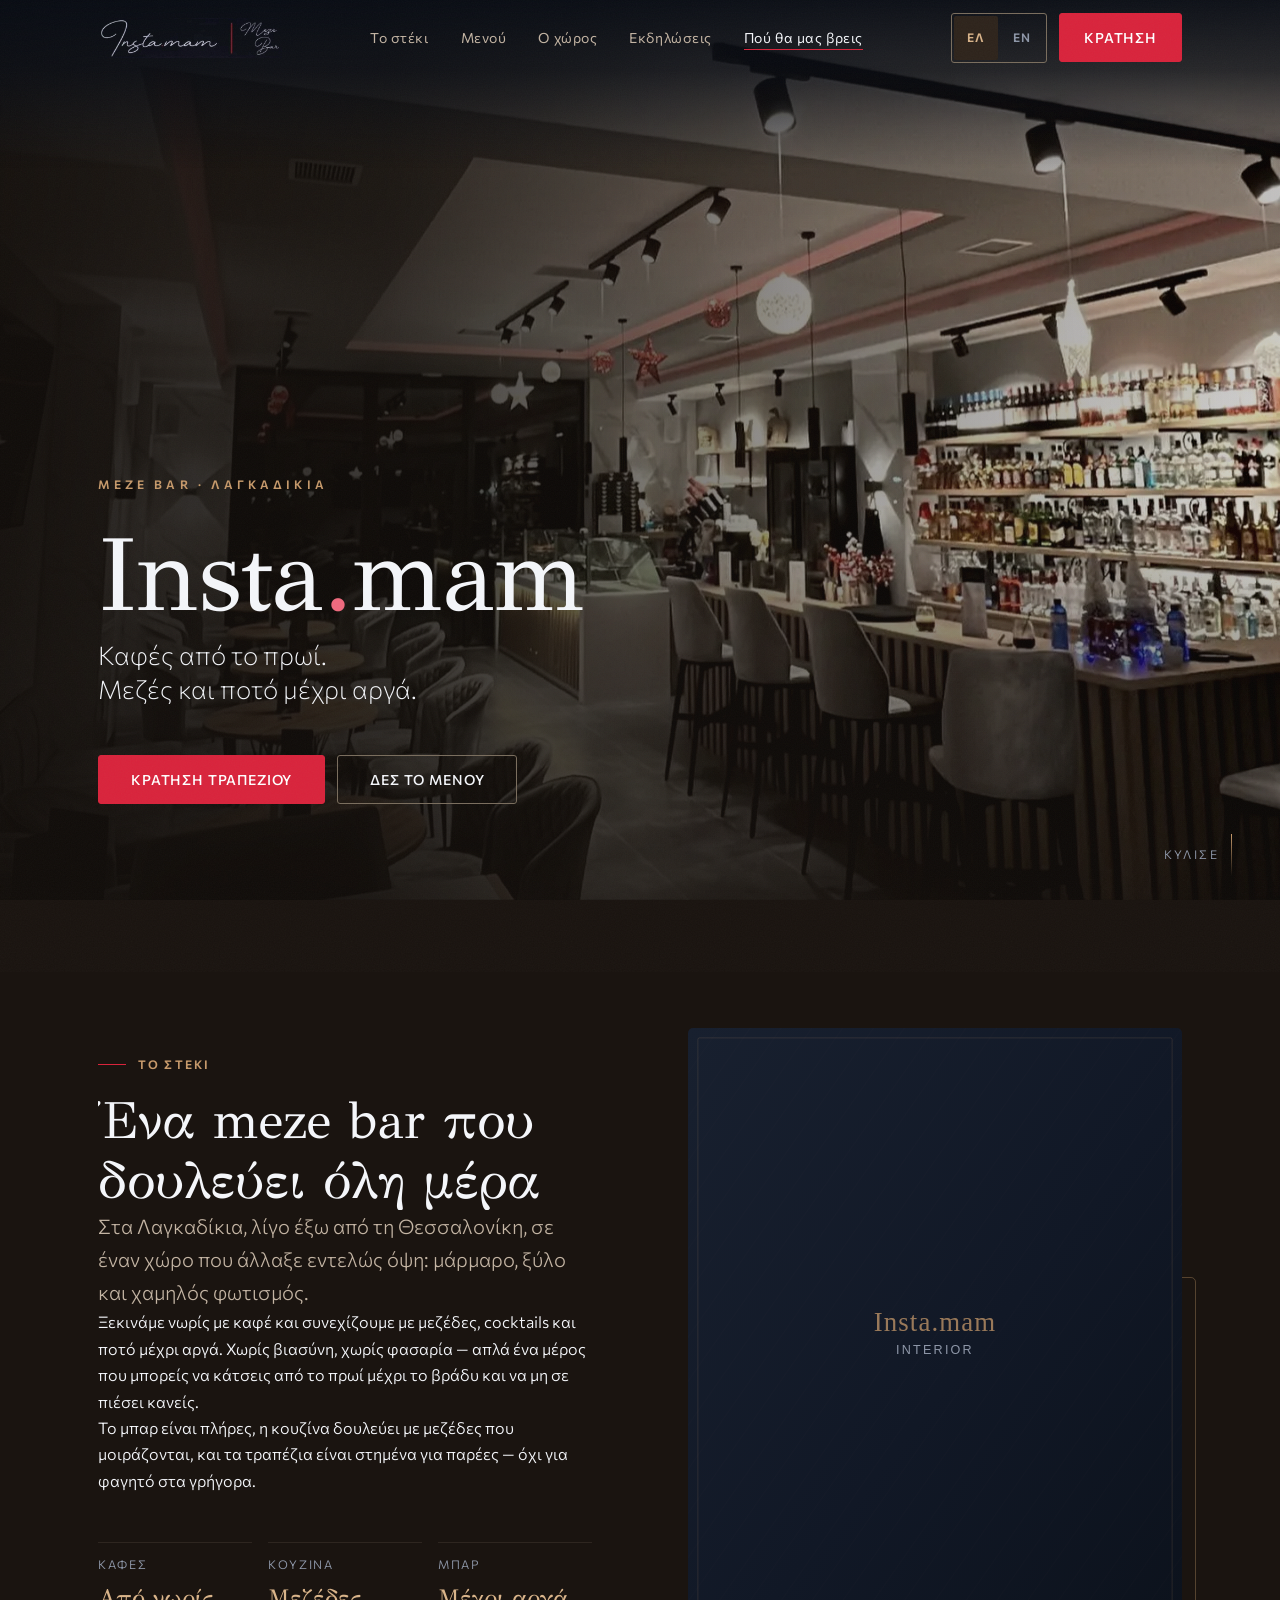
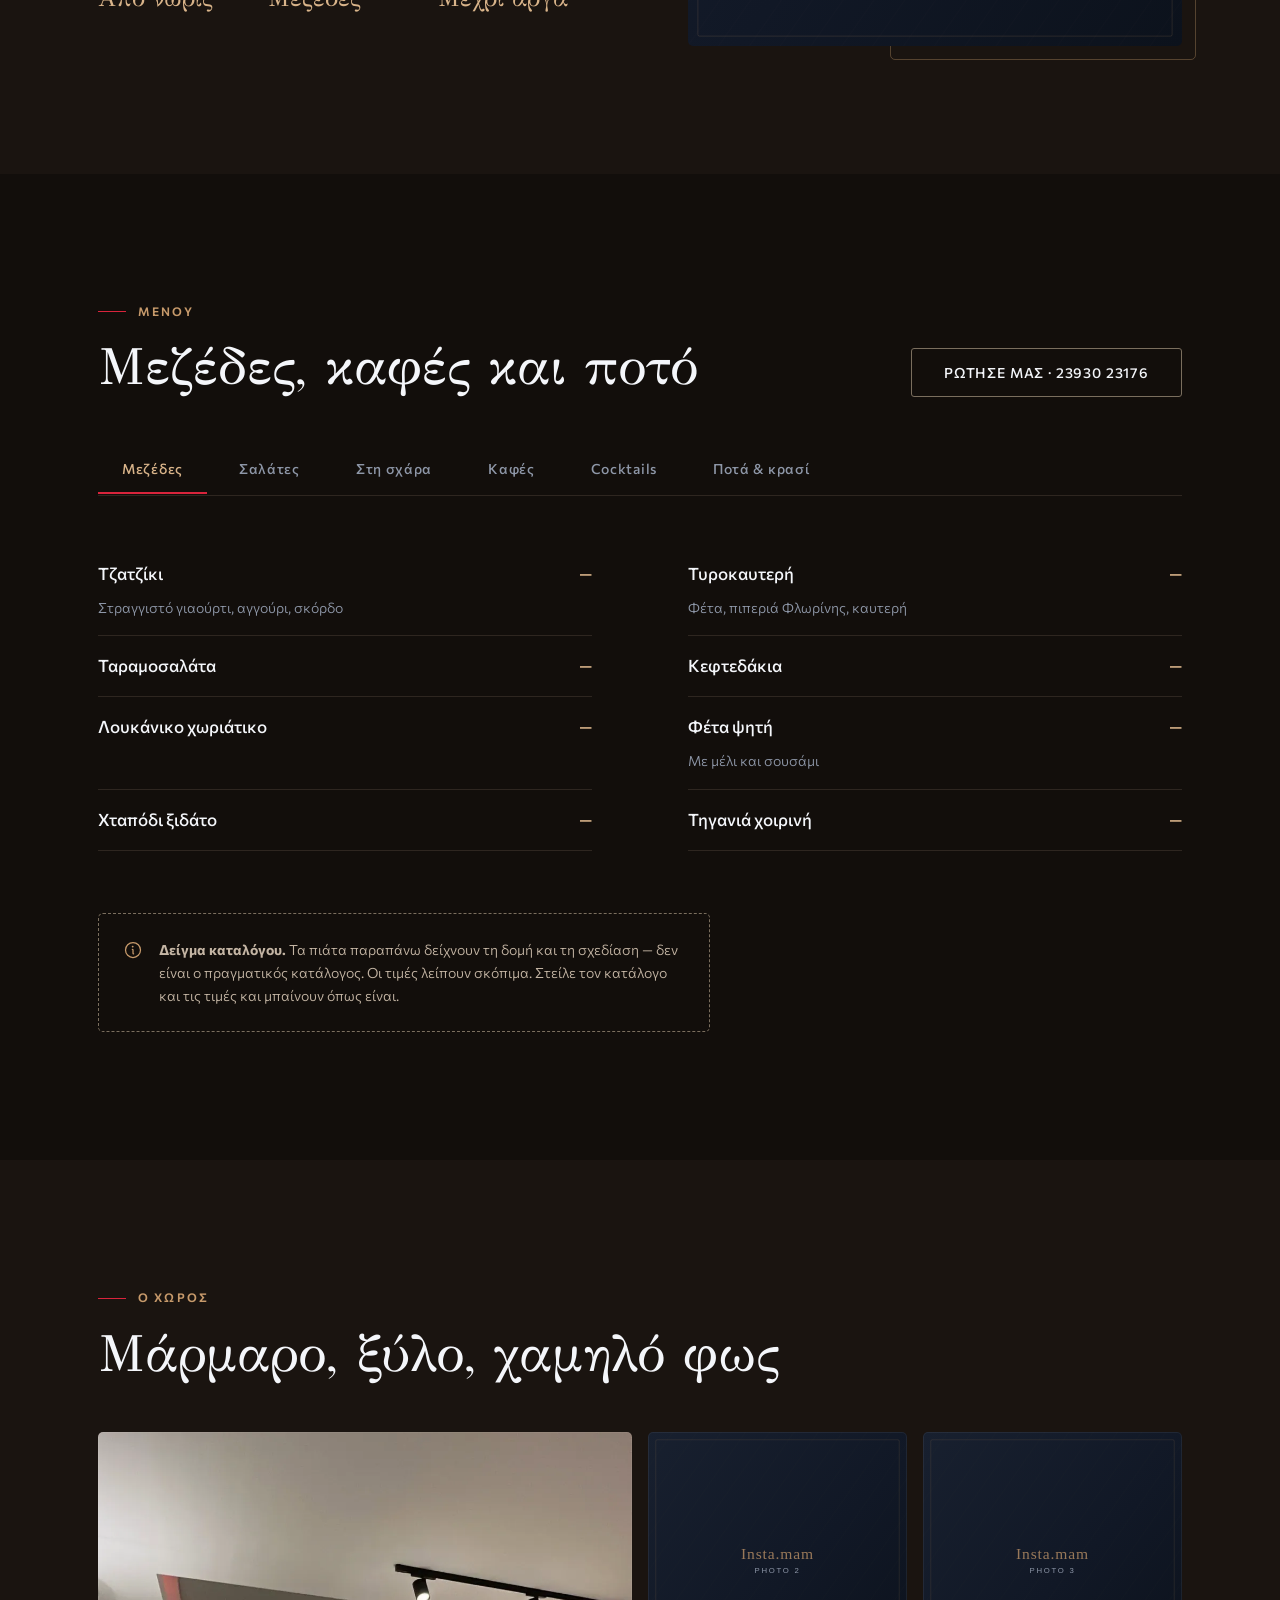
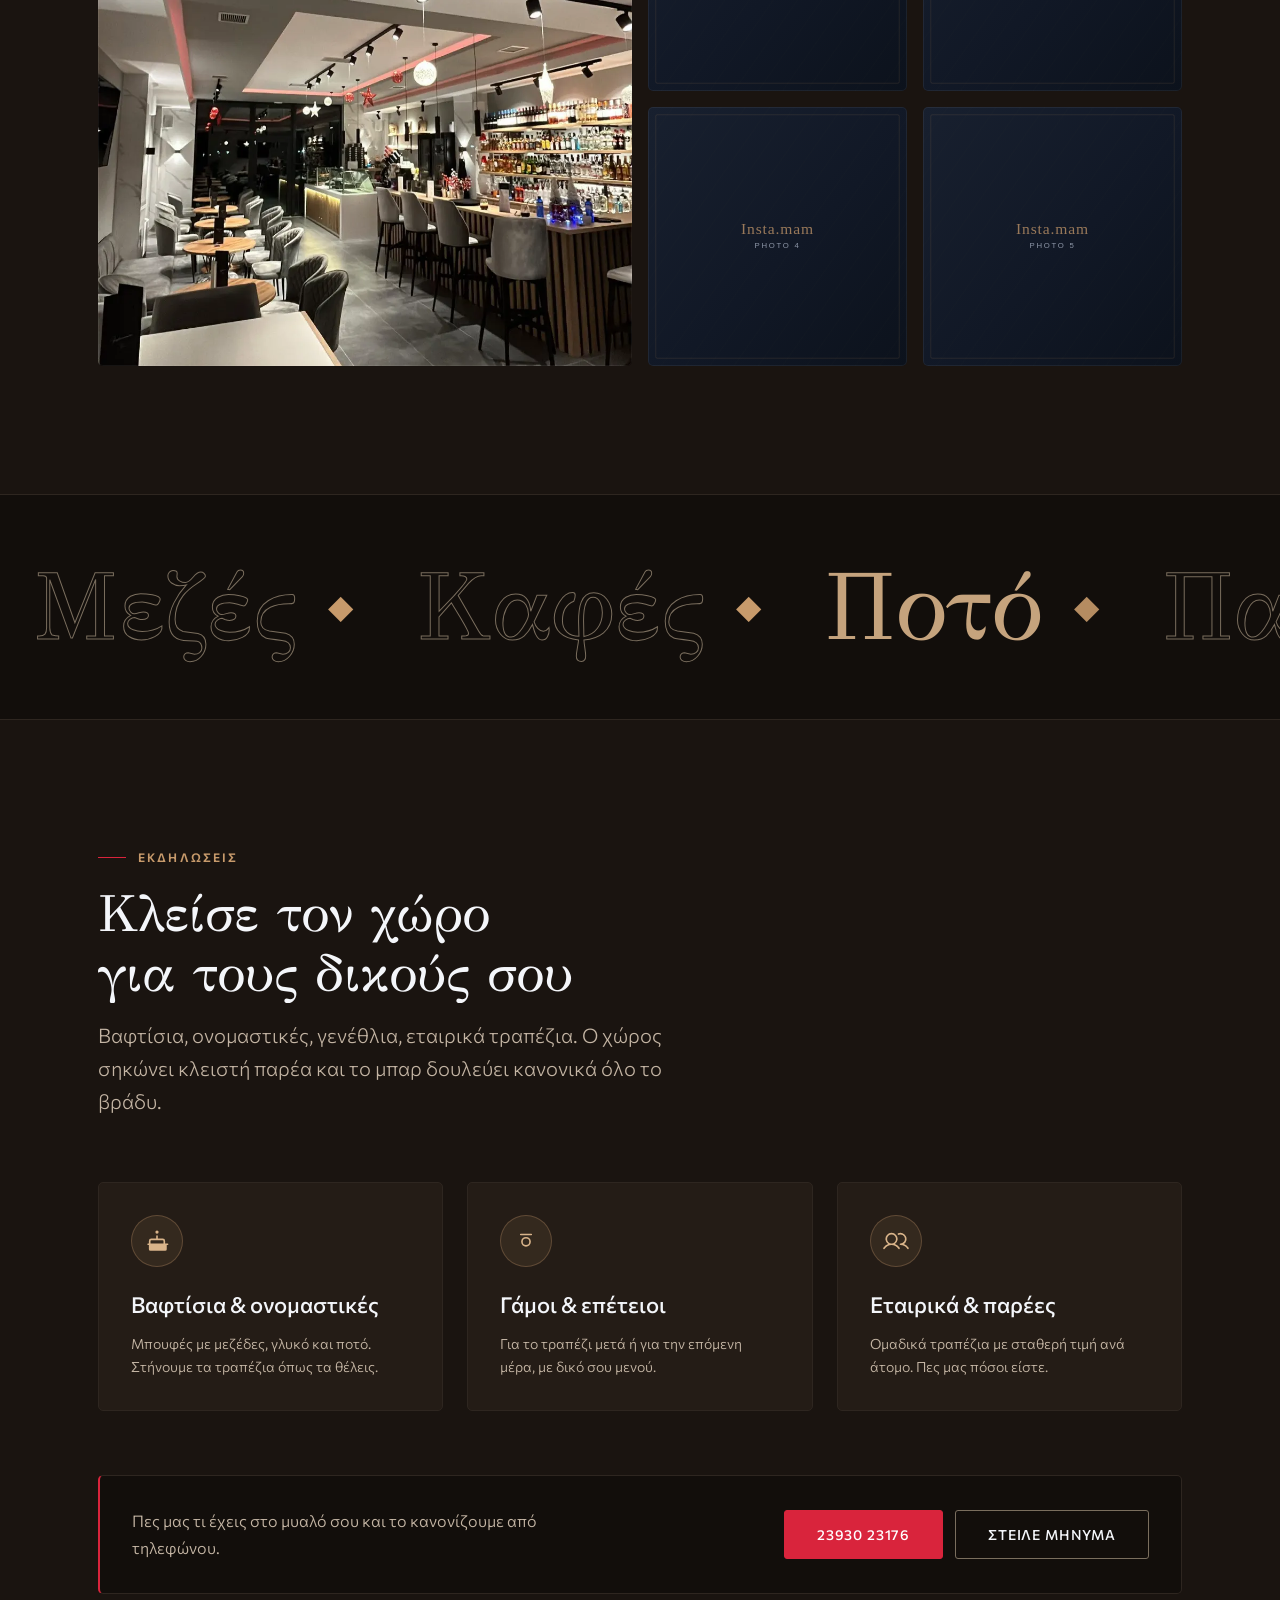
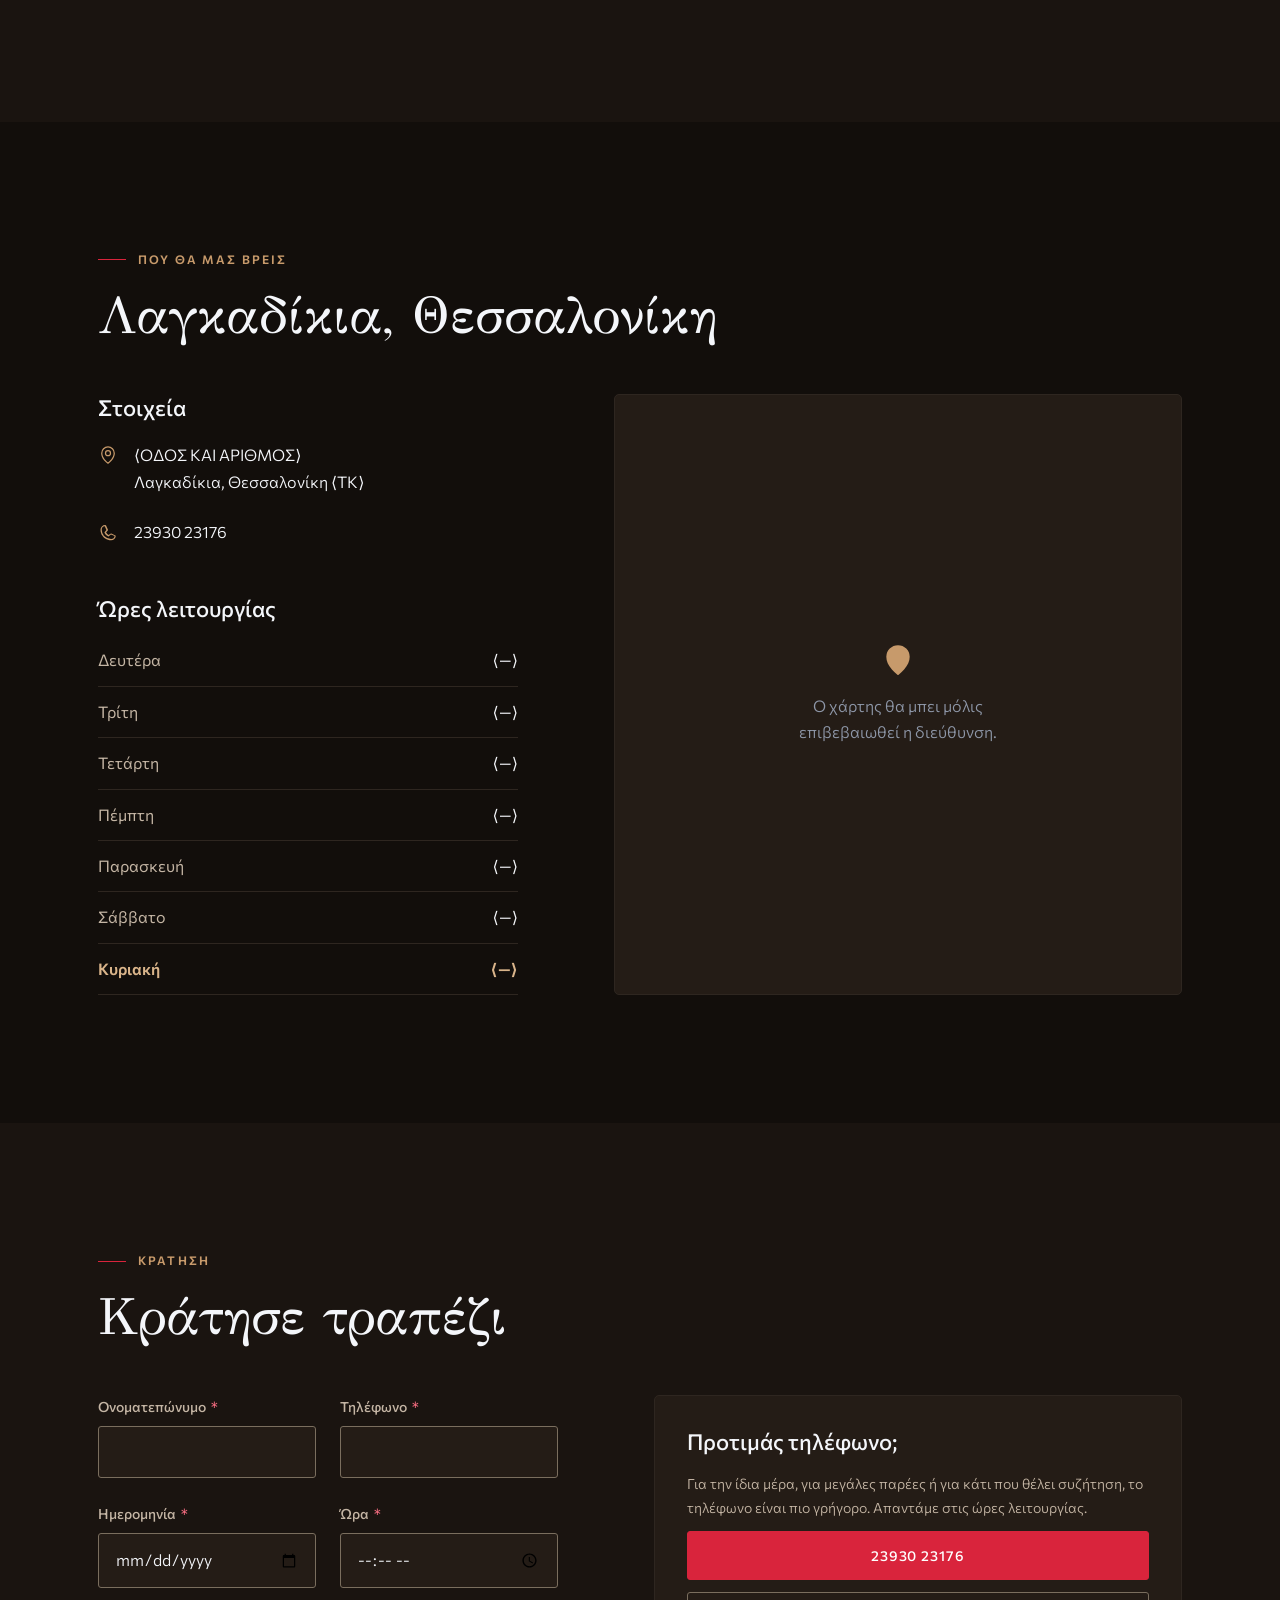
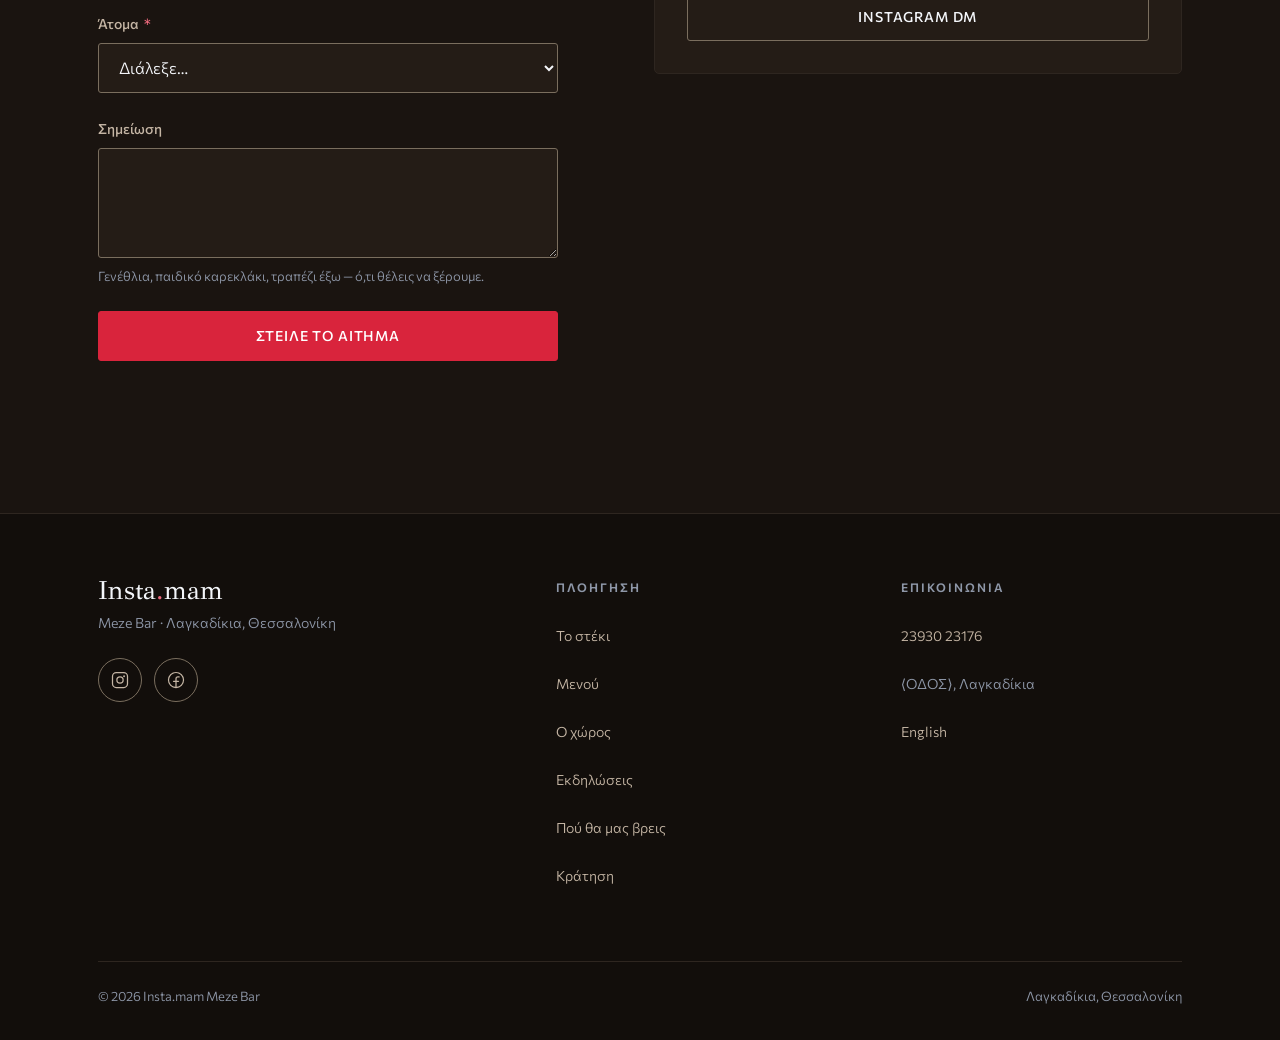
==== site/index.html @ 853feb89 "SEO: sitemap, robots, share card, and clean structured data The fundamentals were already in place (" ====
<!DOCTYPE html>
<html lang="el">
<head>
<meta charset="utf-8">
<meta name="viewport" content="width=device-width, initial-scale=1">
<title>Insta.mam — Μεζεδοπωλείο &amp; Meze Bar, Λαγκαδίκια Θεσσαλονίκης</title>
<meta name="description" content="Meze bar και μεζεδοπωλείο στα Λαγκαδίκια Θεσσαλονίκης. Καφές από το πρωί, μεζέδες, cocktails και ποτό μέχρι αργά. Κρατήσεις: 23930 23176.">

<link rel="canonical" href="https://instamam.gr/">
<link rel="alternate" hreflang="el" href="https://instamam.gr/">
<link rel="alternate" hreflang="en" href="https://instamam.gr/en/">
<link rel="alternate" hreflang="x-default" href="https://instamam.gr/">

<meta property="og:type" content="restaurant">
<meta property="og:locale" content="el_GR">
<meta property="og:locale:alternate" content="en_US">
<meta property="og:title" content="Insta.mam — Meze Bar στα Λαγκαδίκια">
<meta property="og:description" content="Καφές από το πρωί, μεζέδες και ποτό μέχρι αργά.">
<meta property="og:url" content="https://instamam.gr/">
<meta property="og:image" content="https://instamam.gr/assets/img/og-image.jpg">
<meta property="og:site_name" content="Insta.mam Meze Bar">
<meta property="og:image:width" content="1200">
<meta property="og:image:height" content="630">
<meta property="og:image:alt" content="Ο χώρος του Insta.mam Meze Bar στα Λαγκαδίκια">
<meta name="twitter:card" content="summary_large_image">
<meta name="twitter:image:alt" content="Ο χώρος του Insta.mam Meze Bar στα Λαγκαδίκια">
<meta name="theme-color" content="#0F1623">

<link rel="preconnect" href="https://fonts.googleapis.com">
<link rel="preconnect" href="https://fonts.gstatic.com" crossorigin>
<link rel="stylesheet" href="https://fonts.googleapis.com/css2?family=Commissioner:wght@200..800&amp;family=GFS+Didot&amp;display=swap">
<link rel="stylesheet" href="assets/css/style.css?v=2026082404">
<link rel="icon" href="assets/img/favicon.svg" type="image/svg+xml">
<link rel="apple-touch-icon" href="/assets/img/apple-touch-icon.png">
<link rel="manifest" href="/site.webmanifest">

<!-- Structured data. For a venue outside the city this block does more
     commercial work than any section on the page: it is what fills Google's
     side panel with phone, hours and location.

     TODO when the real details arrive — add to the object below:
       "streetAddress" and "postalCode" inside "address"
       "geo": { "@type": "GeoCoordinates", "latitude": .., "longitude": .. }
       "openingHoursSpecification": [ ... ]  (see assets/data/hours.json)
     Do NOT put placeholder text in here. Search engines index it literally. -->
<script type="application/ld+json">
{
  "@context": "https://schema.org",
  "@type": "Restaurant",
  "@id": "https://instamam.gr/#restaurant",
  "name": "Insta.mam Meze Bar",
  "alternateName": "Insta.mam",
  "description": "Meze bar στα Λαγκαδίκια Θεσσαλονίκης. Καφές από το πρωί, μεζέδες, cocktails και ποτό μέχρι αργά.",
  "servesCuisine": [
    "Greek",
    "Meze",
    "Mediterranean"
  ],
  "telephone": "+302393023176",
  "url": "https://instamam.gr/",
  "image": [
    "https://instamam.gr/assets/img/og-image.jpg"
  ],
  "logo": "https://instamam.gr/assets/img/logo.png",
  "priceRange": "€€",
  "currenciesAccepted": "EUR",
  "paymentAccepted": "Cash, Credit Card",
  "inLanguage": [
    "el",
    "en"
  ],
  "address": {
    "@type": "PostalAddress",
    "addressLocality": "Λαγκαδίκια",
    "addressRegion": "Θεσσαλονίκη",
    "addressCountry": "GR"
  },
  "areaServed": [
    {
      "@type": "Place",
      "name": "Λαγκαδίκια"
    },
    {
      "@type": "Place",
      "name": "Λαγκαδάς"
    },
    {
      "@type": "Place",
      "name": "Θεσσαλονίκη"
    }
  ],
  "hasMenu": "https://instamam.gr/#menu",
  "acceptsReservations": "True",
  "sameAs": [
    "https://www.instagram.com/instamam_mezebar",
    "https://www.facebook.com/profile.php?id=100087998074640"
  ]
}
</script>
</head>

<body>
<a class="skip-link" href="#main">Μετάβαση στο περιεχόμενο</a>

<!-- ====================== HEADER ====================== -->
<div class="progress" aria-hidden="true"><div class="progress__bar"></div></div>

<header class="header">
  <div class="container header__inner">
    <a class="brand" href="/" aria-label="Insta.mam Meze Bar — αρχική">
      <img class="brand__mark" src="assets/img/logo.png" alt="Insta.mam Meze Bar"
           onerror="this.style.display='none';this.nextElementSibling.hidden=false">
      <span class="brand__text" hidden><b>Insta<i>.</i>mam</b></span>
    </a>

    <nav class="nav" aria-label="Κύρια πλοήγηση">
      <a href="#steki">Το στέκι</a>
      <a href="#menu">Μενού</a>
      <a href="#choros">Ο χώρος</a>
      <a href="#events">Εκδηλώσεις</a>
      <a href="#visit">Πού θα μας βρεις</a>
    </nav>

    <div class="header__actions">
      <div class="lang" role="group" aria-label="Γλώσσα">
        <a href="/" aria-current="page" lang="el" hreflang="el" aria-label="Ελληνικά">ΕΛ</a>
        <a href="/en/" lang="en" hreflang="en" aria-label="English">EN</a>
      </div>
      <a class="btn btn--primary" href="#reserve">Κράτηση</a>
      <button class="burger" type="button" aria-expanded="false" aria-controls="drawer" aria-label="Μενού πλοήγησης">
        <span></span>
      </button>
    </div>
  </div>
</header>

<div class="drawer" id="drawer" hidden>
  <a href="#steki">Το στέκι</a>
  <a href="#menu">Μενού</a>
  <a href="#choros">Ο χώρος</a>
  <a href="#events">Εκδηλώσεις</a>
  <a href="#visit">Πού θα μας βρεις</a>
  <a href="tel:+302393023176">Τηλέφωνο · 23930 23176</a>
  <a class="btn btn--primary" href="#reserve">Κράτηση τραπεζιού</a>
</div>

<main id="main">

<!-- ====================== HERO ====================== -->
<section class="hero" aria-labelledby="hero-title">
  <div class="hero__media">
    <picture>
      <source type="image/webp"
              srcset="assets/img/interior-1-1000.webp 1000w, assets/img/interior-1-1440.webp 1440w"
              sizes="100vw">
      <img src="assets/img/interior-1-1000.webp" alt="" width="1440" height="1800"
           fetchpriority="high" decoding="async">
    </picture>
  </div>
  <div class="hero__scrim"></div>

  <div class="container hero__inner">
    <p class="hero__sub">Meze Bar · Λαγκαδίκια</p>
    <p class="hero__status" data-status-mount data-src="assets/data/hours.json" hidden></p>
    <h1 class="hero__wordmark" id="hero-title">Insta<i>.</i>mam</h1>
    <p class="hero__tag" data-wipe>Καφές από το πρωί.<br>Μεζές και ποτό μέχρι αργά.</p>
    <div class="hero__cta">
      <a class="btn btn--primary" href="#reserve">Κράτηση τραπεζιού</a>
      <a class="btn btn--ghost" href="#menu">Δες το μενού</a>
    </div>
  </div>

  <p class="hero__scroll" aria-hidden="true">Κύλισε</p>
</section>

<!-- ====================== STORY ====================== -->
<section class="section" id="steki" aria-labelledby="steki-title">
  <div class="container">
    <div class="story__grid">
      <div data-reveal>
        <p class="eyebrow">Το στέκι</p>
        <h2 id="steki-title" data-words>Ένα meze bar που δουλεύει όλη μέρα</h2>
        <p class="lead">
          Στα Λαγκαδίκια, λίγο έξω από τη Θεσσαλονίκη, σε έναν χώρο που άλλαξε
          εντελώς όψη: μάρμαρο, ξύλο και χαμηλός φωτισμός.
        </p>
        <p>
          Ξεκινάμε νωρίς με καφέ και συνεχίζουμε με μεζέδες, cocktails και ποτό
          μέχρι αργά. Χωρίς βιασύνη, χωρίς φασαρία — απλά ένα μέρος που μπορείς
          να κάτσεις από το πρωί μέχρι το βράδυ και να μη σε πιέσει κανείς.
        </p>
        <p>
          Το μπαρ είναι πλήρες, η κουζίνα δουλεύει με μεζέδες που μοιράζονται,
          και τα τραπέζια είναι στημένα για παρέες — όχι για φαγητό στα γρήγορα.
        </p>

        <dl class="facts">
          <div><dt>Καφές</dt><dd>Από νωρίς</dd></div>
          <div><dt>Κουζίνα</dt><dd>Μεζέδες</dd></div>
          <div><dt>Μπαρ</dt><dd>Μέχρι αργά</dd></div>
        </dl>
      </div>

      <figure class="story__figure" data-reveal>
        <img src="assets/img/story.svg" alt="Ο χώρος του Insta.mam — μπαρ και τραπέζια"
             width="900" height="1125" loading="lazy" decoding="async">
      </figure>
    </div>
  </div>
</section>

<!-- ====================== MENU ====================== -->
<section class="section section--sunk" id="menu" aria-labelledby="menu-title">
  <div class="container">
    <div class="menu__head" data-reveal>
      <div>
        <p class="eyebrow">Μενού</p>
        <h2 id="menu-title" data-words>Μεζέδες, καφές και ποτό</h2>
      </div>
      <a class="btn btn--ghost" href="tel:+302393023176">Ρώτησε μας · 23930 23176</a>
    </div>

    <!-- The menu is rendered from assets/data/menu.json.
         Edit it with admin/menu-editor.html — no HTML needed. -->
    <div id="menu-mount" data-src="assets/data/menu.json" aria-label="Κατάλογος">
      <noscript>
        <p class="menu__fallback">Ο κατάλογος χρειάζεται JavaScript. Πάρε μας στο 23930 23176 και σου τα λέμε όλα.</p>
      </noscript>
    </div>

    <p class="menu__note">
      <svg width="20" height="20" viewBox="0 0 256 256" fill="currentColor" aria-hidden="true"><path d="M128 24a104 104 0 1 0 104 104A104.11 104.11 0 0 0 128 24Zm0 192a88 88 0 1 1 88-88 88.1 88.1 0 0 1-88 88Zm16-40a8 8 0 0 1-8 8 16 16 0 0 1-16-16v-40a8 8 0 0 1 0-16 16 16 0 0 1 16 16v40a8 8 0 0 1 8 8Zm-32-92a12 12 0 1 1 12 12 12 12 0 0 1-12-12Z"/></svg>
      <span><strong>Δείγμα καταλόγου.</strong> Τα πιάτα παραπάνω δείχνουν τη δομή και τη σχεδίαση — δεν είναι ο πραγματικός κατάλογος. Οι τιμές λείπουν σκόπιμα. Στείλε τον κατάλογο και τις τιμές και μπαίνουν όπως είναι.</span>
    </p>
  </div>
</section>

<!-- ====================== GALLERY ====================== -->
<section class="section" id="choros" aria-labelledby="choros-title">
  <div class="container">
    <div data-reveal style="margin-bottom: var(--s7)">
      <p class="eyebrow">Ο χώρος</p>
      <h2 id="choros-title" data-words>Μάρμαρο, ξύλο, χαμηλό φως</h2>
    </div>

    <div class="gallery" data-reveal-group>
      <button class="shot" type="button" data-reveal aria-label="Άνοιγμα φωτογραφίας 1">
        <img src="assets/img/interior-1-1000.webp" alt="Το μπαρ του Insta.mam" width="1440" height="1800" loading="lazy" decoding="async"></button>
      <button class="shot" type="button" data-reveal aria-label="Άνοιγμα φωτογραφίας 2">
        <img src="assets/img/shot-2.svg" alt="Τραπέζια και καθιστικό" width="600" height="600" loading="lazy" decoding="async"></button>
      <button class="shot" type="button" data-reveal aria-label="Άνοιγμα φωτογραφίας 3">
        <img src="assets/img/shot-3.svg" alt="Λεπτομέρεια από το μπαρ" width="600" height="600" loading="lazy" decoding="async"></button>
      <button class="shot" type="button" data-reveal aria-label="Άνοιγμα φωτογραφίας 4">
        <img src="assets/img/shot-4.svg" alt="Μεζέδες στο τραπέζι" width="600" height="600" loading="lazy" decoding="async"></button>
      <button class="shot" type="button" data-reveal aria-label="Άνοιγμα φωτογραφίας 5">
        <img src="assets/img/shot-5.svg" alt="Cocktails" width="600" height="600" loading="lazy" decoding="async"></button>
    </div>
  </div>
</section>

<!-- ====================== MARQUEE ====================== -->
<section class="marquee" aria-hidden="true">
  <div class="marquee__track">
    <span>Μεζές<em>&#9670;</em></span><span>Καφές<em>&#9670;</em></span><span>Ποτό<em>&#9670;</em></span><span>Παρέα<em>&#9670;</em></span>
  </div>
</section>

<!-- ====================== EVENTS ====================== -->
<section class="section" id="events" aria-labelledby="events-title">
  <div class="container">
    <div class="events__head" data-reveal>
      <p class="eyebrow">Εκδηλώσεις</p>
      <h2 id="events-title" data-words>Κλείσε τον χώρο για τους δικούς σου</h2>
      <p class="lead">
        Βαφτίσια, ονομαστικές, γενέθλια, εταιρικά τραπέζια. Ο χώρος σηκώνει
        κλειστή παρέα και το μπαρ δουλεύει κανονικά όλο το βράδυ.
      </p>
    </div>

    <div class="events__grid" data-reveal-group>
      <article class="event" data-reveal>
        <span class="event__icon" aria-hidden="true"><svg width="26" height="26" viewBox="0 0 256 256" fill="currentColor" aria-hidden="true"><path d="M128 24a16 16 0 1 0 16 16 16 16 0 0 0-16-16Zm88 128h-8v-24a24 24 0 0 0-24-24h-48V80a8 8 0 0 0-16 0v24H72a24 24 0 0 0-24 24v24h-8a8 8 0 0 0 0 16h8v40a16 16 0 0 0 16 16h144a16 16 0 0 0 16-16v-40h8a8 8 0 0 0 0-16ZM64 128a8 8 0 0 1 8-8h112a8 8 0 0 1 8 8v24H64Z"/></svg></span>
        <h3>Βαφτίσια &amp; ονομαστικές</h3>
        <p>Μπουφές με μεζέδες, γλυκό και ποτό. Στήνουμε τα τραπέζια όπως τα θέλεις.</p>
      </article>
      <article class="event" data-reveal>
        <span class="event__icon" aria-hidden="true"><svg width="26" height="26" viewBox="0 0 256 256" fill="currentColor" aria-hidden="true"><path d="M128 88a48 48 0 1 0 48 48 48.05 48.05 0 0 0-48-48Zm0 80a32 32 0 1 1 32-32 32 32 0 0 1-32 32Zm60-104a8 8 0 0 1-8 8H76a8 8 0 0 1 0-16h104a8 8 0 0 1 8 8Z"/></svg></span>
        <h3>Γάμοι &amp; επέτειοι</h3>
        <p>Για το τραπέζι μετά ή για την επόμενη μέρα, με δικό σου μενού.</p>
      </article>
      <article class="event" data-reveal>
        <span class="event__icon" aria-hidden="true"><svg width="26" height="26" viewBox="0 0 256 256" fill="currentColor" aria-hidden="true"><path d="M117.25 157.92a60 60 0 1 0-66.5 0 95.83 95.83 0 0 0-47.22 37.71 8 8 0 1 0 13.4 8.74 80 80 0 0 1 134.14 0 8 8 0 0 0 13.4-8.74 95.83 95.83 0 0 0-47.22-37.71ZM40 108a44 44 0 1 1 44 44 44.05 44.05 0 0 1-44-44Zm210.14 98.7a8 8 0 0 1-11.07-2.33A79.83 79.83 0 0 0 172 168a8 8 0 0 1 0-16 44 44 0 1 0-16.34-84.87 8 8 0 1 1-5.94-14.85 60 60 0 0 1 55.53 105.64 95.83 95.83 0 0 1 47.22 37.71 8 8 0 0 1-2.33 11.07Z"/></svg></span>
        <h3>Εταιρικά &amp; παρέες</h3>
        <p>Ομαδικά τραπέζια με σταθερή τιμή ανά άτομο. Πες μας πόσοι είστε.</p>
      </article>
    </div>

    <div class="events__cta" data-reveal>
      <p>Πες μας τι έχεις στο μυαλό σου και το κανονίζουμε από τηλεφώνου.</p>
      <div class="events__actions">
        <a class="btn btn--primary" href="tel:+302393023176">23930 23176</a>
        <a class="btn btn--ghost" href="#reserve">Στείλε μήνυμα</a>
      </div>
    </div>
  </div>
</section>

<!-- ====================== VISIT ====================== -->
<section class="section section--sunk" id="visit" aria-labelledby="visit-title">
  <div class="container">
    <div data-reveal style="margin-bottom: var(--s7)">
      <p class="eyebrow">Πού θα μας βρεις</p>
      <h2 id="visit-title" data-words>Λαγκαδίκια, Θεσσαλονίκη</h2>
    </div>

    <div class="visit__grid">
      <div class="info" data-reveal>
        <div class="info__block">
          <h3>Στοιχεία</h3>
          <p class="info__row">
            <svg width="20" height="20" viewBox="0 0 256 256" fill="currentColor" aria-hidden="true"><path d="M128 64a40 40 0 1 0 40 40 40 40 0 0 0-40-40Zm0 64a24 24 0 1 1 24-24 24 24 0 0 1-24 24Zm0-112a88.1 88.1 0 0 0-88 88c0 31.4 14.51 64.68 42 96.25a254.19 254.19 0 0 0 41.45 38.3 8 8 0 0 0 9.18 0A254.19 254.19 0 0 0 174 200.25c27.45-31.57 42-64.85 42-96.25a88.1 88.1 0 0 0-88-88Zm0 206c-16.53-13-72-60.75-72-118a72 72 0 0 1 144 0c0 57.23-55.47 105-72 118Z"/></svg>
            <span>⟨ΟΔΟΣ ΚΑΙ ΑΡΙΘΜΟΣ⟩<br>Λαγκαδίκια, Θεσσαλονίκη ⟨ΤΚ⟩</span>
          </p>
          <p class="info__row">
            <svg width="20" height="20" viewBox="0 0 256 256" fill="currentColor" aria-hidden="true"><path d="m222.37 158.46-51.24-23a11.75 11.75 0 0 0-11.19 1L133 152.67a76.13 76.13 0 0 1-29.75-29.5l22.11-27.36a11.75 11.75 0 0 0 1-11.32l-23-51.21A12 12 0 0 0 90.66 26 60.13 60.13 0 0 0 32 86c0 74.8 60.83 135.63 135.63 135.63A60.13 60.13 0 0 0 227.6 163a12 12 0 0 0-5.23-4.54ZM167.63 205.6A119.66 119.66 0 0 1 48 86a44.11 44.11 0 0 1 38.71-43.75l20.9 46.55-22.14 27.4a11.7 11.7 0 0 0-1.09 12.28 92.29 92.29 0 0 0 42.06 41.72 11.71 11.71 0 0 0 12.23-1.19l27-22 46.55 20.9a44.12 44.12 0 0 1-44.59 37.69Z"/></svg>
            <a href="tel:+302393023176">23930 23176</a>
          </p>
        </div>

        <div class="info__block">
          <h3>Ώρες λειτουργίας</h3>
          <p class="info__status" data-status-mount data-src="assets/data/hours.json" hidden></p>
          <table class="hours">
            <caption class="visually-hidden">Ωράριο ανά ημέρα</caption>
            <tbody>
              <tr data-day="1"><th scope="row">Δευτέρα</th><td>⟨—⟩</td></tr>
              <tr data-day="2"><th scope="row">Τρίτη</th><td>⟨—⟩</td></tr>
              <tr data-day="3"><th scope="row">Τετάρτη</th><td>⟨—⟩</td></tr>
              <tr data-day="4"><th scope="row">Πέμπτη</th><td>⟨—⟩</td></tr>
              <tr data-day="5"><th scope="row">Παρασκευή</th><td>⟨—⟩</td></tr>
              <tr data-day="6"><th scope="row">Σάββατο</th><td>⟨—⟩</td></tr>
              <tr data-day="0"><th scope="row">Κυριακή</th><td>⟨—⟩</td></tr>
            </tbody>
          </table>
        </div>
      </div>

      <div class="map" data-reveal>
        <!-- Ο χάρτης μπαίνει όταν επιβεβαιωθεί η ακριβής διεύθυνση.
             Χρησιμοποίησε iframe με loading="lazy" ώστε να μη βαραίνει τη σελίδα. -->
        <div class="map__placeholder">
          <svg width="34" height="34" viewBox="0 0 256 256" fill="currentColor" aria-hidden="true"><path d="M128 64a40 40 0 1 0 40 40 40 40 0 0 0-40-40Zm0 64a24 24 0 1 1 24-24 24 24 0 0 1-24 24Zm0-112a88.1 88.1 0 0 0-88 88c0 31.4 14.51 64.68 42 96.25a254.19 254.19 0 0 0 41.45 38.3 8 8 0 0 0 9.18 0A254.19 254.19 0 0 0 174 200.25c27.45-31.57 42-64.85 42-96.25a88.1 88.1 0 0 0-88-88Z"/></svg>
          <p>Ο χάρτης θα μπει μόλις<br>επιβεβαιωθεί η διεύθυνση.</p>
        </div>
      </div>
    </div>
  </div>
</section>

<!-- ====================== RESERVE ====================== -->
<section class="section" id="reserve" aria-labelledby="reserve-title">
  <div class="container">
    <div data-reveal style="margin-bottom: var(--s7)">
      <p class="eyebrow">Κράτηση</p>
      <h2 id="reserve-title" data-words>Κράτησε τραπέζι</h2>
    </div>

    <div class="reserve__grid">
      <form class="form" id="reserve-form" data-reveal novalidate
            data-endpoint="https://formsubmit.co/ajax/teftsispero@gmail.com">

        <!-- FormSubmit settings. Nothing is delivered until the address is
             confirmed once by email — see content-guide.md §1. -->
        <input type="hidden" name="_subject" value="Νέα κράτηση από το site">
        <input type="hidden" name="_template" value="table">
        <input type="hidden" name="_captcha" value="false">

        <div class="form__summary" tabindex="-1" role="alert" aria-labelledby="sum-title">
          <h3 id="sum-title">Έλεγξε τα παρακάτω</h3>
          <ul></ul>
        </div>

        <div class="form__row">
          <div class="field">
            <label for="r-name">Ονοματεπώνυμο <span class="req" aria-hidden="true">*</span></label>
            <input id="r-name" name="name" type="text" autocomplete="name" required
                   data-msg-required="Συμπλήρωσε το όνομά σου" aria-describedby="r-name-err">
            <span class="field__error" id="r-name-err"></span>
          </div>
          <div class="field">
            <label for="r-phone">Τηλέφωνο <span class="req" aria-hidden="true">*</span></label>
            <input id="r-phone" name="phone" type="tel" inputmode="tel" autocomplete="tel" required
                   pattern="[0-9 +()\-]{10,}"
                   data-msg-required="Συμπλήρωσε το τηλέφωνό σου"
                   data-msg-invalid="Έλεγξε τον αριθμό — τουλάχιστον 10 ψηφία"
                   aria-describedby="r-phone-err">
            <span class="field__error" id="r-phone-err"></span>
          </div>
        </div>

        <div class="form__row">
          <div class="field">
            <label for="r-date">Ημερομηνία <span class="req" aria-hidden="true">*</span></label>
            <input id="r-date" name="date" type="date" required
                   data-msg-required="Διάλεξε ημερομηνία" aria-describedby="r-date-err">
            <span class="field__error" id="r-date-err"></span>
          </div>
          <div class="field">
            <label for="r-time">Ώρα <span class="req" aria-hidden="true">*</span></label>
            <input id="r-time" name="time" type="time" required
                   data-msg-required="Διάλεξε ώρα" aria-describedby="r-time-err">
            <span class="field__error" id="r-time-err"></span>
          </div>
        </div>

        <div class="field">
          <label for="r-people">Άτομα <span class="req" aria-hidden="true">*</span></label>
          <select id="r-people" name="people" required
                  data-msg-required="Διάλεξε πόσα άτομα" aria-describedby="r-people-err">
            <option value="">Διάλεξε…</option>
            <option>1</option><option>2</option><option>3</option><option>4</option>
            <option>5</option><option>6</option><option>7</option><option>8</option>
            <option value="9+">9 ή περισσότερα</option>
          </select>
          <span class="field__error" id="r-people-err"></span>
        </div>

        <div class="field">
          <label for="r-note">Σημείωση</label>
          <textarea id="r-note" name="note" rows="3"
                    aria-describedby="r-note-help"></textarea>
          <span class="field__help" id="r-note-help">Γενέθλια, παιδικό καρεκλάκι, τραπέζι έξω — ό,τι θέλεις να ξέρουμε.</span>
        </div>

        <button class="btn btn--primary" type="submit">Στείλε το αίτημα</button>
        <p class="form__status" role="status" aria-live="polite"></p>
      </form>

      <aside class="reserve__aside" data-reveal>
        <h3>Προτιμάς τηλέφωνο;</h3>
        <p>
          Για την ίδια μέρα, για μεγάλες παρέες ή για κάτι που θέλει συζήτηση,
          το τηλέφωνο είναι πιο γρήγορο. Απαντάμε στις ώρες λειτουργίας.
        </p>
        <a class="btn btn--primary" href="tel:+302393023176">23930 23176</a>
        <a class="btn btn--ghost" href="https://www.instagram.com/instamam_mezebar" target="_blank" rel="noopener">Instagram DM</a>
      </aside>
    </div>
  </div>
</section>

</main>

<!-- ====================== FOOTER ====================== -->
<footer class="footer">
  <div class="container">
    <div class="footer__grid">
      <div>
        <p class="brand__text" style="font-size:1.6rem"><b>Insta<i>.</i>mam</b></p>
        <p style="color:var(--muted-dim);font-size:var(--fs-sm);margin-top:var(--s2)">Meze Bar · Λαγκαδίκια, Θεσσαλονίκη</p>
        <div class="socials">
          <a href="https://www.instagram.com/instamam_mezebar" target="_blank" rel="noopener" aria-label="Instagram">
            <svg width="20" height="20" viewBox="0 0 256 256" fill="currentColor" aria-hidden="true"><path d="M128 80a48 48 0 1 0 48 48 48.05 48.05 0 0 0-48-48Zm0 80a32 32 0 1 1 32-32 32 32 0 0 1-32 32Zm48-136H80a56.06 56.06 0 0 0-56 56v96a56.06 56.06 0 0 0 56 56h96a56.06 56.06 0 0 0 56-56V80a56.06 56.06 0 0 0-56-56Zm40 152a40 40 0 0 1-40 40H80a40 40 0 0 1-40-40V80a40 40 0 0 1 40-40h96a40 40 0 0 1 40 40Zm-24-96a12 12 0 1 1-12-12 12 12 0 0 1 12 12Z"/></svg>
          </a>
          <a href="https://www.facebook.com/profile.php?id=100087998074640" target="_blank" rel="noopener" aria-label="Facebook">
            <svg width="20" height="20" viewBox="0 0 256 256" fill="currentColor" aria-hidden="true"><path d="M128 24a104 104 0 1 0 104 104A104.11 104.11 0 0 0 128 24Zm8 191.63V152h24a8 8 0 0 0 0-16h-24v-24a16 16 0 0 1 16-16h16a8 8 0 0 0 0-16h-16a32 32 0 0 0-32 32v24H96a8 8 0 0 0 0 16h24v63.63a88 88 0 1 1 16 0Z"/></svg>
          </a>
        </div>
      </div>

      <div>
        <h4>Πλοήγηση</h4>
        <ul>
          <li><a href="#steki">Το στέκι</a></li>
          <li><a href="#menu">Μενού</a></li>
          <li><a href="#choros">Ο χώρος</a></li>
          <li><a href="#events">Εκδηλώσεις</a></li>
          <li><a href="#visit">Πού θα μας βρεις</a></li>
          <li><a href="#reserve">Κράτηση</a></li>
        </ul>
      </div>

      <div>
        <h4>Επικοινωνία</h4>
        <ul>
          <li><a href="tel:+302393023176">23930 23176</a></li>
          <li><span style="color:var(--muted-dim);font-size:var(--fs-sm)">⟨ΟΔΟΣ⟩, Λαγκαδίκια</span></li>
          <li><a href="/en/" hreflang="en">English</a></li>
        </ul>
      </div>
    </div>

    <div class="footer__base">
      <span>© <span id="year">2026</span> Insta.mam Meze Bar</span>
      <span>Λαγκαδίκια, Θεσσαλονίκη</span>
    </div>
  </div>
</footer>

<dialog class="lightbox" aria-label="Προβολή φωτογραφίας">
  <button class="lightbox__close" type="button" aria-label="Κλείσιμο">
    <svg width="22" height="22" viewBox="0 0 256 256" fill="currentColor" aria-hidden="true"><path d="M205.66 194.34a8 8 0 0 1-11.32 11.32L128 139.31l-66.34 66.35a8 8 0 0 1-11.32-11.32L116.69 128 50.34 61.66a8 8 0 0 1 11.32-11.32L128 116.69l66.34-66.35a8 8 0 0 1 11.32 11.32L139.31 128Z"/></svg>
  </button>
  <button class="lightbox__nav lightbox__nav--prev" type="button" aria-label="Προηγούμενη φωτογραφία">
    <svg width="24" height="24" viewBox="0 0 256 256" fill="currentColor" aria-hidden="true"><path d="M165.66 202.34a8 8 0 0 1-11.32 11.32l-80-80a8 8 0 0 1 0-11.32l80-80a8 8 0 0 1 11.32 11.32L91.31 128Z"/></svg>
  </button>
  <button class="lightbox__nav lightbox__nav--next" type="button" aria-label="Επόμενη φωτογραφία">
    <svg width="24" height="24" viewBox="0 0 256 256" fill="currentColor" aria-hidden="true"><path d="m181.66 133.66-80 80a8 8 0 0 1-11.32-11.32L164.69 128 90.34 53.66a8 8 0 0 1 11.32-11.32l80 80a8 8 0 0 1 0 11.32Z"/></svg>
  </button>
  <img class="lightbox__img" src="" alt="">
  <div class="lightbox__bar">
    <p class="lightbox__caption"></p>
    <p class="lightbox__count"></p>
  </div>
</dialog>

<script>
  window.INSTAMAM_I18N = {
    required: 'Το πεδίο είναι υποχρεωτικό',
    invalid:  'Έλεγξε αυτό το πεδίο',
    sending:  'Αποστολή…',
    success:  'Το αίτημα στάλθηκε. Θα επικοινωνήσουμε μαζί σου για επιβεβαίωση.',
    failure:  'Δεν στάλθηκε. Πάρε μας τηλέφωνο στο 23930 23176.',
    noEndpoint: 'Η φόρμα δεν έχει συνδεθεί ακόμη. Πάρε μας στο 23930 23176.',
    menuFail: 'Ο κατάλογος δεν φόρτωσε. Πάρε μας στο 23930 23176.',
    menuCats: 'Κατηγορίες μενού',
    openNow: 'Ανοιχτά τώρα',
    closedNow: 'Κλειστά',
    until: 'μέχρι',
    opensAt: 'ανοίγουμε'
  };
  document.getElementById('year').textContent = new Date().getFullYear();
</script>
<script src="assets/js/main.js?v=2026082404" defer></script>
<script src="assets/js/atmosphere.js?v=2026082404" defer></script>
<!-- Mobile action bar: on a phone the two things people actually want are
     "call them" and "book a table". Not a shrunken desktop header. -->
<div class="actionbar" aria-label="Γρήγορες ενέργειες">
  <a class="actionbar__btn" href="tel:+302393023176">
    <svg width="18" height="18" viewBox="0 0 256 256" fill="currentColor" aria-hidden="true"><path d="m222.37 158.46-51.24-23a11.75 11.75 0 0 0-11.19 1L133 152.67a76.13 76.13 0 0 1-29.75-29.5l22.11-27.36a11.75 11.75 0 0 0 1-11.32l-23-51.21A12 12 0 0 0 90.66 26 60.13 60.13 0 0 0 32 86c0 74.8 60.83 135.63 135.63 135.63A60.13 60.13 0 0 0 227.6 163a12 12 0 0 0-5.23-4.54Z"/></svg>
    Τηλέφωνο
  </a>
  <a class="actionbar__btn actionbar__btn--primary" href="#reserve">Κράτηση</a>
</div>

</body>
</html>
---- site/assets/css/style.css ----
/* ==========================================================================
   Insta.mam — Meze Bar, Λαγκαδίκια
   Design system implementation. Tokens first, then components.
   Dark-committed: the brand mark is midnight navy, the room is low-lit.
   ========================================================================== */

/* --- Fonts -----------------------------------------------------------------
   Both faces carry native Greek glyphs (verified against Google Fonts subsets).
   GFS Didot is by the Greek Font Society — Greek is the design, not an add-on.
   Commissioner is a variable humanist sans with a full Greek set.
   -------------------------------------------------------------------------- */
/* Fonts are linked from the HTML <head>, not @import-ed here.
   An @import cannot be discovered until this file has been fetched
   AND parsed, which serialises the font request behind the CSS —
   a whole extra round-trip on mobile data before any text can paint. */

/* ==========================================================================
   TOKENS
   ========================================================================== */
:root {
  /* Colour — every functional pair contrast-verified. Ratios in comments. */
  --bg:            #0F1623;  /* midnight navy, from the wordmark plate        */
  --bg-deep:       #0A0F19;  /* footer, overlays                              */
  --surface:       #161E2E;  /* cards                                         */
  --surface-hi:    #1D273A;  /* raised / hover                                */

  --text:          #F4F6FA;  /* 16.74:1 on --bg                               */
  --muted:         #AEB6C4;  /*  8.87:1 on --bg                               */
  --muted-dim:     #8E97A8;  /*  6.16:1 on --bg                               */

  --red:           #D9243C;  /*  3.68:1 — fills & rules only, NOT small text  */
  --red-deep:      #C0182E;  /*  white on it = 5.69:1                         */
  --red-text:      #F06A7E;  /*  6.10:1 — use when red must BE text           */

  --oak:           #C79A6B;  /*  7.13:1 — safe as text                        */
  --oak-hi:        #D9B48A;  /*  9.36:1                                       */

  --line:          #232E42;  /* decorative dividers only                      */
  --line-strong:   #5A6B85;  /*  3.34:1 — input borders, real boundaries      */

  --on-red:        #FFFFFF;  /*  4.92:1 on --red                              */

  /* Type */
  --font-display: 'GFS Didot', 'Didot', 'Times New Roman', serif;
  --font-body:    'Commissioner', system-ui, -apple-system, 'Segoe UI', sans-serif;

  --fs-display: clamp(2.75rem, 9vw, 6.5rem);
  --fs-h1:      clamp(2rem, 5vw, 3.25rem);
  --fs-h2:      clamp(1.5rem, 3.2vw, 2.125rem);
  --fs-h3:      clamp(1.15rem, 2vw, 1.375rem);
  --fs-body:    clamp(1rem, 1.05vw, 1.0625rem);
  --fs-sm:      0.875rem;
  --fs-eyebrow: 0.75rem;

  /* Space — 4px base */
  --s1: 4px;   --s2: 8px;   --s3: 12px;  --s4: 16px;  --s5: 24px;
  --s6: 32px;  --s7: 48px;  --s8: 64px;  --s9: 96px;  --s10: 128px;

  --gutter: 20px;
  --container: 1180px;
  --radius: 3px;
  --radius-card: 5px;

  /* Motion — mirrors motion.csv rows 5 / 8 / 13 */
  --dur-fast:   180ms;
  --dur-base:   320ms;
  --dur-reveal: 520ms;
  --dur-exit:   220ms;
  --ease-out:  cubic-bezier(0.215, 0.61, 0.355, 1); /* ≈ power2.out */
  --ease-soft: cubic-bezier(0.33, 1, 0.68, 1);

  --header-h: 68px;
}

@media (min-width: 768px) { :root { --gutter: 32px; --header-h: 76px; } }
@media (min-width: 1024px){ :root { --gutter: 48px; } }

/* ==========================================================================
   RESET
   ========================================================================== */
*, *::before, *::after { box-sizing: border-box; }
* { margin: 0; }

html {
  -webkit-text-size-adjust: 100%;
  scroll-behavior: smooth;
}
@media (prefers-reduced-motion: reduce) { html { scroll-behavior: auto; } }

body {
  background: var(--bg);
  color: var(--text);
  font-family: var(--font-body);
  font-size: var(--fs-body);
  font-weight: 350;
  line-height: 1.65;
  -webkit-font-smoothing: antialiased;
  text-rendering: optimizeLegibility;
  overflow-x: hidden;
}

img, picture, svg, video { display: block; max-width: 100%; height: auto; }
button, input, select, textarea { font: inherit; color: inherit; }
a { color: inherit; text-decoration: none; }

/* Anchor targets must clear the sticky header — WCAG 2.2 focus-not-obscured */
section[id] { scroll-margin-top: calc(var(--header-h) + 16px); }

/* ==========================================================================
   FOCUS — never removed, visible on every interactive element
   ========================================================================== */
:focus-visible {
  outline: 2px solid var(--oak);
  outline-offset: 3px;
  border-radius: 2px;
}
:focus:not(:focus-visible) { outline: none; }

.skip-link {
  position: absolute; top: -100px; left: var(--gutter); z-index: 200;
  background: var(--oak); color: var(--bg-deep);
  padding: var(--s3) var(--s5); border-radius: var(--radius);
  font-weight: 600; font-size: var(--fs-sm);
  transition: top var(--dur-fast) var(--ease-out);
}
.skip-link:focus { top: var(--s3); }

/* ==========================================================================
   PRIMITIVES
   ========================================================================== */
.container {
  width: 100%;
  max-width: var(--container);
  margin-inline: auto;
  padding-inline: var(--gutter);
}

.section { padding-block: var(--s9); position: relative; }
@media (min-width: 768px) { .section { padding-block: var(--s10); } }
.section--sunk { background: var(--bg-deep); }

.eyebrow {
  font-size: var(--fs-eyebrow);
  font-weight: 600;
  letter-spacing: 0.18em;
  text-transform: uppercase;
  color: var(--oak);
  display: flex; align-items: center; gap: var(--s3);
  margin-bottom: var(--s4);
}
.eyebrow::before {
  content: ''; width: 28px; height: 1px;
  background: var(--red); flex: none;
}

h1, h2, h3 { font-weight: 400; line-height: 1.15; text-wrap: balance; }
h1 { font-family: var(--font-display); font-size: var(--fs-h1); }
h2 { font-family: var(--font-display); font-size: var(--fs-h1); }
h3 { font-family: var(--font-body); font-size: var(--fs-h3); font-weight: 500; line-height: 1.3; }

.lead {
  font-size: clamp(1.0625rem, 1.6vw, 1.25rem);
  color: var(--muted);
  max-width: 62ch;
  font-weight: 300;
}
p { max-width: 68ch; }

/* --- Buttons --------------------------------------------------------------- */
.btn {
  --btn-bg: transparent;
  --btn-fg: var(--text);
  --btn-bd: var(--line-strong);
  display: inline-flex; align-items: center; justify-content: center;
  gap: var(--s2);
  min-height: 48px;                     /* ≥44px touch target */
  padding: var(--s3) var(--s6);
  background: var(--btn-bg);
  color: var(--btn-fg);
  border: 1px solid var(--btn-bd);
  border-radius: var(--radius);
  font-size: var(--fs-sm);
  font-weight: 500;
  letter-spacing: 0.06em;
  text-transform: uppercase;
  cursor: pointer;
  transition: background var(--dur-fast) var(--ease-out),
              border-color var(--dur-fast) var(--ease-out),
              color var(--dur-fast) var(--ease-out),
              transform var(--dur-fast) var(--ease-out);
  touch-action: manipulation;
}
.btn:hover { transform: translateY(-1px); }
.btn:active { transform: translateY(0); }

.btn--primary { --btn-bg: var(--red); --btn-fg: var(--on-red); --btn-bd: var(--red); }
.btn--primary:hover { --btn-bg: var(--red-deep); --btn-bd: var(--red-deep); }

.btn--ghost:hover { --btn-bg: var(--surface-hi); --btn-bd: var(--oak); --btn-fg: var(--oak-hi); }

.btn[disabled] { opacity: 0.45; cursor: not-allowed; transform: none; }

/* ==========================================================================
   HEADER
   ========================================================================== */
.header {
  position: fixed; inset: 0 0 auto 0; z-index: 100;
  height: var(--header-h);
  display: flex; align-items: center;
  background: transparent;
  transition: background var(--dur-base) var(--ease-out),
              border-color var(--dur-base) var(--ease-out),
              backdrop-filter var(--dur-base) var(--ease-out);
  border-bottom: 1px solid transparent;
}
/* Over the hero the header is transparent, so nav text sits directly on the
   photograph. The room's ceiling is near-white and drove nav contrast down to
   2.5:1 — this gradient guarantees a dark ground for the top bar whatever the
   image behind it. It fades out once the header gets its own solid background. */
.header::before {
  content: '';
  position: absolute; inset: 0 0 auto 0; height: 168px;
  background: linear-gradient(to bottom,
    rgba(8, 12, 20, 0.94) 0%,
    rgba(8, 12, 20, 0.72) 42%,
    rgba(8, 12, 20, 0.30) 74%,
    transparent 100%);
  pointer-events: none;
  z-index: -1;
  transition: opacity var(--dur-base) var(--ease-out);
}
.header.is-stuck::before { opacity: 0; }

.header.is-stuck {
  background: rgba(15, 22, 35, 0.92);
  backdrop-filter: blur(12px);
  -webkit-backdrop-filter: blur(12px);
  border-bottom-color: var(--line);
}
.header__inner {
  display: flex; align-items: center; justify-content: space-between;
  gap: var(--s5); width: 100%;
}

.brand { display: flex; align-items: center; gap: var(--s3); flex: none; min-height: 44px; }
.brand__mark { height: 32px; width: auto; }
@media (min-width: 768px) { .brand__mark { height: 40px; } }
/* Typographic fallback shown only until the real logo file is dropped in */
.brand__text {
  font-family: var(--font-display);
  font-size: 1.4rem; letter-spacing: 0.01em; line-height: 1;
}
.brand__text b { font-weight: 400; }
.brand__text i { color: var(--red-text); font-style: normal; }

.nav { display: none; }
@media (min-width: 1024px) {
  .nav { display: flex; align-items: center; gap: var(--s6); }
}
.nav a {
  font-size: var(--fs-sm); font-weight: 400; color: var(--muted);
  letter-spacing: 0.04em;
  position: relative;
  display: inline-flex; align-items: center; min-height: 44px;
  transition: color var(--dur-fast) var(--ease-out);
}
/* Anchored to the text, not the 44px hit area, or it floats well below it. */
.nav a::after {
  content: ''; position: absolute; left: 0; right: 100%; bottom: 10px; height: 1px;
  background: var(--red);
  transition: right var(--dur-base) var(--ease-out);
}
.nav a:hover, .nav a[aria-current="true"] { color: var(--text); }
.nav a:hover::after, .nav a[aria-current="true"]::after { right: 0; }

.header__actions { display: flex; align-items: center; gap: var(--s3); flex: none; }

.lang {
  display: flex; align-items: center; gap: 2px;
  border: 1px solid var(--line-strong); border-radius: var(--radius);
  padding: 2px;
}
.lang a {
  min-width: 44px; min-height: 44px;
  display: inline-flex; align-items: center; justify-content: center;
  font-size: 0.75rem; font-weight: 600; letter-spacing: 0.08em;
  color: var(--muted-dim); border-radius: 2px;
  transition: background var(--dur-fast) var(--ease-out), color var(--dur-fast) var(--ease-out);
}
.lang a:hover { color: var(--text); }
.lang a[aria-current="page"] { background: var(--surface-hi); color: var(--oak-hi); }

.header .btn { display: none; }
@media (min-width: 640px) { .header .btn { display: inline-flex; min-height: 42px; padding-inline: var(--s5); } }

/* Mobile menu toggle */
.burger {
  display: inline-flex; align-items: center; justify-content: center;
  width: 44px; height: 44px;
  background: none; border: 1px solid var(--line-strong); border-radius: var(--radius);
  cursor: pointer;
}
@media (min-width: 1024px) { .burger { display: none; } }
.burger span {
  display: block; width: 18px; height: 1.5px; background: var(--text);
  position: relative; transition: background var(--dur-fast) var(--ease-out);
}
.burger span::before, .burger span::after {
  content: ''; position: absolute; left: 0; width: 18px; height: 1.5px; background: var(--text);
  transition: transform var(--dur-base) var(--ease-out), top var(--dur-base) var(--ease-out);
}
.burger span::before { top: -6px; }
.burger span::after  { top: 6px; }
.burger[aria-expanded="true"] span { background: transparent; }
.burger[aria-expanded="true"] span::before { top: 0; transform: rotate(45deg); }
.burger[aria-expanded="true"] span::after  { top: 0; transform: rotate(-45deg); }

/* Mobile drawer */
.drawer {
  position: fixed; inset: var(--header-h) 0 auto 0; z-index: 99;
  background: rgba(10, 15, 25, 0.98);
  backdrop-filter: blur(16px); -webkit-backdrop-filter: blur(16px);
  border-bottom: 1px solid var(--line);
  padding: var(--s5) 0 var(--s7);
  display: grid; gap: var(--s1);
  transform-origin: top;
  transition: opacity var(--dur-base) var(--ease-out), transform var(--dur-base) var(--ease-out),
              visibility var(--dur-base);
}
.drawer[hidden] { display: grid; opacity: 0; visibility: hidden; transform: translateY(-8px); pointer-events: none; }
.drawer:not([hidden]) { opacity: 1; visibility: visible; transform: translateY(0); }
@media (min-width: 1024px) { .drawer { display: none !important; } }
.drawer a {
  padding: var(--s4) var(--gutter);
  font-size: 1.0625rem; color: var(--muted);
  border-left: 2px solid transparent;
  transition: color var(--dur-fast) var(--ease-out), border-color var(--dur-fast) var(--ease-out),
              background var(--dur-fast) var(--ease-out);
}
.drawer a:hover, .drawer a:focus-visible { color: var(--text); border-left-color: var(--red); background: rgba(255,255,255,0.03); }
.drawer .btn { margin: var(--s4) var(--gutter) 0; }

/* ==========================================================================
   HERO
   ========================================================================== */
.hero {
  position: relative;
  min-height: 100dvh;                    /* never 100vh — mobile chrome */
  display: grid; align-items: end;
  overflow: hidden;
  isolation: isolate;
}
.hero__media {
  position: absolute; inset: 0; z-index: -2;
  overflow: hidden;
}
/* <picture> is an inline wrapper with height:auto by default. Without this
   rule the img's `height: 100%` resolves against the PICTURE rather than
   .hero__media, the box ends up matching the photo's own aspect ratio, and
   `object-fit: cover` silently never engages — you just see the top of the
   image. The wrapper has to carry the size through. */
.hero__media picture {
  display: block;
  width: 100%;
  height: 100%;
}
.hero__media img {
  /* The room shot is portrait (4:5). On a wide screen `cover` keeps the width
     and crops vertically, so bias the visible band downward — the ceiling is
     the top third and the bar is what's worth showing. */
  width: 100%; height: 100%; object-fit: cover; object-position: center 62%;
  transform: scale(1.06);
  animation: heroSettle 1400ms var(--ease-soft) forwards;
}
@keyframes heroSettle { to { transform: scale(1); } }

.hero__scrim {
  position: absolute; inset: 0; z-index: -1;
  /* Fallback for anything without color-mix(). */
  background:
    linear-gradient(to top,
      rgba(10,15,25,0.97) 0%,
      rgba(10,15,25,0.86) 26%,
      rgba(15,22,35,0.55) 58%,
      rgba(15,22,35,0.62) 100%);
}
/* The scrim is tied to the travelling palette, so the room itself warms up at
   the top of the page and cools as you scroll. A fixed navy scrim over an
   espresso-toned page reads as a bug, not a decision. */
@supports (background: color-mix(in srgb, red 50%, transparent)) {
  /* Mobile: text spans the full width, so the scrim has to be vertical. */
  .hero__scrim {
    background:
      linear-gradient(to top,
        color-mix(in srgb, var(--bg-deep) 94%, transparent) 0%,
        color-mix(in srgb, var(--bg-deep) 80%, transparent) 30%,
        color-mix(in srgb, var(--bg) 42%, transparent) 62%,
        color-mix(in srgb, var(--bg) 52%, transparent) 100%);
  }

  /* Desktop: the copy sits left, the bar sits right. A purely vertical scrim
     buries the half of the photograph worth showing, so weight it sideways —
     heavy behind the text, barely there over the bottles. */
  @media (min-width: 860px) {
    .hero__scrim {
      background:
        linear-gradient(to right,
          color-mix(in srgb, var(--bg-deep) 93%, transparent) 0%,
          color-mix(in srgb, var(--bg-deep) 80%, transparent) 30%,
          color-mix(in srgb, var(--bg) 38%, transparent) 62%,
          color-mix(in srgb, var(--bg) 8%, transparent)  100%),
        linear-gradient(to top,
          color-mix(in srgb, var(--bg-deep) 72%, transparent) 0%,
          color-mix(in srgb, var(--bg) 10%, transparent) 42%,
          color-mix(in srgb, var(--bg) 26%, transparent) 100%);
    }
  }
}
/* A light warm grade on the photograph itself — subtle, but it stops the
   image reading as a raw phone snapshot dropped into a designed page. */
.hero__media::after {
  content: ''; position: absolute; inset: 0;
  background: var(--bg);
  mix-blend-mode: color;
  opacity: 0.22;
  pointer-events: none;
}
.hero__media img { filter: contrast(1.06) saturate(0.92); }

.hero__inner { padding-block: var(--s9) var(--s8); position: relative; }
@media (min-width: 768px) { .hero__inner { padding-block: var(--s10) var(--s9); } }

.hero__mark { width: min(78vw, 460px); height: auto; margin-bottom: var(--s5); }
.hero__wordmark {
  font-family: var(--font-display);
  font-size: var(--fs-display);
  line-height: 0.95;
  letter-spacing: -0.01em;
  margin-bottom: var(--s3);
}
.hero__wordmark i { color: var(--red-text); font-style: normal; }
.hero__sub {
  font-size: var(--fs-eyebrow); letter-spacing: 0.34em; text-transform: uppercase;
  color: var(--oak); font-weight: 600; margin-bottom: var(--s6);
}
.hero__tag {
  font-size: clamp(1.125rem, 2.4vw, 1.6rem);
  font-weight: 200; color: var(--text); max-width: 22ch;
  line-height: 1.35; margin-bottom: var(--s7);
}
.hero__cta { display: flex; flex-wrap: wrap; gap: var(--s3); }

.hero__scroll {
  position: absolute; bottom: var(--s5); right: var(--gutter);
  display: none; align-items: center; gap: var(--s3);
  font-size: var(--fs-eyebrow); letter-spacing: 0.2em; text-transform: uppercase;
  color: var(--muted-dim);
}
@media (min-width: 768px) { .hero__scroll { display: flex; } }
.hero__scroll::after {
  content: ''; width: 1px; height: 42px;
  background: linear-gradient(to bottom, var(--oak), transparent);
  animation: scrollPulse 2.4s var(--ease-soft) infinite;
  transform-origin: top;
}
@keyframes scrollPulse {
  0%, 100% { transform: scaleY(0.35); opacity: 0.5; }
  50%      { transform: scaleY(1);    opacity: 1; }
}

/* ==========================================================================
   STORY
   ========================================================================== */
.story__grid {
  display: grid; gap: var(--s7);
  grid-template-columns: 1fr;
  align-items: center;
}
@media (min-width: 900px) {
  .story__grid { grid-template-columns: 1fr 1fr; gap: var(--s9); }
}
.story__copy p + p { margin-top: var(--s4); }
.story__copy .lead { margin-bottom: var(--s5); }

.story__figure { position: relative; }
.story__figure img {
  width: 100%; aspect-ratio: 4 / 5; object-fit: cover;
  border-radius: var(--radius-card);
}
.story__figure::after {
  content: ''; position: absolute; inset: auto -14px -14px auto;
  width: 62%; height: 62%; border: 1px solid var(--oak); opacity: 0.35;
  border-radius: var(--radius-card); z-index: -1;
}

.facts { display: grid; grid-template-columns: repeat(3, 1fr); gap: var(--s4); margin-top: var(--s7); }
.facts div { border-top: 1px solid var(--line); padding-top: var(--s3); }
.facts dt { font-size: var(--fs-eyebrow); letter-spacing: 0.14em; text-transform: uppercase; color: var(--muted-dim); }
.facts dd { font-family: var(--font-display); font-size: 1.5rem; color: var(--oak-hi); margin-top: var(--s1); }

/* ==========================================================================
   MENU
   ========================================================================== */
.menu__head {
  display: flex; flex-wrap: wrap; align-items: end; justify-content: space-between;
  gap: var(--s5); margin-bottom: var(--s7);
}

.tabs {
  display: flex; gap: var(--s2);
  overflow-x: auto; scrollbar-width: none;
  border-bottom: 1px solid var(--line);
  margin-bottom: var(--s7);
  padding-bottom: 1px;
}
.tabs::-webkit-scrollbar { display: none; }
.tab {
  flex: none;
  min-height: 46px; padding: var(--s3) var(--s5);
  background: none; border: none; border-bottom: 2px solid transparent;
  color: var(--muted-dim); cursor: pointer;
  font-size: var(--fs-sm); font-weight: 500; letter-spacing: 0.05em;
  white-space: nowrap;
  transition: color var(--dur-fast) var(--ease-out), border-color var(--dur-fast) var(--ease-out);
  touch-action: manipulation;
}
.tab:hover { color: var(--text); }
.tab[aria-selected="true"] { color: var(--oak-hi); border-bottom-color: var(--red); }

.menu__panel[hidden] { display: none; }
.menu__list { display: grid; gap: 0; grid-template-columns: 1fr; }
@media (min-width: 860px) { .menu__list { grid-template-columns: 1fr 1fr; column-gap: var(--s9); } }

.dish {
  display: grid; grid-template-columns: 1fr auto; gap: var(--s3) var(--s4);
  align-items: baseline;
  padding-block: var(--s4);
  border-bottom: 1px solid var(--line);
}
.dish__name { font-size: 1.0625rem; font-weight: 500; color: var(--text); }
.dish__desc {
  grid-column: 1 / -1; font-size: var(--fs-sm); color: var(--muted-dim);
  margin-top: calc(var(--s1) * -1); max-width: 52ch;
}
.dish__price {
  font-variant-numeric: tabular-nums;      /* prices never jitter */
  font-size: 1.0625rem; color: var(--oak-hi); font-weight: 500;
  white-space: nowrap;
}

.menu__fallback {
  padding: var(--s6); border: 1px dashed var(--line-strong);
  border-radius: var(--radius-card); color: var(--muted); text-align: center;
}

/* Menu arrives from JSON, so reserve height to stop the section collapsing
   and then snapping open once it loads (layout shift). */
#menu-mount { min-height: 420px; }

.menu__note {
  margin-top: var(--s7); padding: var(--s5);
  border: 1px dashed var(--line-strong); border-radius: var(--radius-card);
  color: var(--muted); font-size: var(--fs-sm);
  display: flex; gap: var(--s4); align-items: flex-start;
}
.menu__note svg { flex: none; color: var(--oak); margin-top: 2px; }

/* ==========================================================================
   GALLERY
   ========================================================================== */
.gallery {
  display: grid; gap: var(--s3);
  grid-template-columns: repeat(2, 1fr);
}
@media (min-width: 768px) { .gallery { grid-template-columns: repeat(4, 1fr); gap: var(--s4); } }

.shot {
  position: relative; overflow: hidden; border-radius: var(--radius-card);
  background: var(--surface);
  aspect-ratio: 1 / 1;
  cursor: pointer; border: none; padding: 0;
  display: block; width: 100%;
}
.shot:nth-child(1) { grid-column: span 2; aspect-ratio: 1 / 1; }
@media (min-width: 768px) {
  .shot:nth-child(1) { grid-column: span 2; grid-row: span 2; aspect-ratio: 1 / 1; }
}
.shot img {
  width: 100%; height: 100%; object-fit: cover;
  transition: transform var(--dur-base) var(--ease-out), filter var(--dur-base) var(--ease-out);
}
.shot:hover img, .shot:focus-visible img { transform: scale(1.05); }
.shot::after {
  content: ''; position: absolute; inset: 0;
  box-shadow: inset 0 0 0 1px rgba(255,255,255,0.06);
  border-radius: var(--radius-card); pointer-events: none;
}

/* Lightbox
   `display: grid` below is an author rule, and author rules beat the browser's
   built-in `dialog:not([open]) { display: none }`. Without the guard on the
   next line the CLOSED dialog stays laid out — a full-viewport, z-index 300,
   pointer-events:auto sheet over the whole page that swallows every click.
   It is invisible in a DOM dump and fatal in a real browser. Keep this rule. */
.lightbox:not([open]) { display: none; }

.lightbox {
  position: fixed; inset: 0; z-index: 300;
  width: 100%; max-width: 100%; height: 100%; max-height: 100%;
  background: rgba(6, 9, 15, 0.95);
  backdrop-filter: blur(8px); -webkit-backdrop-filter: blur(8px);
  display: grid; place-items: center; padding: var(--s7) var(--s5);
  border: none; overflow: hidden;
}
.lightbox::backdrop { background: rgba(6, 9, 15, 0.95); }
.lightbox[open] { animation: lbFade 240ms var(--ease-out); }
@keyframes lbFade { from { opacity: 0; } to { opacity: 1; } }

.lightbox__img {
  max-width: min(100%, 1100px); max-height: 78dvh;
  border-radius: var(--radius-card);
  box-shadow: 0 24px 70px rgba(0,0,0,0.6);
}
@keyframes lbInNext { from { opacity: 0; transform: translateX(26px); } to { opacity: 1; transform: none; } }
@keyframes lbInPrev { from { opacity: 0; transform: translateX(-26px); } to { opacity: 1; transform: none; } }

.lightbox__close {
  position: absolute; top: var(--s4); right: var(--s4);
  width: 48px; height: 48px; border-radius: 50%;
  background: var(--surface); border: 1px solid var(--line-strong);
  color: var(--text); cursor: pointer;
  display: grid; place-items: center; z-index: 2;
  transition: background var(--dur-fast) var(--ease-out), border-color var(--dur-fast) var(--ease-out);
}
.lightbox__close:hover { background: var(--surface-hi); border-color: var(--oak); }

.lightbox__nav {
  position: absolute; top: 50%; transform: translateY(-50%);
  width: 52px; height: 52px; border-radius: 50%;
  background: rgba(22, 30, 46, 0.9); border: 1px solid var(--line-strong);
  color: var(--text); cursor: pointer; z-index: 2;
  display: grid; place-items: center;
  transition: background var(--dur-fast) var(--ease-out),
              border-color var(--dur-fast) var(--ease-out),
              opacity var(--dur-fast) var(--ease-out);
}
.lightbox__nav:hover { background: var(--surface-hi); border-color: var(--oak); }
.lightbox__nav[hidden] { display: none; }
.lightbox__nav--prev { left: var(--s4); }
.lightbox__nav--next { right: var(--s4); }
@media (min-width: 768px) {
  .lightbox__nav--prev { left: var(--s6); }
  .lightbox__nav--next { right: var(--s6); }
}

.lightbox__bar {
  position: absolute; left: 0; right: 0; bottom: var(--s5);
  display: flex; flex-direction: column; align-items: center; gap: var(--s2);
  padding-inline: 84px; text-align: center; pointer-events: none;
}
.lightbox__caption { color: var(--muted); font-size: var(--fs-sm); max-width: 60ch; }
.lightbox__count {
  color: var(--oak-hi); font-size: var(--fs-eyebrow);
  letter-spacing: 0.18em; font-variant-numeric: tabular-nums;
}

/* ==========================================================================
   SCROLL PROGRESS
   ========================================================================== */
.progress {
  position: fixed; top: 0; left: 0; right: 0; height: 2px;
  z-index: 150; pointer-events: none; background: transparent;
}
.progress__bar {
  height: 100%; width: 100%;
  background: linear-gradient(to right, var(--red), var(--oak));
  transform: scaleX(0); transform-origin: 0 50%;
}

/* ==========================================================================
   HERO HEADLINE WIPE
   ========================================================================== */
.wipe__line { display: block; overflow: hidden; }
.wipe__inner {
  display: block;
  transform: translateY(105%);
  animation: wipeUp 900ms var(--ease-soft) forwards;
}
@keyframes wipeUp { to { transform: translateY(0); } }

/* ==========================================================================
   EVENTS
   ========================================================================== */
.events__head { max-width: 62ch; margin-bottom: var(--s8); }
.events__head h2 { margin-bottom: var(--s4); }

.events__grid {
  display: grid; gap: var(--s4);
  grid-template-columns: 1fr;
}
@media (min-width: 700px)  { .events__grid { grid-template-columns: repeat(3, 1fr); gap: var(--s5); } }

.event {
  background: var(--surface);
  border: 1px solid var(--line);
  border-radius: var(--radius-card);
  padding: var(--s6);
  position: relative; overflow: hidden;
  transition: border-color var(--dur-base) var(--ease-out),
              transform var(--dur-base) var(--ease-out),
              background var(--dur-base) var(--ease-out);
}
/* A thin accent that draws itself across the top edge on hover. */
.event::after {
  content: ''; position: absolute; top: 0; left: 0; right: 100%; height: 2px;
  background: linear-gradient(to right, var(--red), var(--oak));
  transition: right var(--dur-base) var(--ease-out);
}
.event:hover { border-color: var(--line-strong); transform: translateY(-3px); background: var(--surface-hi); }
.event:hover::after { right: 0; }

.event__icon {
  display: grid; place-items: center;
  width: 52px; height: 52px; margin-bottom: var(--s5);
  border-radius: 50%;
  background: rgba(199, 154, 107, 0.10);
  border: 1px solid rgba(199, 154, 107, 0.30);
  color: var(--oak-hi);
}
.event h3 { margin-bottom: var(--s3); }
.event p { color: var(--muted); font-size: var(--fs-sm); }

.events__cta {
  margin-top: var(--s8);
  padding: var(--s6);
  border: 1px solid var(--line);
  border-left: 2px solid var(--red);
  border-radius: var(--radius-card);
  background: var(--bg-deep);
  display: flex; flex-wrap: wrap; align-items: center; justify-content: space-between;
  gap: var(--s5);
}
.events__cta p { color: var(--muted); max-width: 46ch; }
.events__actions { display: flex; flex-wrap: wrap; gap: var(--s3); }

/* ==========================================================================
   VISIT
   ========================================================================== */
.visit__grid { display: grid; gap: var(--s8); grid-template-columns: 1fr; }
@media (min-width: 900px) { .visit__grid { grid-template-columns: 0.85fr 1.15fr; gap: var(--s9); } }

.info { display: grid; gap: var(--s6); }
.info__block h3 { margin-bottom: var(--s3); }
.info__row {
  display: flex; gap: var(--s4); align-items: flex-start;
  padding-block: var(--s2);
}
.info__row svg { flex: none; color: var(--oak); margin-top: 3px; }
.info__row a {
  display: inline-flex; align-items: center; min-height: 44px;  /* tap target */
  border-bottom: 1px solid transparent;
  transition: border-color var(--dur-fast) var(--ease-out), color var(--dur-fast) var(--ease-out);
}
.info__row a:hover { color: var(--oak-hi); border-bottom-color: var(--oak); }
/* The icon sits beside a 44px-tall link — line it up with the text, not the top */
.info__row:has(a) svg { margin-top: 12px; }

.hours { width: 100%; border-collapse: collapse; }
.hours th, .hours td { text-align: left; padding: var(--s3) 0; border-bottom: 1px solid var(--line); font-weight: 400; }
.hours th { color: var(--muted); font-weight: 400; }
.hours td { text-align: right; font-variant-numeric: tabular-nums; color: var(--text); }
.hours tr[data-today] th { color: var(--oak-hi); font-weight: 600; }
.hours tr[data-today] td { color: var(--oak-hi); font-weight: 600; }

.map {
  position: relative; border-radius: var(--radius-card); overflow: hidden;
  min-height: 380px; background: var(--surface);
  border: 1px solid var(--line);
  display: grid; place-items: center;
}
.map iframe { width: 100%; height: 100%; min-height: 380px; border: 0; display: block; filter: grayscale(0.35) contrast(1.05); }
.map__placeholder { text-align: center; padding: var(--s7); color: var(--muted-dim); }
.map__placeholder svg { margin: 0 auto var(--s4); color: var(--oak); }

/* ==========================================================================
   RESERVE / FORM
   ========================================================================== */
.reserve__grid { display: grid; gap: var(--s8); grid-template-columns: 1fr; align-items: start; }
@media (min-width: 900px) { .reserve__grid { grid-template-columns: 1fr 1.15fr; gap: var(--s9); } }

.form { display: grid; gap: var(--s5); }
.form__row { display: grid; gap: var(--s5); grid-template-columns: 1fr; }
@media (min-width: 560px) { .form__row { grid-template-columns: 1fr 1fr; } }

.field { display: grid; gap: var(--s2); }
.field label { font-size: var(--fs-sm); font-weight: 500; color: var(--muted); }
.field label .req { color: var(--red-text); margin-left: 2px; }

.field input, .field select, .field textarea {
  min-height: 50px;                          /* ≥44px touch */
  padding: var(--s3) var(--s4);
  background: var(--surface);
  border: 1px solid var(--line-strong);      /* 3.34:1 — real boundary */
  border-radius: var(--radius);
  color: var(--text);
  transition: border-color var(--dur-fast) var(--ease-out), background var(--dur-fast) var(--ease-out);
  width: 100%;
}
.field textarea { min-height: 110px; resize: vertical; padding-top: var(--s3); }
.field input:hover, .field select:hover, .field textarea:hover { border-color: var(--oak); }
.field input:focus, .field select:focus, .field textarea:focus { border-color: var(--oak); background: var(--surface-hi); }

.field__help { font-size: 0.8125rem; color: var(--muted-dim); }
.field__error { font-size: 0.8125rem; color: var(--red-text); display: none; }
.field.is-invalid input, .field.is-invalid select, .field.is-invalid textarea { border-color: var(--red-text); }
.field.is-invalid .field__error { display: block; }

.form__summary {
  display: none;
  padding: var(--s4) var(--s5);
  border: 1px solid var(--red-text); border-left-width: 3px;
  border-radius: var(--radius);
  background: rgba(217, 36, 60, 0.08);
}
.form__summary.is-visible { display: block; }
.form__summary h3 { font-size: 1rem; color: var(--red-text); margin-bottom: var(--s2); }
.form__summary ul { margin: 0; padding-left: var(--s5); font-size: var(--fs-sm); }
.form__summary a { color: var(--text); text-decoration: underline; text-underline-offset: 3px; }

.form__status { font-size: var(--fs-sm); }
.form__status[data-state="ok"] {
  color: var(--oak-hi);
  border: 1px solid var(--oak); border-radius: var(--radius);
  padding: var(--s4) var(--s5); background: rgba(199,154,107,0.08);
}
.form__status[data-state="err"] { color: var(--red-text); }

.reserve__aside {
  background: var(--surface); border: 1px solid var(--line);
  border-radius: var(--radius-card); padding: var(--s6);
}
.reserve__aside h3 { margin-bottom: var(--s4); }
.reserve__aside .btn { width: 100%; margin-top: var(--s3); }
.reserve__aside p { color: var(--muted); font-size: var(--fs-sm); }

/* ==========================================================================
   FOOTER
   ========================================================================== */
.footer { background: var(--bg-deep); border-top: 1px solid var(--line); padding-block: var(--s8) var(--s6); }
.footer__grid { display: grid; gap: var(--s7); grid-template-columns: 1fr; }
@media (min-width: 768px) { .footer__grid { grid-template-columns: 1.4fr 1fr 1fr; gap: var(--s8); } }
.footer h4 { font-size: var(--fs-eyebrow); letter-spacing: 0.16em; text-transform: uppercase; color: var(--muted-dim); font-weight: 600; margin-bottom: var(--s4); }
.footer ul { list-style: none; padding: 0; display: grid; gap: var(--s1); }
.footer a { color: var(--muted); font-size: var(--fs-sm); transition: color var(--dur-fast) var(--ease-out); }
.footer a:hover { color: var(--oak-hi); }
/* Footer links are real tap targets, not 17px-tall text. */
.footer ul a, .footer ul span {
  display: inline-flex; align-items: center; min-height: 44px;
}

.socials { display: flex; gap: var(--s3); margin-top: var(--s5); }
.socials a {
  width: 44px; height: 44px; border-radius: 50%;
  border: 1px solid var(--line-strong);
  display: grid; place-items: center;
  transition: border-color var(--dur-fast) var(--ease-out),
              background var(--dur-fast) var(--ease-out),
              color var(--dur-fast) var(--ease-out);
}
.socials a:hover { border-color: var(--oak); background: var(--surface-hi); color: var(--oak-hi); }

.footer__base {
  margin-top: var(--s8); padding-top: var(--s5);
  border-top: 1px solid var(--line);
  display: flex; flex-wrap: wrap; gap: var(--s4); justify-content: space-between;
  font-size: 0.8125rem; color: var(--muted-dim);
}

/* ==========================================================================
   REVEAL — final state is the DEFAULT. The .reveal class removes it.
   If JS never runs, the page is fully readable. No invisible content.
   ========================================================================== */
.reveal {
  opacity: 0;
  transform: translateY(24px);
  transition: opacity var(--dur-reveal) var(--ease-out),
              transform var(--dur-reveal) var(--ease-out);
  transition-delay: var(--reveal-delay, 0ms);
  will-change: opacity, transform;
}
.reveal.is-in { opacity: 1; transform: none; }
.reveal.is-in { will-change: auto; }

/* Parallax — decorative layers only, never text or controls */
.parallax { will-change: transform; }

/* ==========================================================================
   REDUCED MOTION — vestibular motion off, feedback retained
   ========================================================================== */
@media (prefers-reduced-motion: reduce) {
  *, *::before, *::after {
    animation-duration: 0.01ms !important;
    animation-iteration-count: 1 !important;
    transition-duration: 0.01ms !important;
    scroll-behavior: auto !important;
  }
  .reveal { opacity: 1 !important; transform: none !important; }
  /* The wipe is JS-gated too, but if the preference flips after load these
     lines must still resolve to readable text rather than sit off-screen. */
  .wipe__inner { transform: none !important; animation: none !important; }
  .grain { animation: none !important; opacity: 0.03; }
  .marquee__track { animation: none !important; }
  .words-ready .w i { transform: none !important; }
  .words-ready .w { overflow: visible; }
  .cursor, .cursor__dot { display: none !important; }
  .lightbox[open], .lightbox__img { animation: none !important; }
  .event:hover { transform: none; }
  .hero__media img { animation: none; transform: scale(1); }
  .hero__scroll::after { animation: none; transform: scaleY(1); opacity: 0.7; }
  .parallax { transform: none !important; }
  /* Colour feedback is deliberately preserved below */
  .btn { transition: background 120ms linear, color 120ms linear, border-color 120ms linear !important; }
  .btn:hover { transform: none; }
}

/* ==========================================================================
   ATMOSPHERE — decorative layer, see atmosphere.js
   ========================================================================== */

/* The palette travels warm→cold on scroll, so the background must not snap
   between the JS writes. Only paint properties transition, never layout. */
.has-journey body,
.has-journey .section--sunk,
.has-journey .footer,
.has-journey .event,
.has-journey .reserve__aside,
.has-journey .map {
  transition: background-color 420ms linear, border-color 420ms linear;
}

/* --- Grain ---------------------------------------------------------------- */
/* `inset` only needs to cover the ±2% drift below. An earlier -120% made this
   layer ~3.4× the viewport in each axis — roughly 10× the GPU memory for no
   visible gain. Keep the margin small. */
.grain {
  position: fixed; inset: -8%;
  z-index: 400; pointer-events: none;
  opacity: 0.035;
  background-image: url("data:image/svg+xml,%3Csvg xmlns='http://www.w3.org/2000/svg' width='220' height='220'%3E%3Cfilter id='n'%3E%3CfeTurbulence type='fractalNoise' baseFrequency='0.82' numOctaves='3' stitchTiles='stitch'/%3E%3C/filter%3E%3Crect width='220' height='220' filter='url(%23n)'/%3E%3C/svg%3E");
}
/* Animated grain is a constant full-screen composite. Lovely on a desktop,
   a battery tax on a phone — and phones are most of this audience. Static
   texture there, movement only where it's affordable. */
@media (min-width: 1024px) and (prefers-reduced-motion: no-preference) {
  .grain { animation: grainShift 700ms steps(3) infinite; will-change: transform; }
}
@keyframes grainShift {
  0%   { transform: translate3d(0,0,0); }
  33%  { transform: translate3d(-2%,1%,0); }
  66%  { transform: translate3d(1%,-2%,0); }
  100% { transform: translate3d(0,0,0); }
}

/* --- Cursor --------------------------------------------------------------- */
.cursor, .cursor__dot {
  position: fixed; top: 0; left: 0; z-index: 500;
  pointer-events: none; opacity: 0;
  transition: opacity 220ms var(--ease-out), width 220ms var(--ease-out),
              height 220ms var(--ease-out), background 220ms var(--ease-out),
              border-color 220ms var(--ease-out);
}
.cursor {
  width: 40px; height: 40px; border-radius: 50%;
  border: 1px solid var(--oak);
}
.cursor__dot {
  width: 6px; height: 6px; border-radius: 50%; background: var(--red);
}
.cursor-on .cursor, .cursor-on .cursor__dot { opacity: 1; }
.cursor.is-hot {
  width: 62px; height: 62px;
  margin: -11px 0 0 -11px;              /* keep it centred as it grows */
  background: rgba(199,154,107,0.10);
  border-color: var(--oak-hi);
}
/* The real cursor stays visible — this is an addition, never a replacement,
   so nothing is lost if the custom layer fails. */

/* --- Word reveal ---------------------------------------------------------- */
.words-ready .w { display: inline-block; overflow: hidden; vertical-align: bottom; }
.words-ready .w i {
  display: inline-block; font-style: inherit;
  transform: translateY(102%);
  transition: transform 720ms var(--ease-soft);
}
.words-in .w i { transform: translateY(0); }

/* --- Marquee -------------------------------------------------------------- */
.marquee {
  overflow: hidden; padding-block: var(--s8);
  border-block: 1px solid var(--line);
  background: var(--bg-deep);
  position: relative;
}
.marquee__track {
  display: flex; width: max-content;
  animation: marquee 42s linear infinite;
}
.marquee__track span {
  font-family: var(--font-display);
  font-size: clamp(2.6rem, 8vw, 6rem);
  line-height: 1; white-space: nowrap;
  padding-inline: var(--s6);
  color: transparent;
  -webkit-text-stroke: 1px var(--line-strong);
  display: inline-flex; align-items: center; gap: var(--s6);
}
.marquee__track span em {
  font-style: normal; color: var(--oak);
  -webkit-text-stroke: 0;
  font-size: 0.34em;
}
/* Every third word gets filled, so the line has rhythm instead of being
   a uniform outline. */
.marquee__track span:nth-child(3n) {
  color: var(--oak-hi); -webkit-text-stroke: 0; opacity: 0.9;
}
@keyframes marquee { to { transform: translate3d(-50%,0,0); } }
.marquee:hover .marquee__track { animation-play-state: paused; }

/* ==========================================================================
   VIEW TRANSITIONS
   Greek ↔ English becomes a cross-fade instead of a white blink, and the
   gallery thumbnail morphs into the viewer. Native, off the main thread,
   and completely absent in browsers that don't support it — nothing to
   polyfill and nothing to break.
   ========================================================================== */
@view-transition { navigation: auto; }

::view-transition-old(root),
::view-transition-new(root) {
  animation-duration: 420ms;
  animation-timing-function: var(--ease-soft);
}
::view-transition-old(root) { animation-name: vtOut; }
::view-transition-new(root) { animation-name: vtIn; }
@keyframes vtOut { to   { opacity: 0; transform: translateY(-8px); } }
@keyframes vtIn  { from { opacity: 0; transform: translateY(8px); } }

/* The morphing photo gets a longer, softer curve than the page behind it. */
::view-transition-group(shot-morph) {
  animation-duration: 520ms;
  animation-timing-function: var(--ease-soft);
}
::view-transition-old(shot-morph),
::view-transition-new(shot-morph) {
  /* Cross-fade the two crops rather than squashing one into the other. */
  mix-blend-mode: normal;
  object-fit: cover;
}

@media (prefers-reduced-motion: reduce) {
  ::view-transition-group(*),
  ::view-transition-old(*),
  ::view-transition-new(*) { animation: none !important; }
}

/* ==========================================================================
   SCROLL-DRIVEN ANIMATION
   Where the browser supports animation-timeline, reveals run on the
   compositor instead of through IntersectionObserver + JS. The JS path
   stays as the fallback, so this is purely additive.
   ========================================================================== */
@supports (animation-timeline: view()) {
  @media (prefers-reduced-motion: no-preference) {
    .section .eyebrow {
      animation: eyebrowIn linear both;
      animation-timeline: view();
      animation-range: entry 10% entry 55%;
    }
    @keyframes eyebrowIn {
      from { opacity: 0; transform: translateX(-10px); }
      to   { opacity: 1; transform: none; }
    }
    /* The story image drifts a touch against the scroll — depth without
       a scroll listener, and it cannot desync because the compositor
       drives it directly from scroll position. */
    .story__figure img {
      animation: figureDrift linear both;
      animation-timeline: view();
      animation-range: entry 0% exit 100%;
    }
    @keyframes figureDrift {
      from { transform: translateY(2.5%) scale(1.04); }
      to   { transform: translateY(-2.5%) scale(1.04); }
    }
  }
}

/* ==========================================================================
   OPEN / CLOSED STATUS
   ========================================================================== */
.status-pill {
  display: inline-flex; align-items: center; gap: var(--s2);
  padding: 6px 12px 6px 10px;
  border: 1px solid var(--line-strong);
  border-radius: 999px;
  font-size: var(--fs-eyebrow);
  letter-spacing: 0.1em; text-transform: uppercase; font-weight: 600;
  white-space: nowrap;
}
.status-pill i {
  width: 7px; height: 7px; border-radius: 50%; flex: none;
  background: currentColor;
}
.status-pill.is-open { color: #7FBF8A; border-color: rgba(127,191,138,0.45); }
.status-pill.is-open i { box-shadow: 0 0 0 0 rgba(127,191,138,0.6); animation: pulse 2.4s ease-out infinite; }
.status-pill.is-shut { color: var(--muted-dim); }
@keyframes pulse {
  70%  { box-shadow: 0 0 0 7px rgba(127,191,138,0); }
  100% { box-shadow: 0 0 0 0 rgba(127,191,138,0); }
}
@media (prefers-reduced-motion: reduce) { .status-pill.is-open i { animation: none; } }

.hero__status { margin-bottom: var(--s5); }
.info__status { margin-bottom: var(--s4); }

/* ==========================================================================
   SPOTLIGHT — event cards lift toward the pointer
   ========================================================================== */
@media (pointer: fine) {
  .event { --mx: 50%; --my: 50%; }
  .event::before {
    content: ''; position: absolute; inset: 0; z-index: 0;
    background: radial-gradient(320px circle at var(--mx) var(--my),
                rgba(199,154,107,0.10), transparent 68%);
    opacity: 0; transition: opacity var(--dur-base) var(--ease-out);
    pointer-events: none;
  }
  .event:hover::before { opacity: 1; }
  .event > * { position: relative; z-index: 1; }
}

/* ==========================================================================
   MOBILE ACTION BAR
   A phone-only decision, not a shrunken desktop header. On a phone the two
   things anyone wants from a restaurant are "call them" and "book a table",
   and both should be reachable with a thumb at any scroll depth.
   ========================================================================== */
.actionbar {
  position: fixed; left: 0; right: 0; bottom: 0; z-index: 120;
  display: grid; grid-template-columns: auto 1fr; gap: var(--s3);
  padding: var(--s3) var(--gutter);
  padding-bottom: calc(var(--s3) + env(safe-area-inset-bottom, 0px));
  background: rgba(10, 15, 25, 0.94);
  backdrop-filter: blur(14px); -webkit-backdrop-filter: blur(14px);
  border-top: 1px solid var(--line);
  transform: translateY(110%);
  transition: transform var(--dur-base) var(--ease-out);
}
.actionbar.is-up { transform: translateY(0); }
@media (min-width: 860px) { .actionbar { display: none; } }

.actionbar__btn {
  min-height: 48px; padding: 0 var(--s5);
  display: inline-flex; align-items: center; justify-content: center; gap: var(--s2);
  border: 1px solid var(--line-strong); border-radius: var(--radius);
  color: var(--text);
  font-size: var(--fs-sm); font-weight: 600;
  letter-spacing: 0.05em; text-transform: uppercase;
  touch-action: manipulation;
}
.actionbar__btn--primary { background: var(--red); border-color: var(--red); color: var(--on-red); }

/* The bar covers the bottom of the page, so the last section needs room
   underneath it or the footer sits behind the buttons. */
@media (max-width: 859px) {
  body { padding-bottom: 76px; }
}

/* ==========================================================================
   UTILITY
   ========================================================================== */
.visually-hidden {
  position: absolute !important; width: 1px; height: 1px;
  padding: 0; margin: -1px; overflow: hidden;
  clip: rect(0 0 0 0); clip-path: inset(50%); white-space: nowrap;
}
.no-scroll { overflow: hidden; }
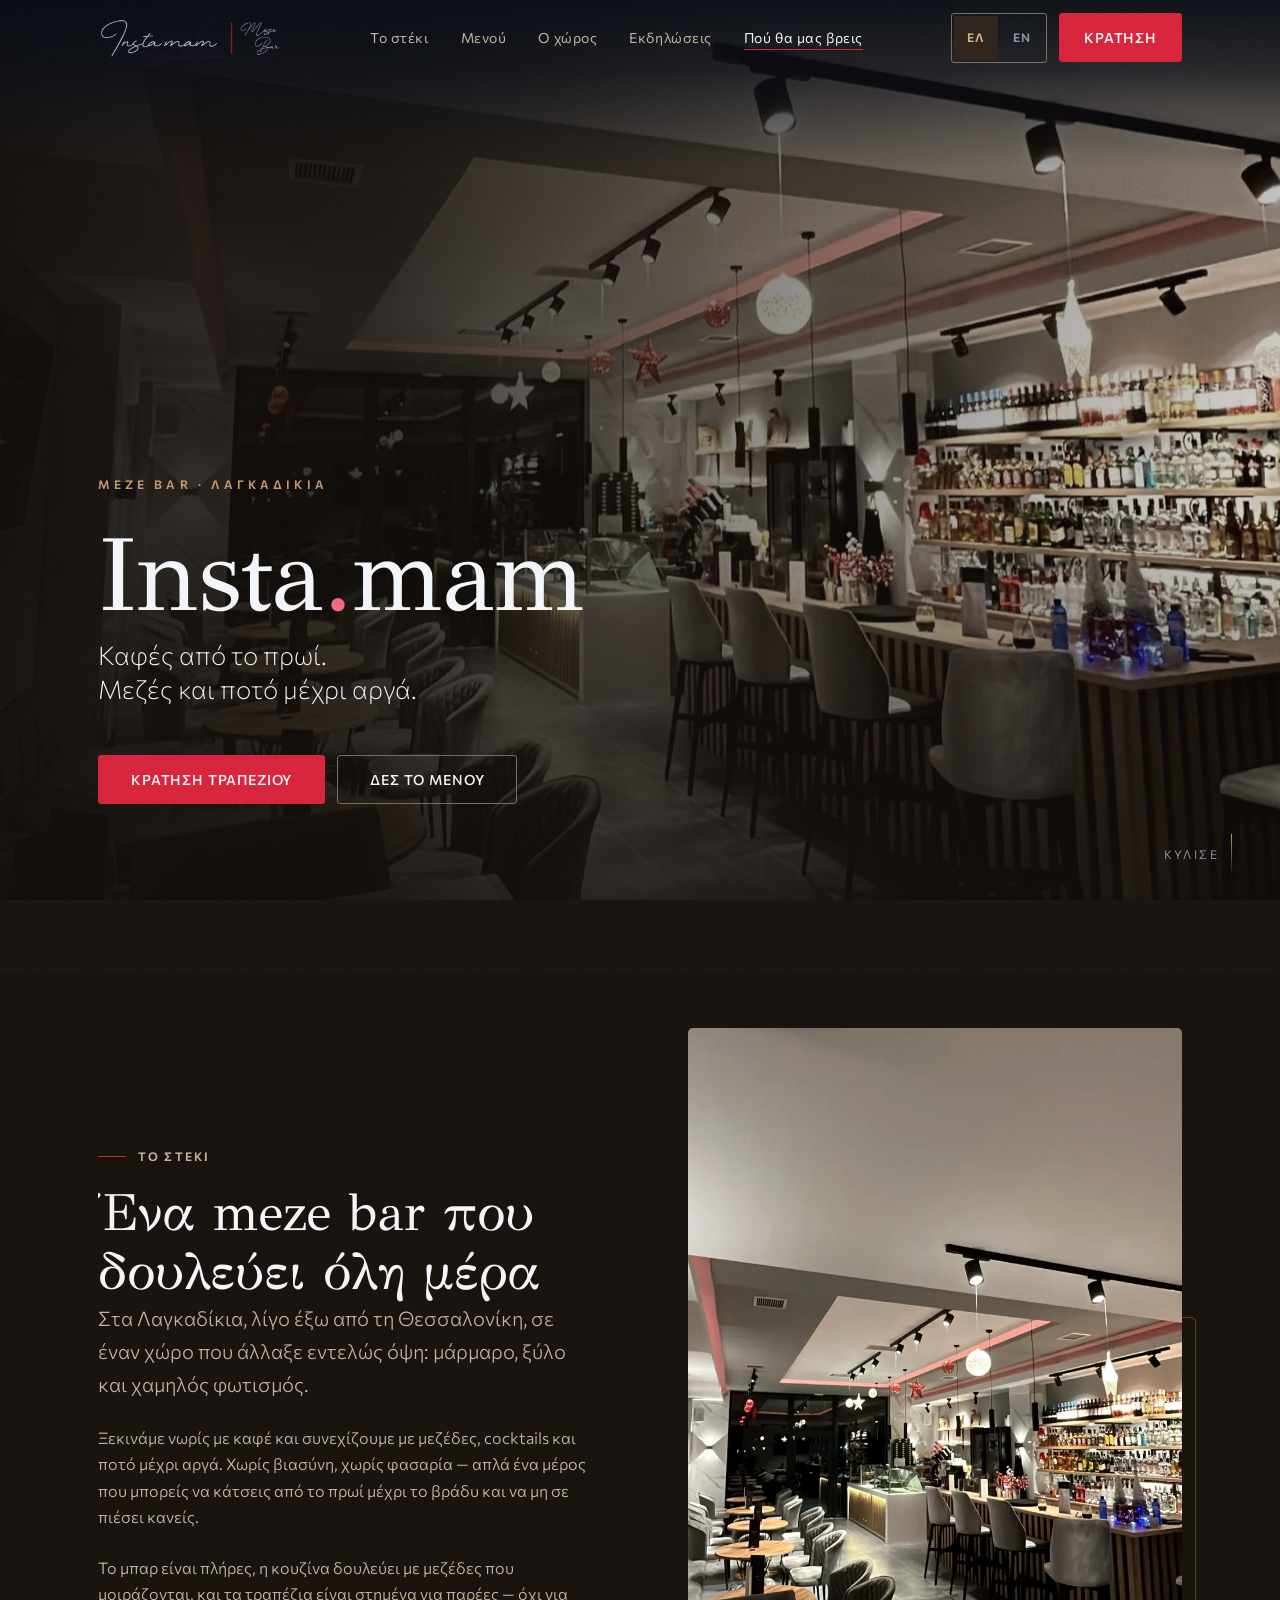
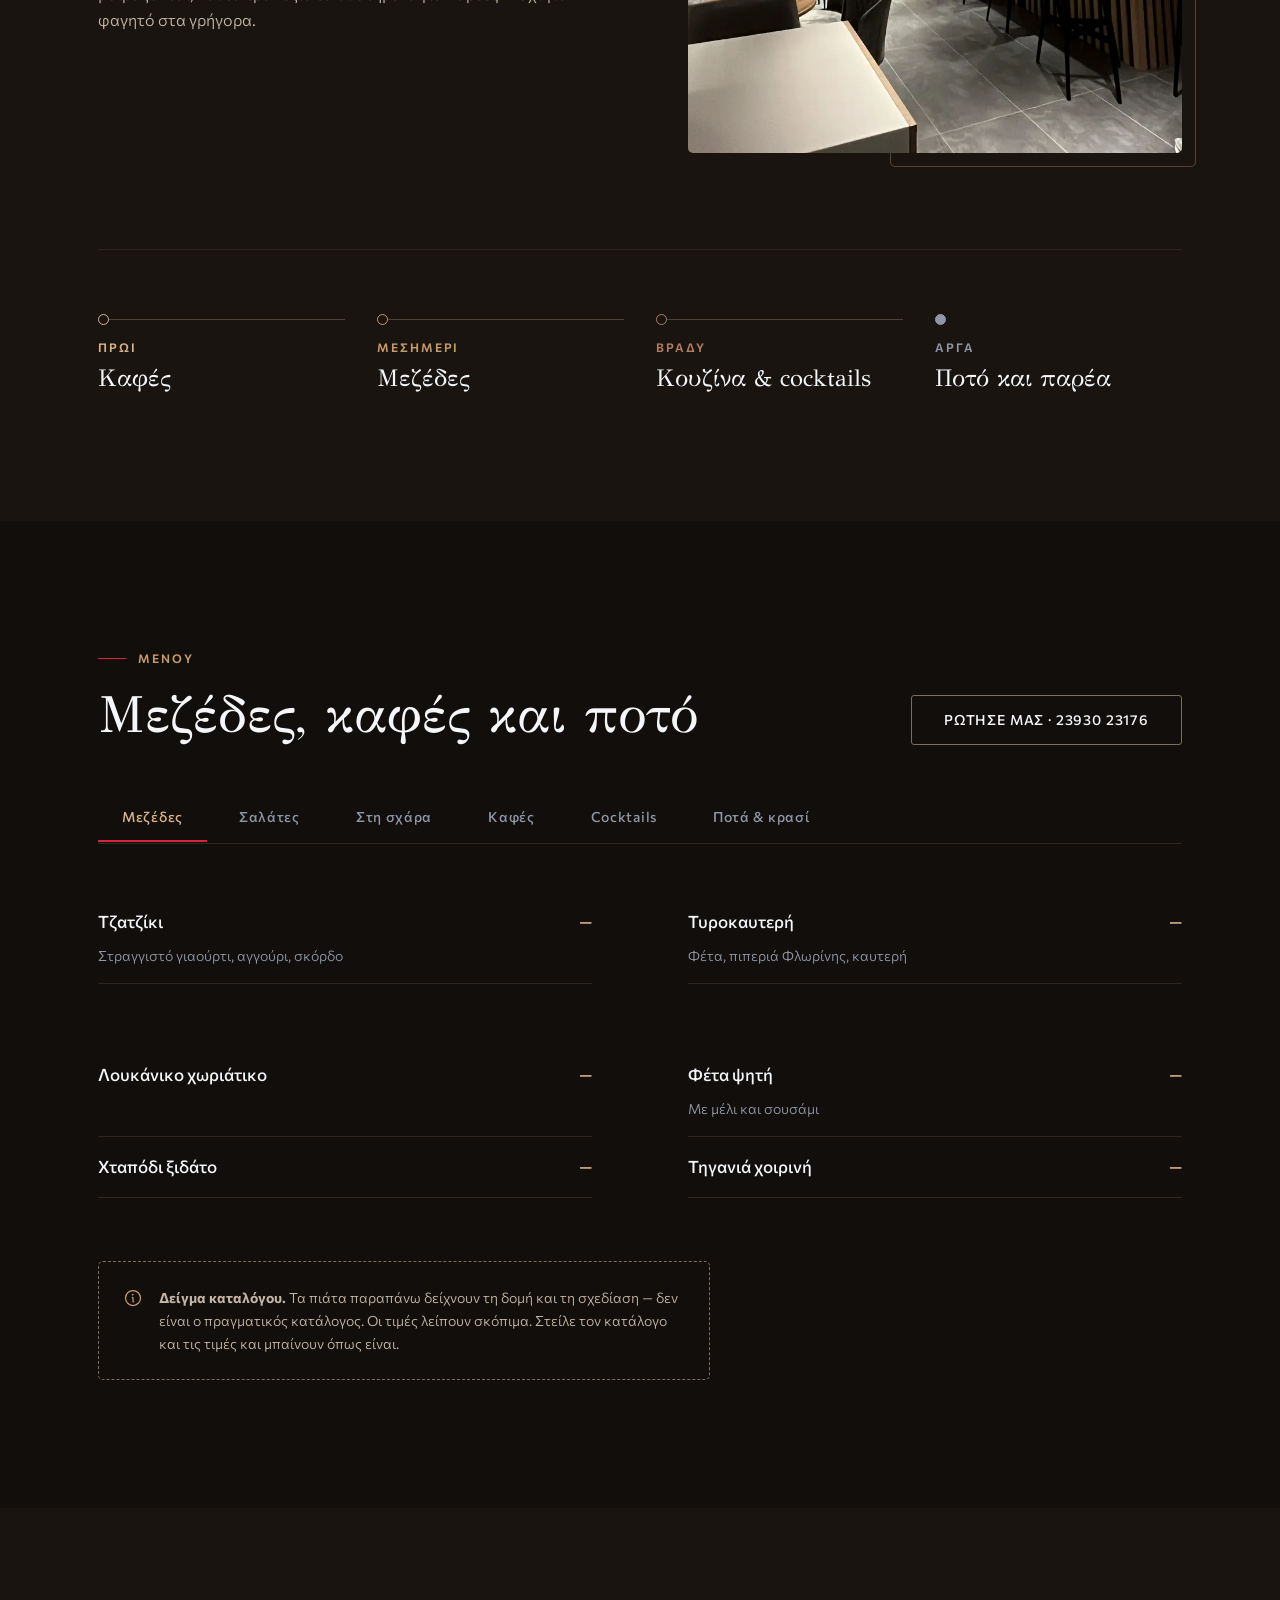
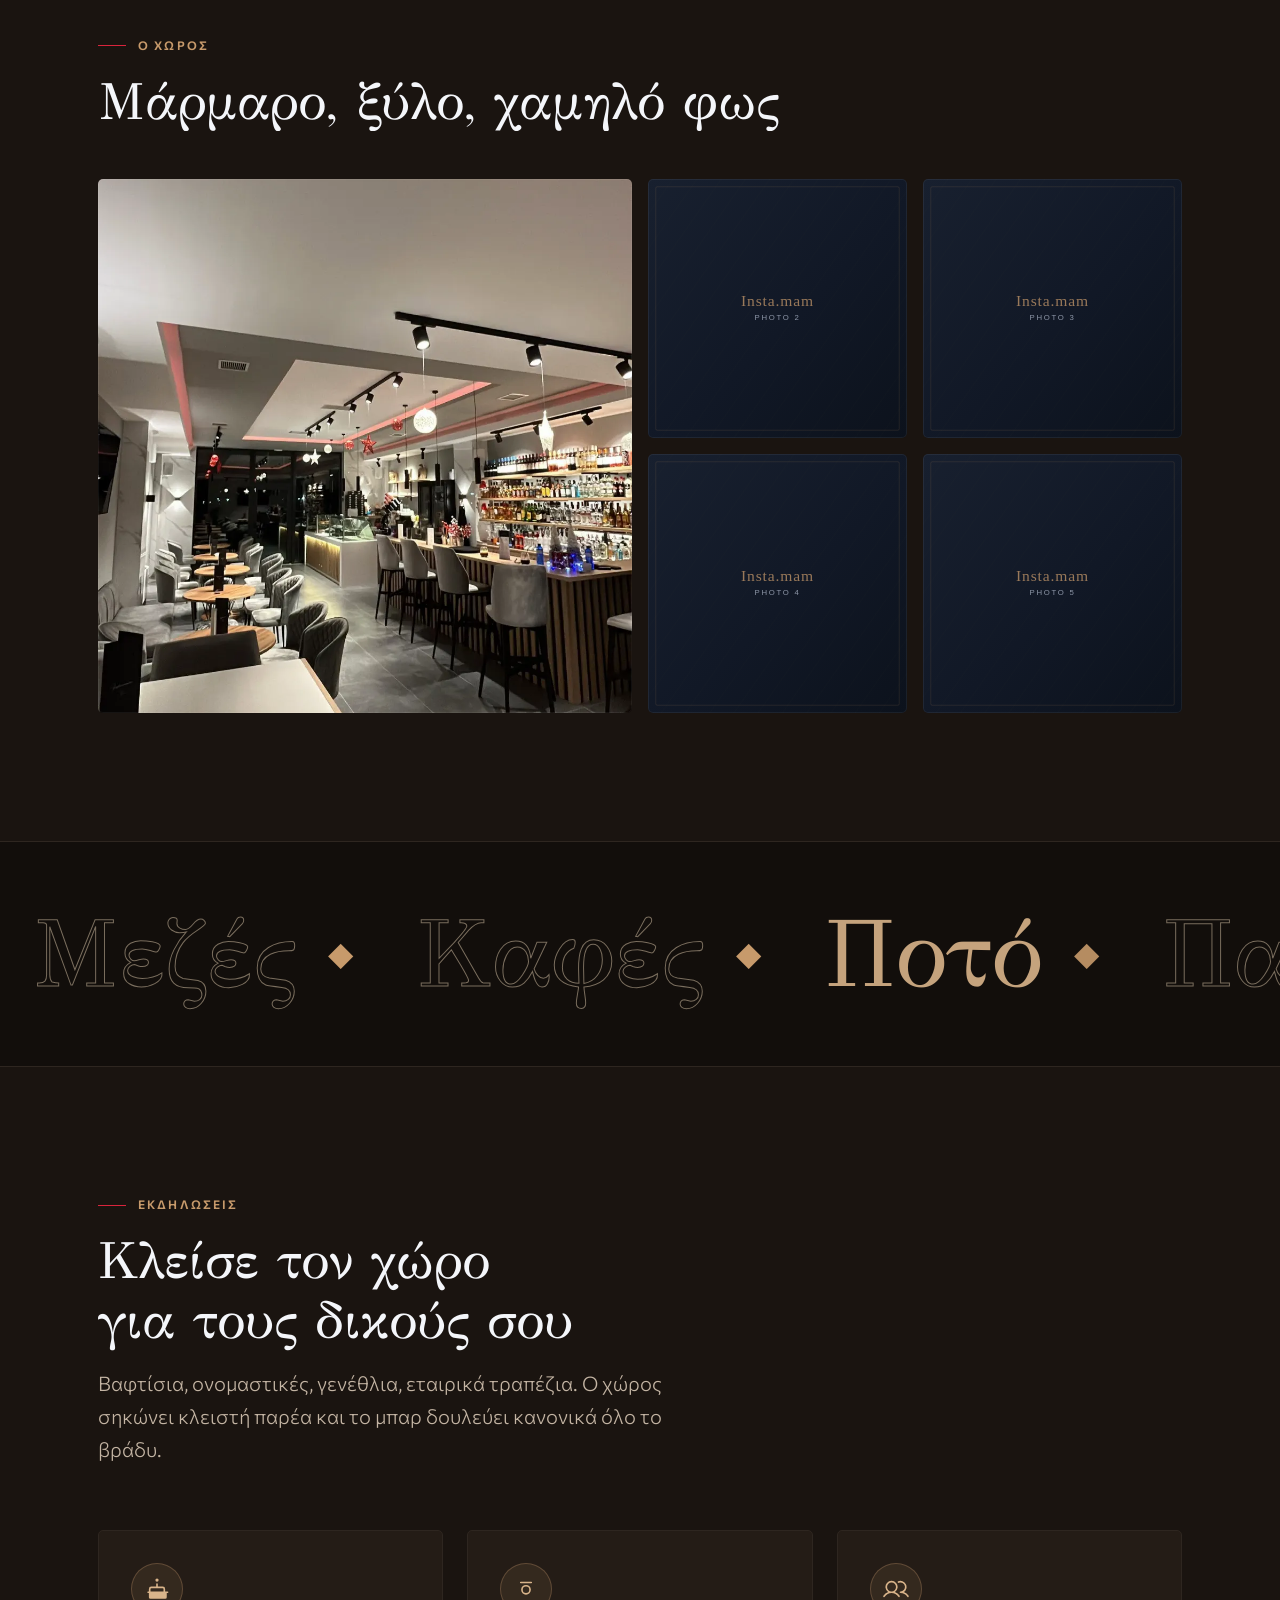
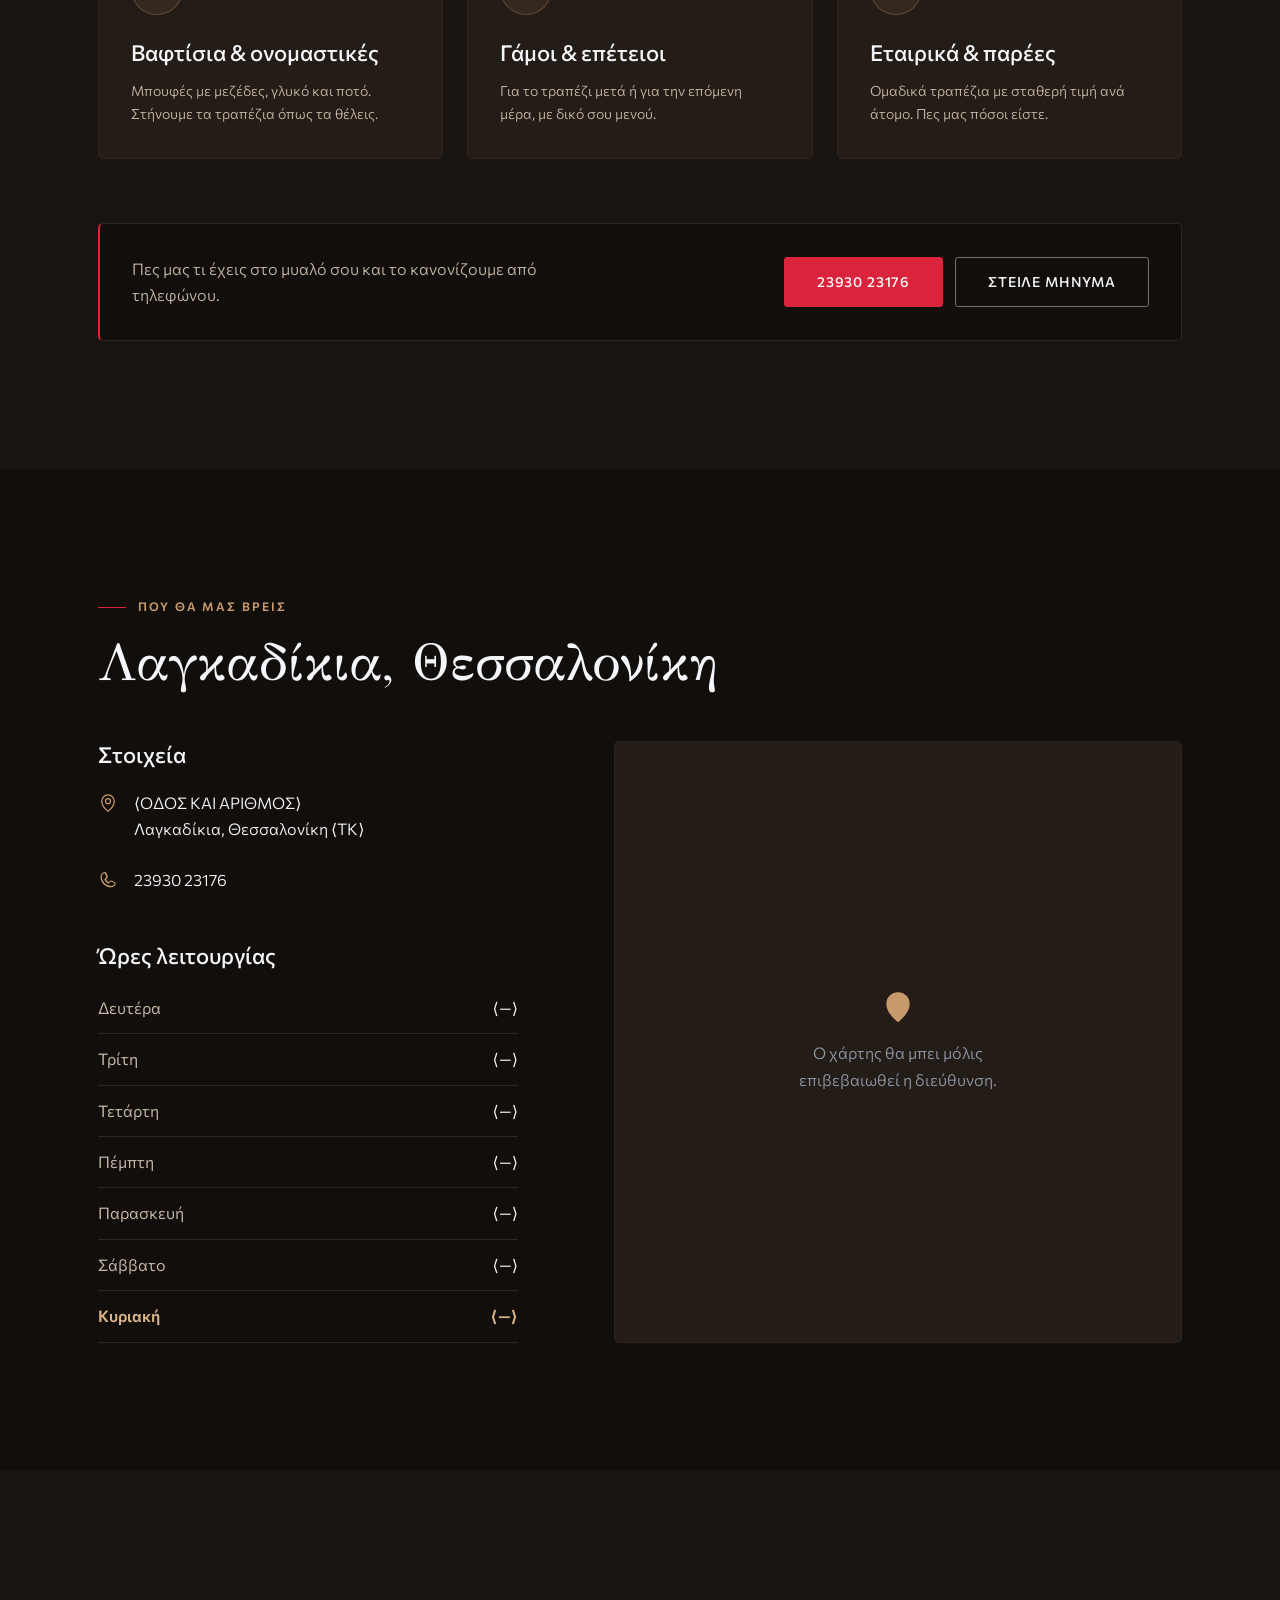
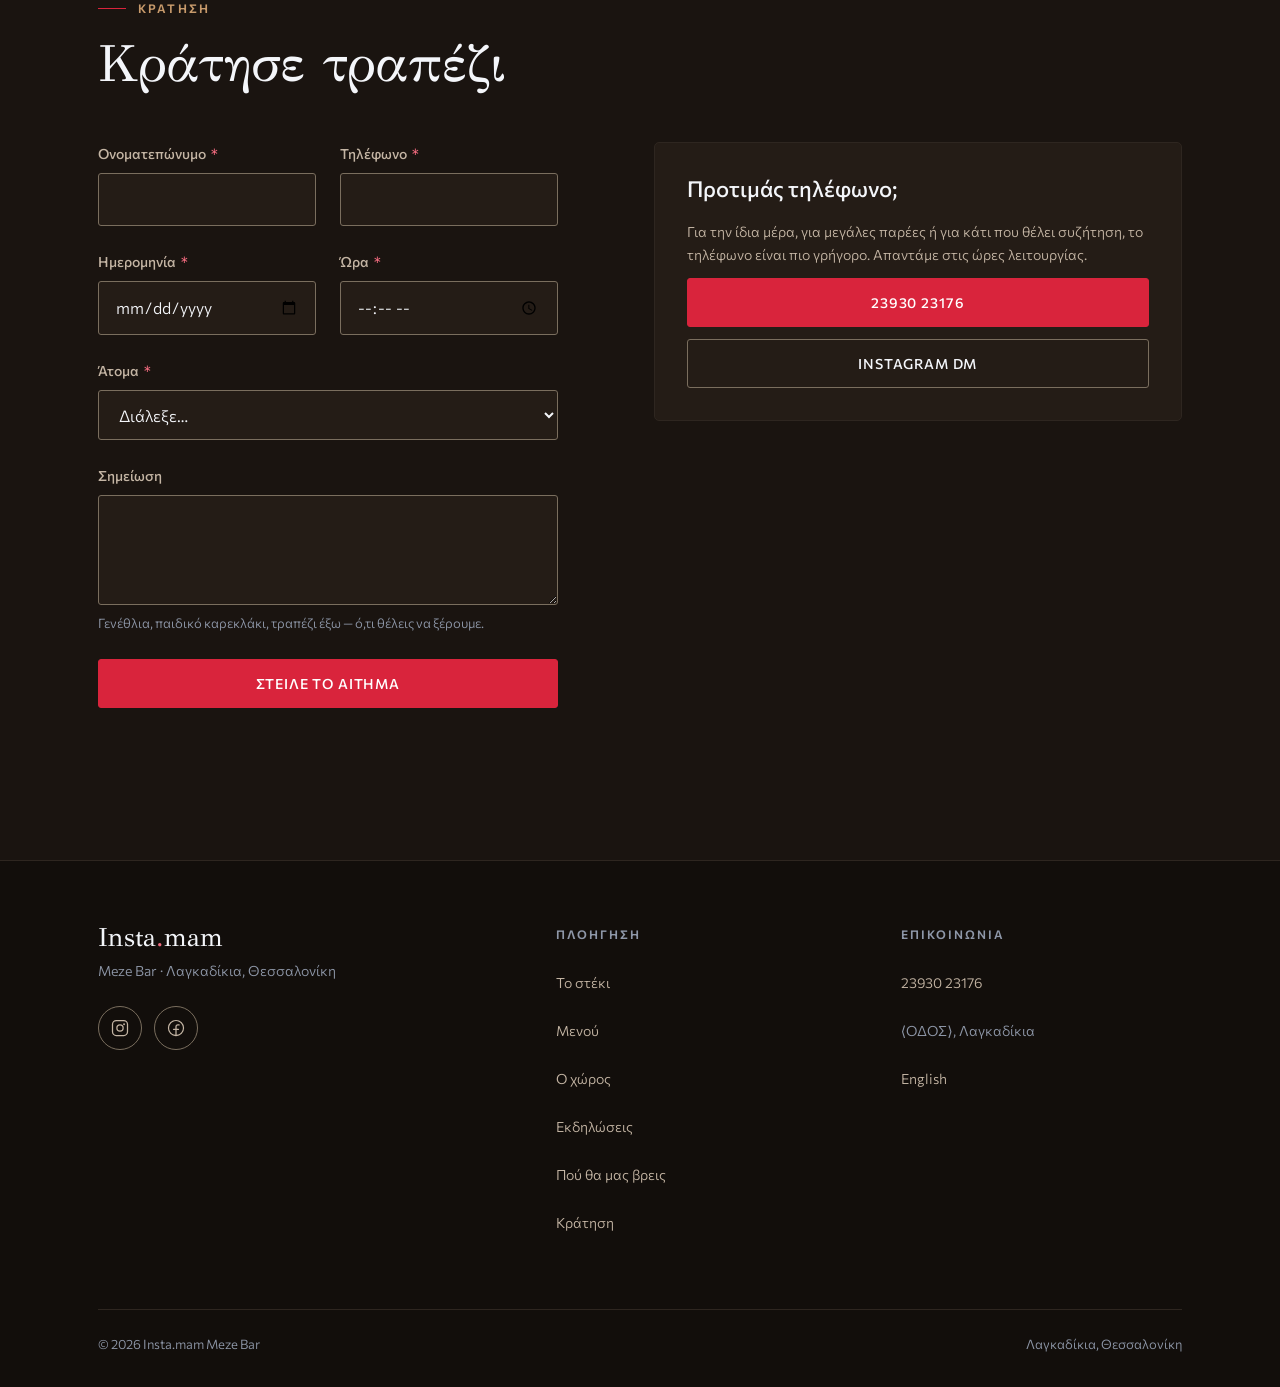
==== commit c90929a1: "Fix story section: dead CSS class, placeholder image, and a day arc The section felt empty next to t" ====
--- a/site/index.html
+++ b/site/index.html
@@ -29,7 +29,7 @@
 <link rel="preconnect" href="https://fonts.googleapis.com">
 <link rel="preconnect" href="https://fonts.gstatic.com" crossorigin>
 <link rel="stylesheet" href="https://fonts.googleapis.com/css2?family=Commissioner:wght@200..800&amp;family=GFS+Didot&amp;display=swap">
-<link rel="stylesheet" href="assets/css/style.css?v=2026082404">
+<link rel="stylesheet" href="assets/css/style.css?v=2026082406">
 <link rel="icon" href="assets/img/favicon.svg" type="image/svg+xml">
 <link rel="apple-touch-icon" href="/assets/img/apple-touch-icon.png">
 <link rel="manifest" href="/site.webmanifest">
@@ -177,7 +177,7 @@
 <section class="section" id="steki" aria-labelledby="steki-title">
   <div class="container">
     <div class="story__grid">
-      <div data-reveal>
+      <div class="story__copy" data-reveal>
         <p class="eyebrow">Το στέκι</p>
         <h2 id="steki-title" data-words>Ένα meze bar που δουλεύει όλη μέρα</h2>
         <p class="lead">
@@ -194,18 +194,32 @@
           και τα τραπέζια είναι στημένα για παρέες — όχι για φαγητό στα γρήγορα.
         </p>
 
-        <dl class="facts">
-          <div><dt>Καφές</dt><dd>Από νωρίς</dd></div>
-          <div><dt>Κουζίνα</dt><dd>Μεζέδες</dd></div>
-          <div><dt>Μπαρ</dt><dd>Μέχρι αργά</dd></div>
-        </dl>
       </div>
 
       <figure class="story__figure" data-reveal>
-        <img src="assets/img/story.svg" alt="Ο χώρος του Insta.mam — μπαρ και τραπέζια"
-             width="900" height="1125" loading="lazy" decoding="async">
+        <img src="assets/img/interior-1-1000.webp" alt="Ο χώρος του Insta.mam — μπαρ και τραπέζια"
+             width="1000" height="1250" loading="lazy" decoding="async">
       </figure>
     </div>
+
+    <ol class="dayarc" aria-label="Η μέρα στο Insta.mam">
+    <li class="dayarc__step">
+    <span class="dayarc__when">Πρωί</span>
+    <span class="dayarc__what">Καφές</span>
+    </li>
+    <li class="dayarc__step">
+    <span class="dayarc__when">Μεσημέρι</span>
+    <span class="dayarc__what">Μεζέδες</span>
+    </li>
+    <li class="dayarc__step">
+    <span class="dayarc__when">Βράδυ</span>
+    <span class="dayarc__what">Κουζίνα &amp; cocktails</span>
+    </li>
+    <li class="dayarc__step">
+    <span class="dayarc__when">Αργά</span>
+    <span class="dayarc__what">Ποτό και παρέα</span>
+    </li>
+    </ol>
   </div>
 </section>
 
@@ -531,8 +545,8 @@
   };
   document.getElementById('year').textContent = new Date().getFullYear();
 </script>
-<script src="assets/js/main.js?v=2026082404" defer></script>
-<script src="assets/js/atmosphere.js?v=2026082404" defer></script>
+<script src="assets/js/main.js?v=2026082406" defer></script>
+<script src="assets/js/atmosphere.js?v=2026082406" defer></script>
 <!-- Mobile action bar: on a phone the two things people actually want are
      "call them" and "book a table". Not a shrunken desktop header. -->
 <div class="actionbar" aria-label="Γρήγορες ενέργειες">
--- a/site/assets/css/style.css
+++ b/site/assets/css/style.css
@@ -479,13 +479,74 @@
 @media (min-width: 900px) {
   .story__grid { grid-template-columns: 1fr 1fr; gap: var(--s9); }
 }
-.story__copy p + p { margin-top: var(--s4); }
+.story__copy p + p { margin-top: var(--s5); }
 .story__copy .lead { margin-bottom: var(--s5); }
+/* The lead sets the section up; the body that follows is quieter so the
+   eye has somewhere to rest rather than meeting one uniform block. */
+.story__copy p:not(.lead) { color: var(--muted); }
 
 .story__figure { position: relative; }
 .story__figure img {
-  width: 100%; aspect-ratio: 4 / 5; object-fit: cover;
+  /* Taller and narrower than the source photo, so `cover` crops horizontally
+     and this reads as a tall slice of the bottle shelves rather than a second
+     printing of the hero image. */
+  width: 100%; aspect-ratio: 3 / 4.4; object-fit: cover;
+  object-position: 76% center;
   border-radius: var(--radius-card);
+  filter: contrast(1.05) saturate(0.94);
+}
+
+/* ==========================================================================
+   DAY ARC — the whole premise of the place in one line:
+   coffee in the morning, drinks at two in the morning. The rail is the same
+   warm→cool journey the page background makes as you scroll.
+   ========================================================================== */
+/* Full section width, not tucked into the text column — this line is the
+   premise of the business, so it gets to be a feature rather than a footnote. */
+.dayarc {
+  list-style: none; padding: var(--s8) 0 0; margin: var(--s9) 0 0;
+  border-top: 1px solid var(--line);
+  display: grid; grid-template-columns: repeat(2, 1fr);
+  gap: var(--s7) var(--s5);
+  position: relative;
+}
+@media (min-width: 700px) { .dayarc { grid-template-columns: repeat(4, 1fr); gap: var(--s6); } }
+
+.dayarc__step { position: relative; padding-top: var(--s5); }
+/* the rail */
+.dayarc__step::before {
+  content: ''; position: absolute; top: 5px; left: 0; right: 0; height: 1px;
+  background: var(--line-strong); opacity: 0.5;
+}
+.dayarc__step:first-child::before { left: 5px; }
+.dayarc__step:last-child::before  { right: calc(100% - 6px); }
+@media (max-width: 699px) {
+  .dayarc__step:nth-child(2)::before { right: calc(100% - 6px); }
+  .dayarc__step:nth-child(3)::before { left: 5px; }
+}
+/* the marker — warms to cool across the four steps */
+.dayarc__step::after {
+  content: ''; position: absolute; top: 0; left: 0;
+  width: 11px; height: 11px; border-radius: 50%;
+  background: var(--bg); border: 1px solid currentColor;
+}
+.dayarc__step:nth-child(1) { color: #D9B48A; }
+.dayarc__step:nth-child(2) { color: #C79A6B; }
+.dayarc__step:nth-child(3) { color: #B07E63; }
+.dayarc__step:nth-child(4) { color: #8E97A8; }
+.dayarc__step:nth-child(4)::after { background: currentColor; }
+
+.dayarc__when {
+  display: block;
+  font-size: var(--fs-eyebrow); letter-spacing: 0.16em; text-transform: uppercase;
+  font-weight: 600; color: currentColor;
+  margin-bottom: var(--s2);
+}
+.dayarc__what {
+  display: block;
+  font-family: var(--font-display);
+  font-size: clamp(1.25rem, 2.1vw, 1.5rem);
+  line-height: 1.15; color: var(--text);
 }
 .story__figure::after {
   content: ''; position: absolute; inset: auto -14px -14px auto;
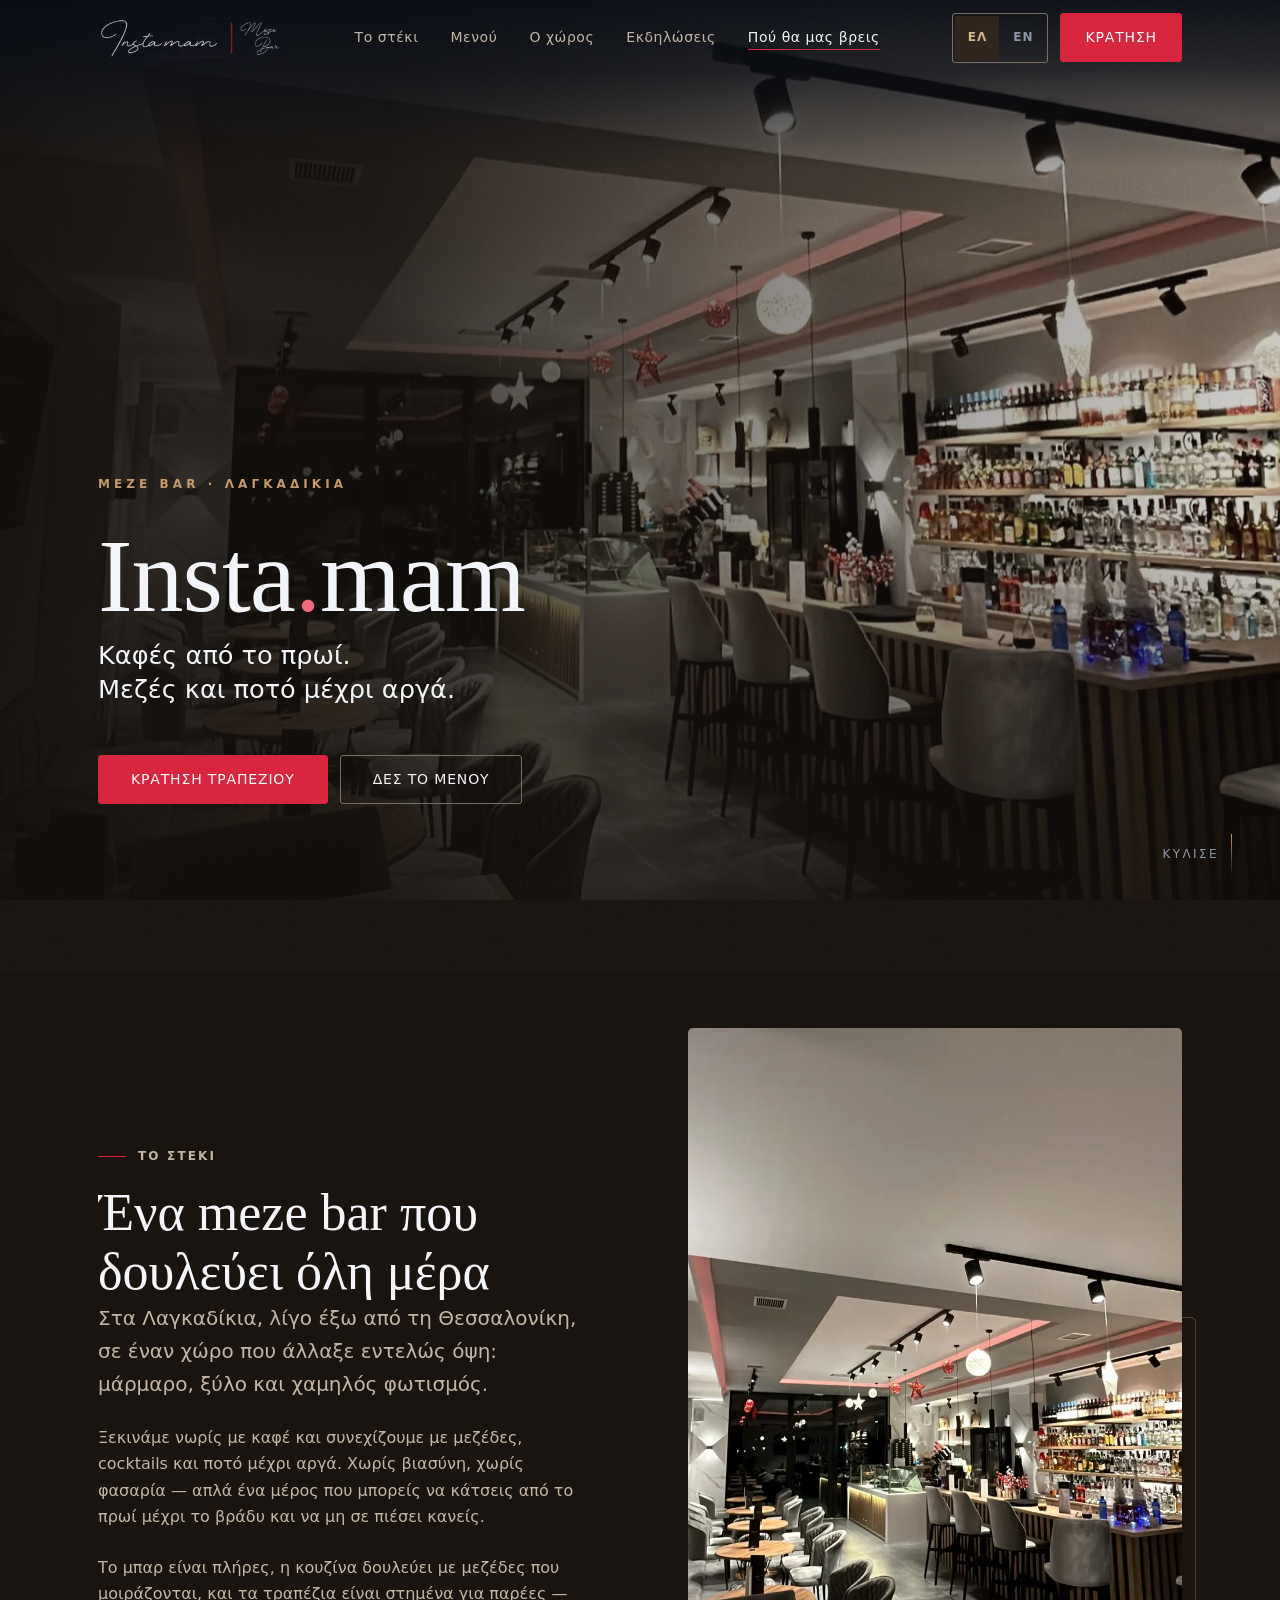
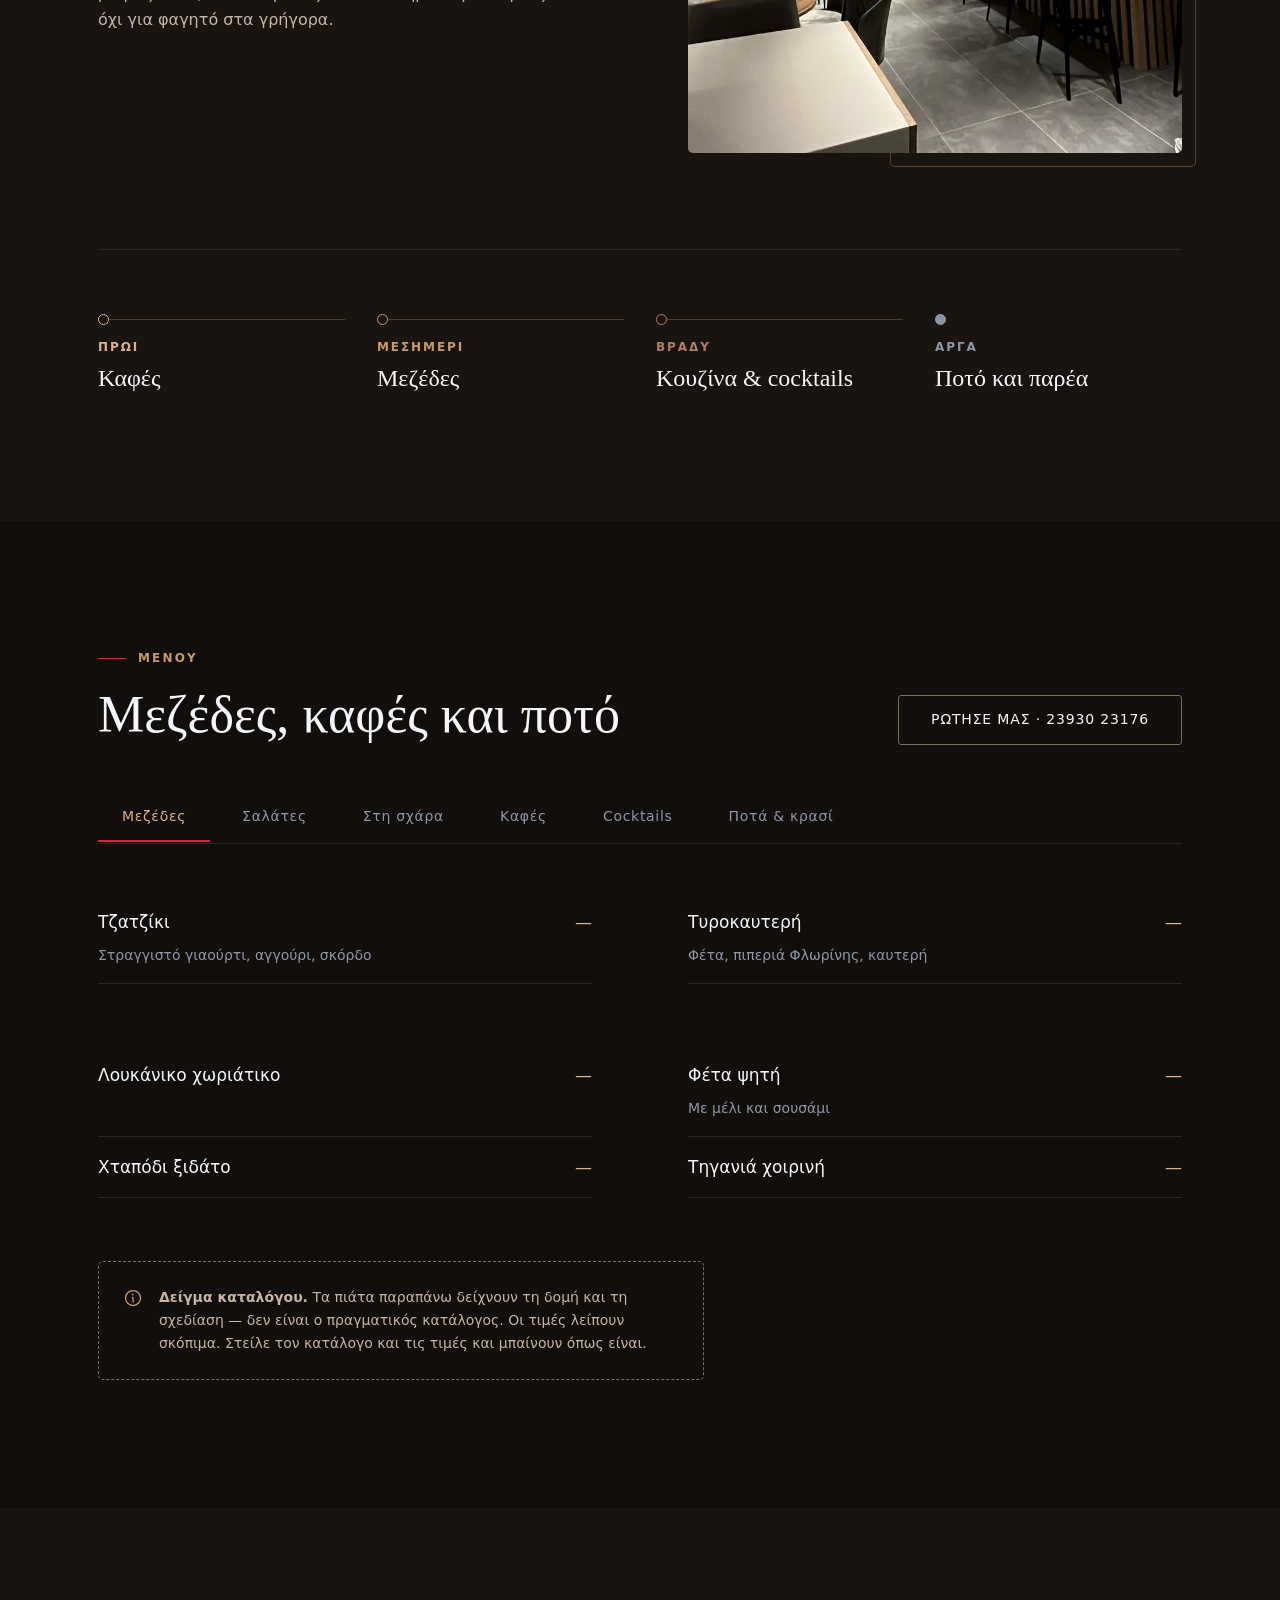
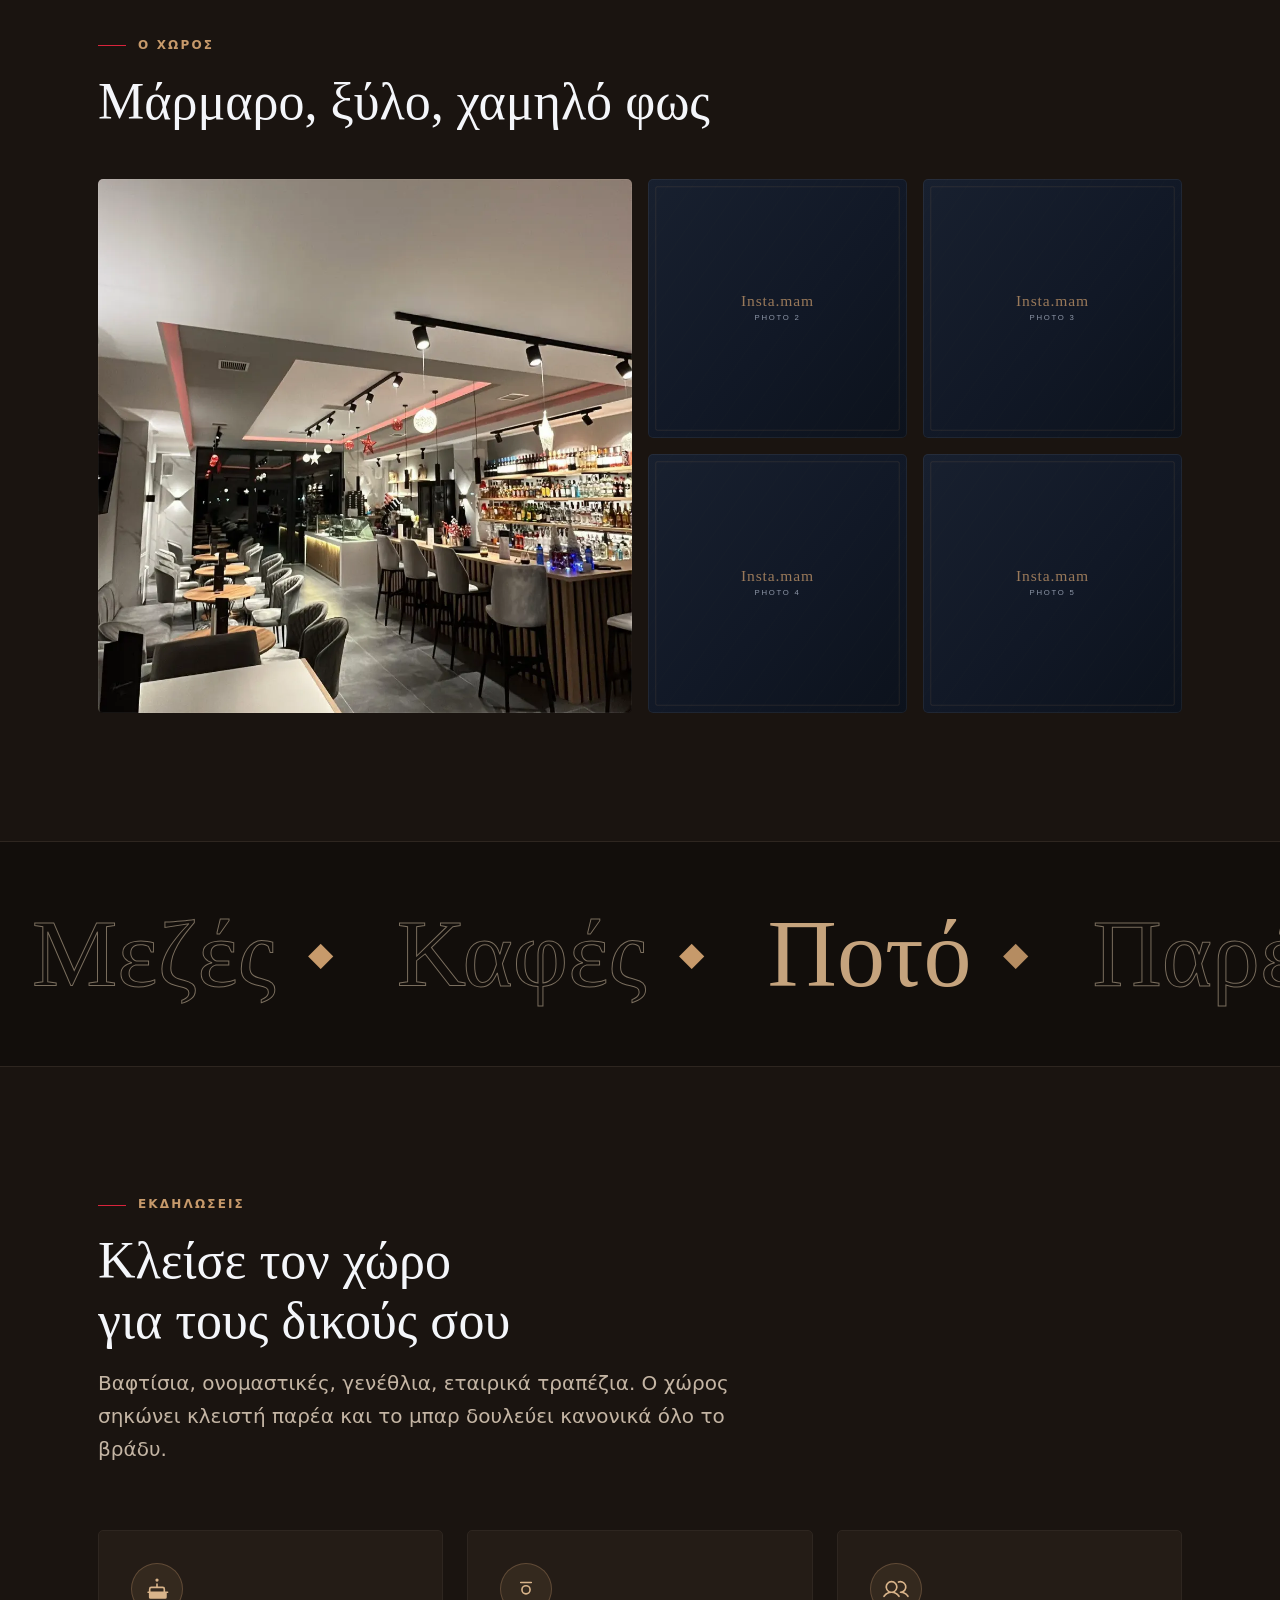
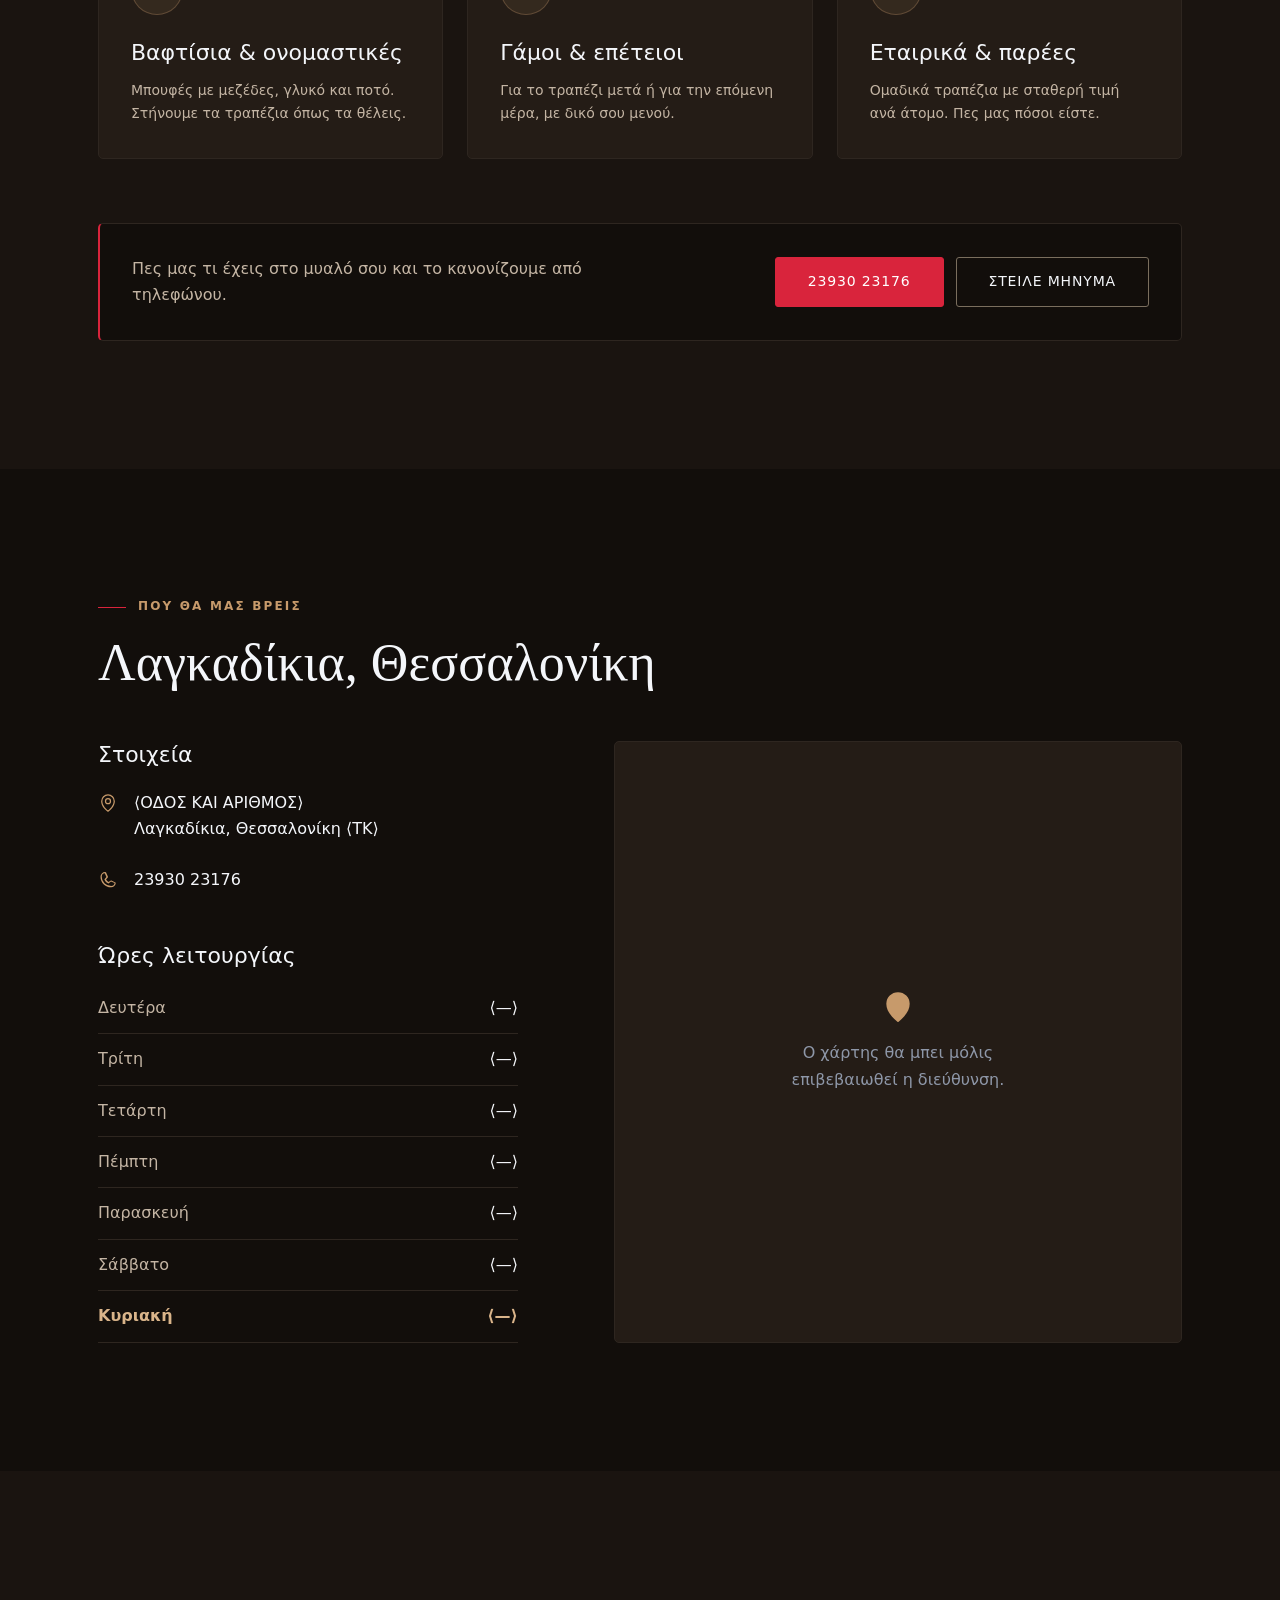
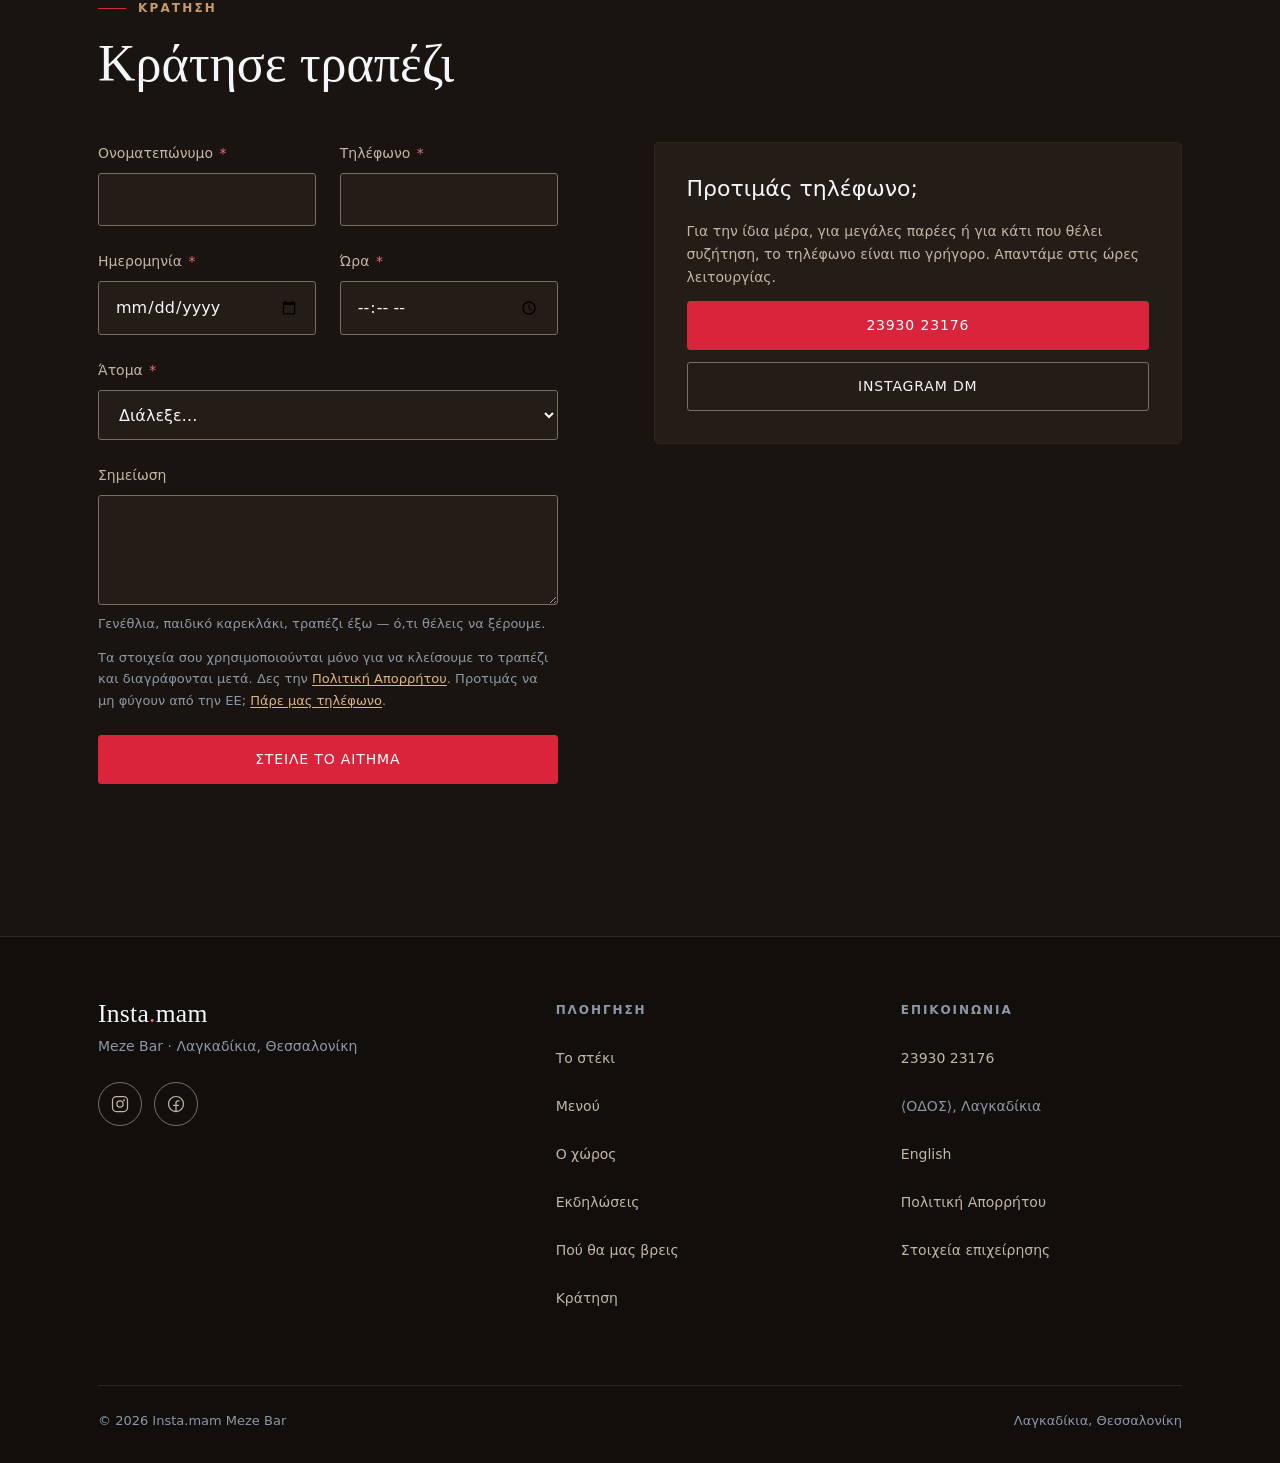
==== commit 2e1054f6: "Security headers, self-hosted fonts, and GDPR legal pages Audited the actual deployment rather than " ====
--- a/site/index.html
+++ b/site/index.html
@@ -26,10 +26,10 @@
 <meta name="twitter:image:alt" content="Ο χώρος του Insta.mam Meze Bar στα Λαγκαδίκια">
 <meta name="theme-color" content="#0F1623">
 
-<link rel="preconnect" href="https://fonts.googleapis.com">
-<link rel="preconnect" href="https://fonts.gstatic.com" crossorigin>
-<link rel="stylesheet" href="https://fonts.googleapis.com/css2?family=Commissioner:wght@200..800&amp;family=GFS+Didot&amp;display=swap">
-<link rel="stylesheet" href="assets/css/style.css?v=2026082406">
+<link rel="preload" href="/assets/fonts/commissioner-greek.woff2" as="font" type="font/woff2" crossorigin>
+<link rel="preload" href="/assets/fonts/gfs-didot-greek.woff2" as="font" type="font/woff2" crossorigin>
+<link rel="stylesheet" href="/assets/fonts/fonts.css?v=1">
+<link rel="stylesheet" href="assets/css/style.css?v=2026082413">
 <link rel="icon" href="assets/img/favicon.svg" type="image/svg+xml">
 <link rel="apple-touch-icon" href="/assets/img/apple-touch-icon.png">
 <link rel="manifest" href="/site.webmanifest">
@@ -108,8 +108,7 @@
 <header class="header">
   <div class="container header__inner">
     <a class="brand" href="/" aria-label="Insta.mam Meze Bar — αρχική">
-      <img class="brand__mark" src="assets/img/logo.png" alt="Insta.mam Meze Bar"
-           onerror="this.style.display='none';this.nextElementSibling.hidden=false">
+      <img class="brand__mark" src="assets/img/logo.png" alt="Insta.mam Meze Bar">
       <span class="brand__text" hidden><b>Insta<i>.</i>mam</b></span>
     </a>
 
@@ -252,7 +251,7 @@
 <!-- ====================== GALLERY ====================== -->
 <section class="section" id="choros" aria-labelledby="choros-title">
   <div class="container">
-    <div data-reveal style="margin-bottom: var(--s7)">
+    <div class="section__head" data-reveal>
       <p class="eyebrow">Ο χώρος</p>
       <h2 id="choros-title" data-words>Μάρμαρο, ξύλο, χαμηλό φως</h2>
     </div>
@@ -322,7 +321,7 @@
 <!-- ====================== VISIT ====================== -->
 <section class="section section--sunk" id="visit" aria-labelledby="visit-title">
   <div class="container">
-    <div data-reveal style="margin-bottom: var(--s7)">
+    <div class="section__head" data-reveal>
       <p class="eyebrow">Πού θα μας βρεις</p>
       <h2 id="visit-title" data-words>Λαγκαδίκια, Θεσσαλονίκη</h2>
     </div>
@@ -374,7 +373,7 @@
 <!-- ====================== RESERVE ====================== -->
 <section class="section" id="reserve" aria-labelledby="reserve-title">
   <div class="container">
-    <div data-reveal style="margin-bottom: var(--s7)">
+    <div class="section__head" data-reveal>
       <p class="eyebrow">Κράτηση</p>
       <h2 id="reserve-title" data-words>Κράτησε τραπέζι</h2>
     </div>
@@ -446,6 +445,11 @@
           <span class="field__help" id="r-note-help">Γενέθλια, παιδικό καρεκλάκι, τραπέζι έξω — ό,τι θέλεις να ξέρουμε.</span>
         </div>
 
+        <p class="form__privacy">
+          Τα στοιχεία σου χρησιμοποιούνται μόνο για να κλείσουμε το τραπέζι και
+          διαγράφονται μετά. Δες την <a href="/privacy/">Πολιτική Απορρήτου</a>.
+          Προτιμάς να μη φύγουν από την ΕΕ; <a href="tel:+302393023176">Πάρε μας τηλέφωνο</a>.
+        </p>
         <button class="btn btn--primary" type="submit">Στείλε το αίτημα</button>
         <p class="form__status" role="status" aria-live="polite"></p>
       </form>
@@ -470,8 +474,8 @@
   <div class="container">
     <div class="footer__grid">
       <div>
-        <p class="brand__text" style="font-size:1.6rem"><b>Insta<i>.</i>mam</b></p>
-        <p style="color:var(--muted-dim);font-size:var(--fs-sm);margin-top:var(--s2)">Meze Bar · Λαγκαδίκια, Θεσσαλονίκη</p>
+        <p class="brand__text brand__text--footer"><b>Insta<i>.</i>mam</b></p>
+        <p class="footer__tag">Meze Bar · Λαγκαδίκια, Θεσσαλονίκη</p>
         <div class="socials">
           <a href="https://www.instagram.com/instamam_mezebar" target="_blank" rel="noopener" aria-label="Instagram">
             <svg width="20" height="20" viewBox="0 0 256 256" fill="currentColor" aria-hidden="true"><path d="M128 80a48 48 0 1 0 48 48 48.05 48.05 0 0 0-48-48Zm0 80a32 32 0 1 1 32-32 32 32 0 0 1-32 32Zm48-136H80a56.06 56.06 0 0 0-56 56v96a56.06 56.06 0 0 0 56 56h96a56.06 56.06 0 0 0 56-56V80a56.06 56.06 0 0 0-56-56Zm40 152a40 40 0 0 1-40 40H80a40 40 0 0 1-40-40V80a40 40 0 0 1 40-40h96a40 40 0 0 1 40 40Zm-24-96a12 12 0 1 1-12-12 12 12 0 0 1 12 12Z"/></svg>
@@ -498,8 +502,10 @@
         <h4>Επικοινωνία</h4>
         <ul>
           <li><a href="tel:+302393023176">23930 23176</a></li>
-          <li><span style="color:var(--muted-dim);font-size:var(--fs-sm)">⟨ΟΔΟΣ⟩, Λαγκαδίκια</span></li>
+          <li><span class="footer__muted">⟨ΟΔΟΣ⟩, Λαγκαδίκια</span></li>
           <li><a href="/en/" hreflang="en">English</a></li>
+          <li><a href="/privacy/">Πολιτική Απορρήτου</a></li>
+          <li><a href="/terms/">Στοιχεία επιχείρησης</a></li>
         </ul>
       </div>
     </div>
@@ -528,25 +534,8 @@
   </div>
 </dialog>
 
-<script>
-  window.INSTAMAM_I18N = {
-    required: 'Το πεδίο είναι υποχρεωτικό',
-    invalid:  'Έλεγξε αυτό το πεδίο',
-    sending:  'Αποστολή…',
-    success:  'Το αίτημα στάλθηκε. Θα επικοινωνήσουμε μαζί σου για επιβεβαίωση.',
-    failure:  'Δεν στάλθηκε. Πάρε μας τηλέφωνο στο 23930 23176.',
-    noEndpoint: 'Η φόρμα δεν έχει συνδεθεί ακόμη. Πάρε μας στο 23930 23176.',
-    menuFail: 'Ο κατάλογος δεν φόρτωσε. Πάρε μας στο 23930 23176.',
-    menuCats: 'Κατηγορίες μενού',
-    openNow: 'Ανοιχτά τώρα',
-    closedNow: 'Κλειστά',
-    until: 'μέχρι',
-    opensAt: 'ανοίγουμε'
-  };
-  document.getElementById('year').textContent = new Date().getFullYear();
-</script>
-<script src="assets/js/main.js?v=2026082406" defer></script>
-<script src="assets/js/atmosphere.js?v=2026082406" defer></script>
+<script src="assets/js/main.js?v=2026082413" defer></script>
+<script src="assets/js/atmosphere.js?v=2026082413" defer></script>
 <!-- Mobile action bar: on a phone the two things people actually want are
      "call them" and "book a table". Not a shrunken desktop header. -->
 <div class="actionbar" aria-label="Γρήγορες ενέργειες">
--- a/site/assets/css/style.css
+++ b/site/assets/css/style.css
@@ -74,6 +74,10 @@
 
 @media (min-width: 768px) { :root { --gutter: 32px; --header-h: 76px; } }
 @media (min-width: 1024px){ :root { --gutter: 48px; } }
+
+/* Small-phone overrides live at the END of this file — see "SMALL PHONES".
+   A media query adds no specificity, so placing them here would lose to the
+   component rules defined further down. */
 
 /* ==========================================================================
    RESET
@@ -1248,3 +1252,112 @@
   clip: rect(0 0 0 0); clip-path: inset(50%); white-space: nowrap;
 }
 .no-scroll { overflow: hidden; }
+
+/* ==========================================================================
+   SMALL PHONES (320–380px: iPhone SE, older Android)
+   Must be last in the file. A media query carries no extra specificity, so
+   these have to come AFTER the component rules they override.
+
+   At 320px the header row measured 363px against a 320px viewport. Because
+   body has overflow-x:hidden it was clipped rather than scrolled, and the
+   menu button lost 23 of its 44px off the right edge — half the navigation
+   control was unreachable on the smallest common phone.
+   ========================================================================== */
+@media (max-width: 380px) {
+  .brand__mark    { height: 26px; }
+  .header__inner  { gap: var(--s2); }
+  .header__actions{ gap: var(--s2); }
+  .lang a         { min-width: 40px; }   /* height stays 44px for touch */
+  .hero__cta .btn { width: 100%; }       /* stacked CTAs read as one column */
+}
+
+/* ==========================================================================
+   SHORT VIEWPORTS (landscape phone)
+   At 844×390 the hero measured 512px tall — 160px of that was padding, so
+   the CTAs fell below the fold on a screen only 390px high. Tighten the
+   vertical rhythm when height is scarce but width is not.
+   ========================================================================== */
+@media (max-height: 500px) and (orientation: landscape) {
+  .hero__inner   { padding-block: var(--s6) var(--s5); }
+  .hero__wordmark{ font-size: clamp(2rem, 6.5vw, 3.25rem); }
+  .hero__tag     { margin-bottom: var(--s5); font-size: 1.0625rem; }
+  .hero__sub     { margin-bottom: var(--s4); }
+  .hero__status  { margin-bottom: var(--s4); }
+  .hero__scroll  { display: none; }   /* no room, and nothing to point at */
+  .section       { padding-block: var(--s8); }
+}
+
+/* ==========================================================================
+   UTILITIES replacing former inline style attributes.
+   Every style="" in the markup forced `style-src 'unsafe-inline'` in the CSP.
+   Six of them across two pages; moving them here let the policy become
+   `style-src 'self'` with no exception.
+   ========================================================================== */
+.section__head          { margin-bottom: var(--s7); }
+.brand__text--footer    { font-size: 1.6rem; }
+.footer__tag            { color: var(--muted-dim); font-size: var(--fs-sm); margin-top: var(--s2); }
+.footer__muted          { color: var(--muted-dim); font-size: var(--fs-sm); }
+
+/* ==========================================================================
+   LEGAL PAGES (privacy policy, business details)
+   Long-form reading, so the measure is tight and the rhythm is generous.
+   ========================================================================== */
+.legal { padding-top: calc(var(--header-h) + var(--s8)); }
+.legal__wrap { max-width: 78ch; }
+.legal h1 { margin-bottom: var(--s4); }
+.legal h2 {
+  font-size: clamp(1.25rem, 2.4vw, 1.6rem);
+  margin-top: var(--s8); margin-bottom: var(--s4);
+  padding-top: var(--s5); border-top: 1px solid var(--line);
+}
+.legal h3 { margin-top: var(--s6); margin-bottom: var(--s3); color: var(--oak-hi); }
+.legal p { margin-bottom: var(--s4); color: var(--muted); }
+.legal .lead { color: var(--muted); }
+.legal ul { margin: 0 0 var(--s5) var(--s5); color: var(--muted); }
+.legal li { margin-bottom: var(--s2); }
+.legal strong { color: var(--text); font-weight: 600; }
+.legal a { color: var(--oak-hi); text-decoration: underline; text-underline-offset: 3px; }
+.legal a:hover { color: var(--text); }
+
+.legal__meta { font-size: var(--fs-sm); color: var(--muted-dim); margin-bottom: var(--s7); }
+
+.legal__notice,
+.legal__highlight {
+  border: 1px solid var(--line-strong); border-left-width: 2px;
+  border-radius: var(--radius); padding: var(--s4) var(--s5);
+  margin-bottom: var(--s6); color: var(--muted); font-size: var(--fs-sm);
+}
+.legal__notice   { border-left-color: var(--red); background: rgba(217,36,60,0.06); }
+.legal__highlight{ border-left-color: var(--oak); background: rgba(199,154,107,0.07); }
+
+.legal__table {
+  width: 100%; border-collapse: collapse; margin-bottom: var(--s6);
+  font-size: var(--fs-sm);
+}
+.legal__table th, .legal__table td {
+  text-align: left; vertical-align: top;
+  padding: var(--s3) var(--s4) var(--s3) 0;
+  border-bottom: 1px solid var(--line);
+}
+.legal__table thead th { color: var(--oak); font-weight: 600; letter-spacing: 0.04em; }
+.legal__table tbody th { color: var(--text); font-weight: 500; width: 38%; }
+.legal__table td { color: var(--muted); }
+
+.legal__disclaimer {
+  margin-top: var(--s8); padding-top: var(--s5);
+  border-top: 1px solid var(--line);
+  font-size: 0.8125rem; color: var(--muted-dim); font-style: italic;
+}
+
+/* Wide tables must scroll inside themselves rather than push the page. */
+@media (max-width: 560px) {
+  .legal__table { display: block; overflow-x: auto; }
+  .legal__table tbody th { width: auto; }
+}
+
+/* Privacy line under the booking form */
+.form__privacy {
+  font-size: 0.8125rem; color: var(--muted-dim);
+  margin-top: calc(var(--s3) * -1);
+}
+.form__privacy a { color: var(--oak-hi); text-decoration: underline; text-underline-offset: 2px; }
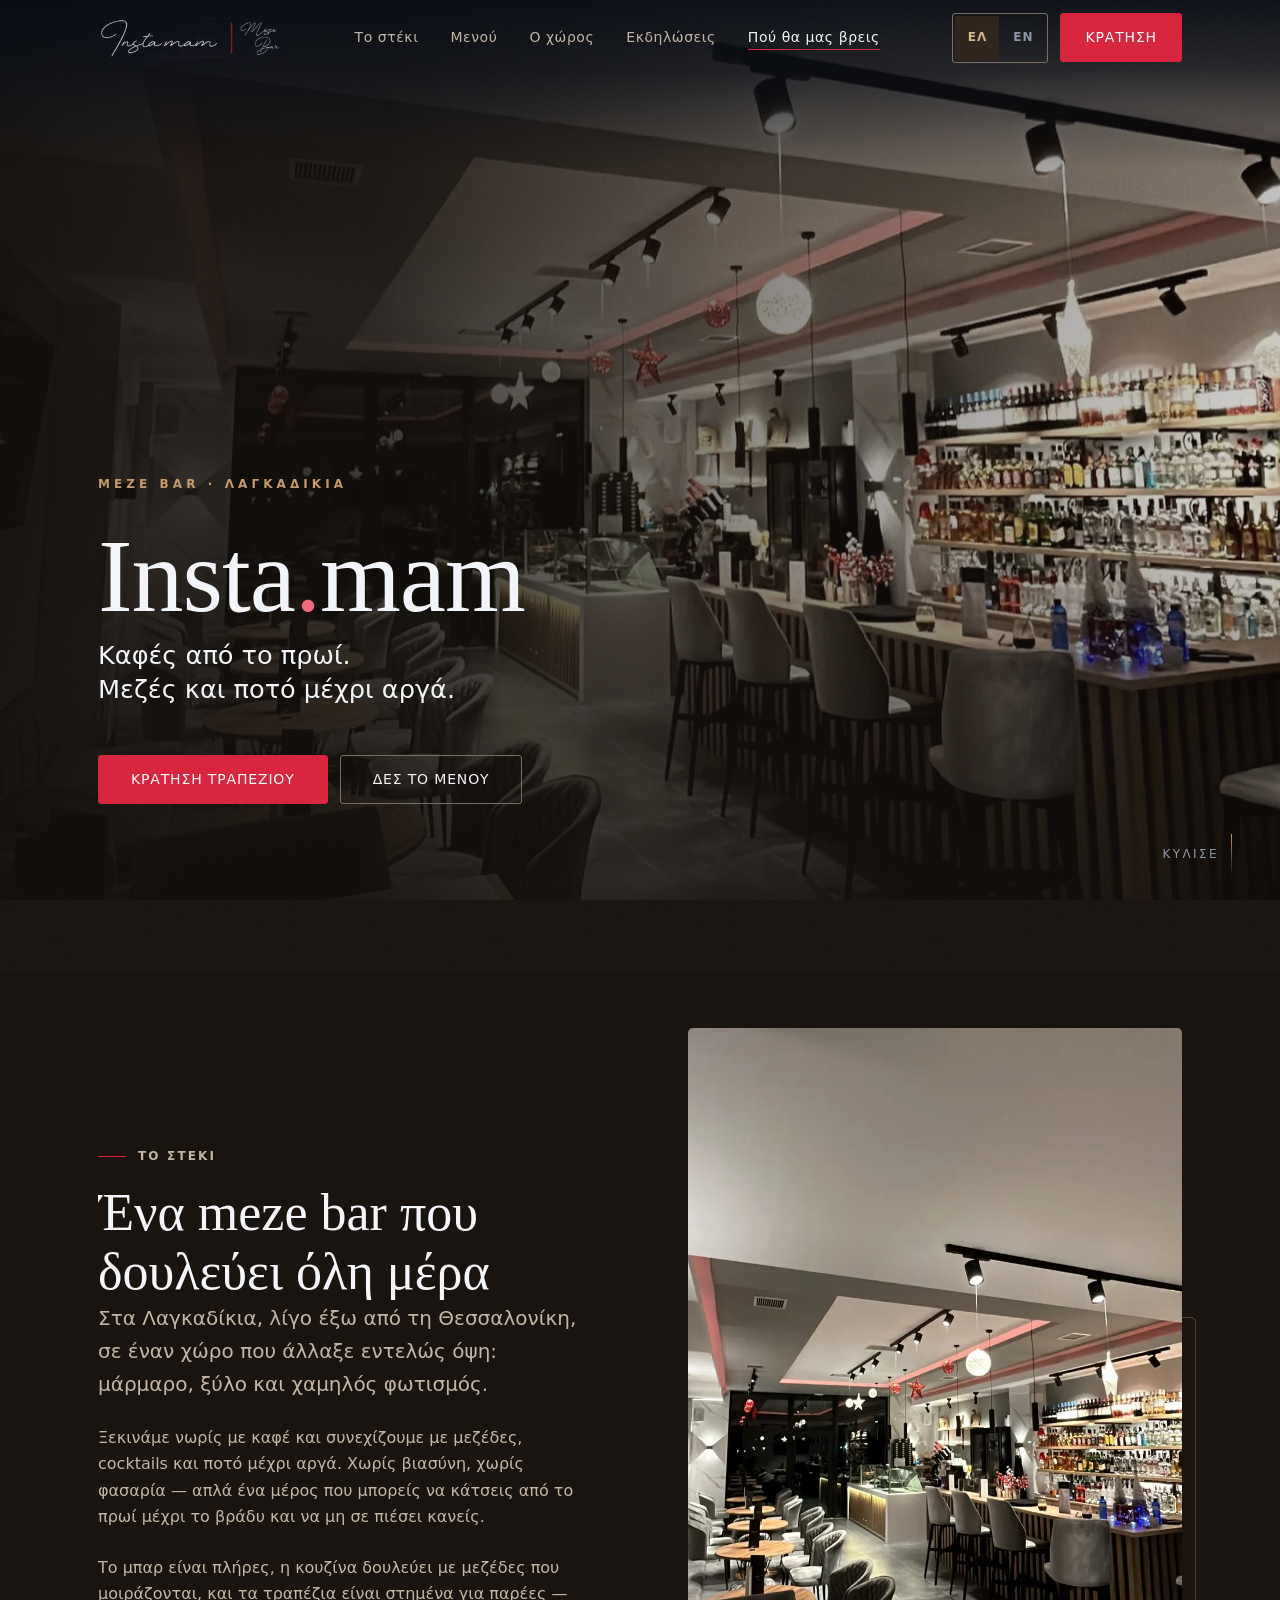
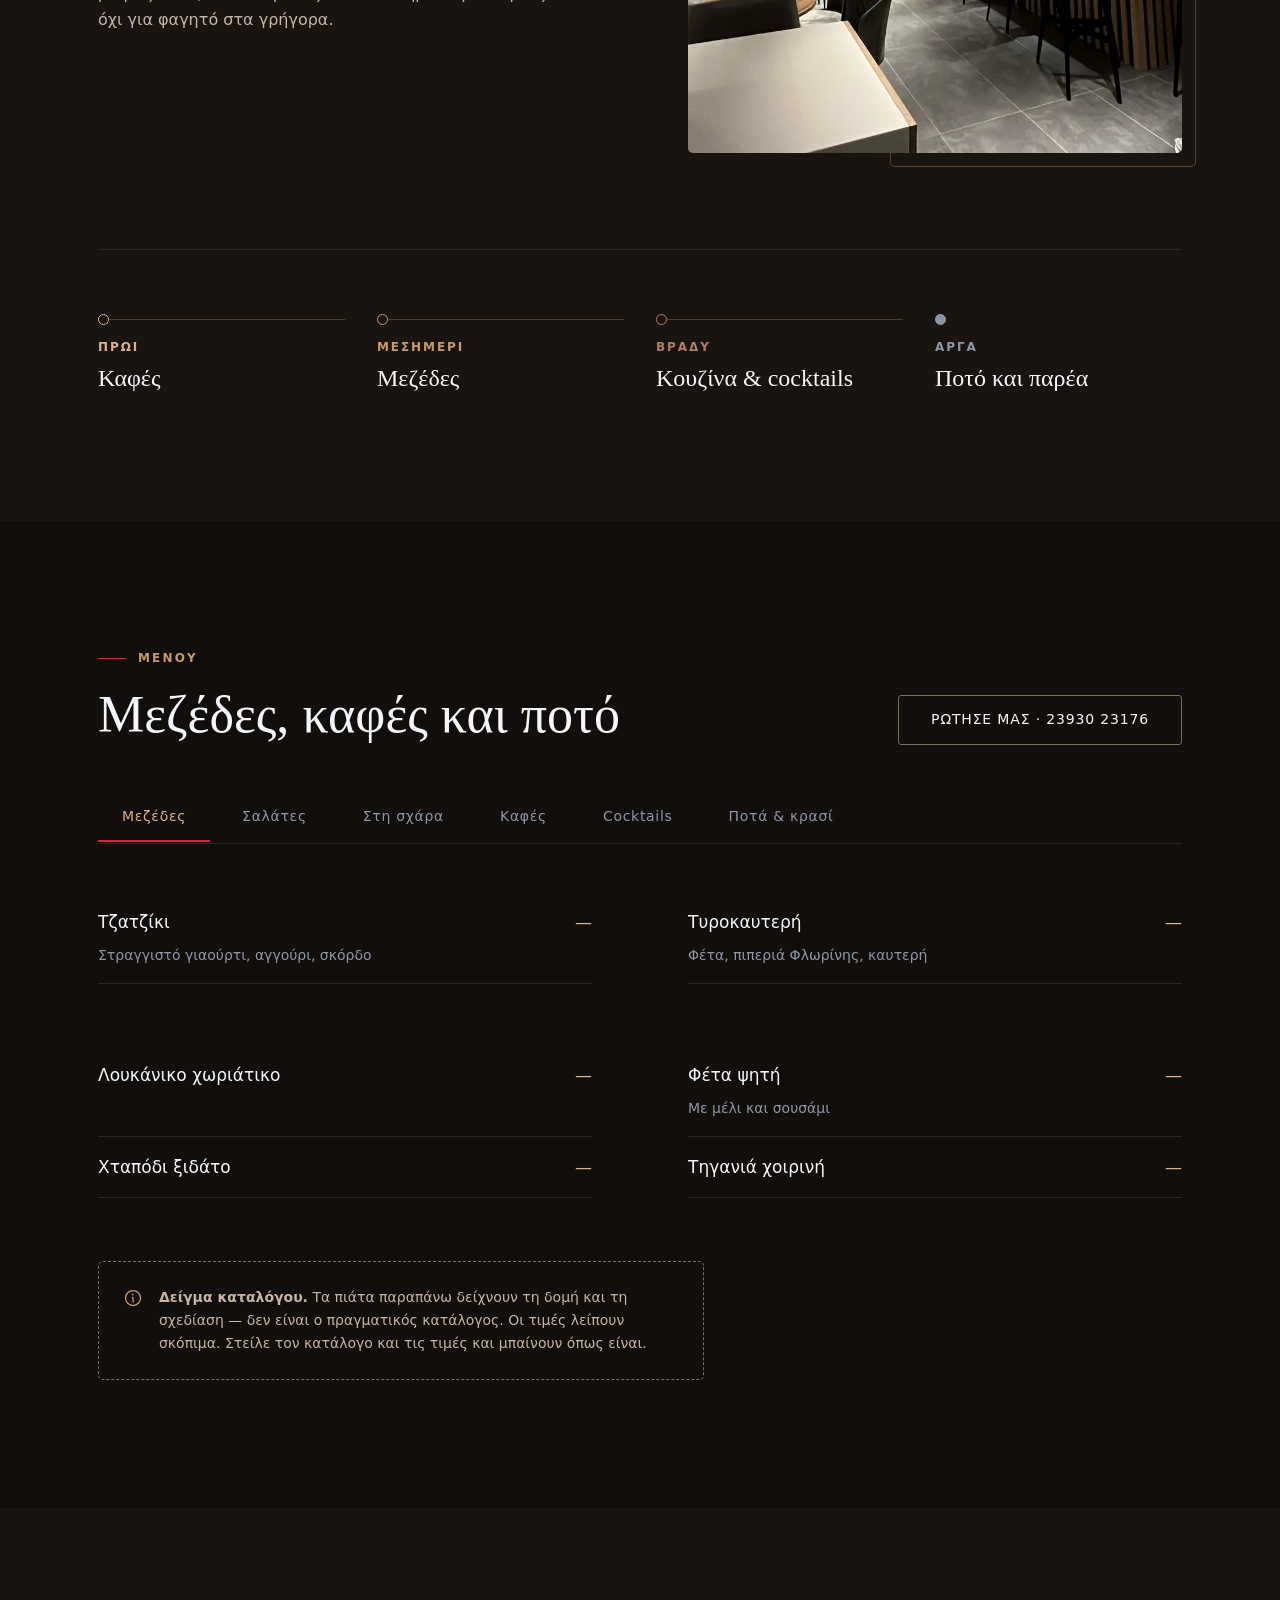
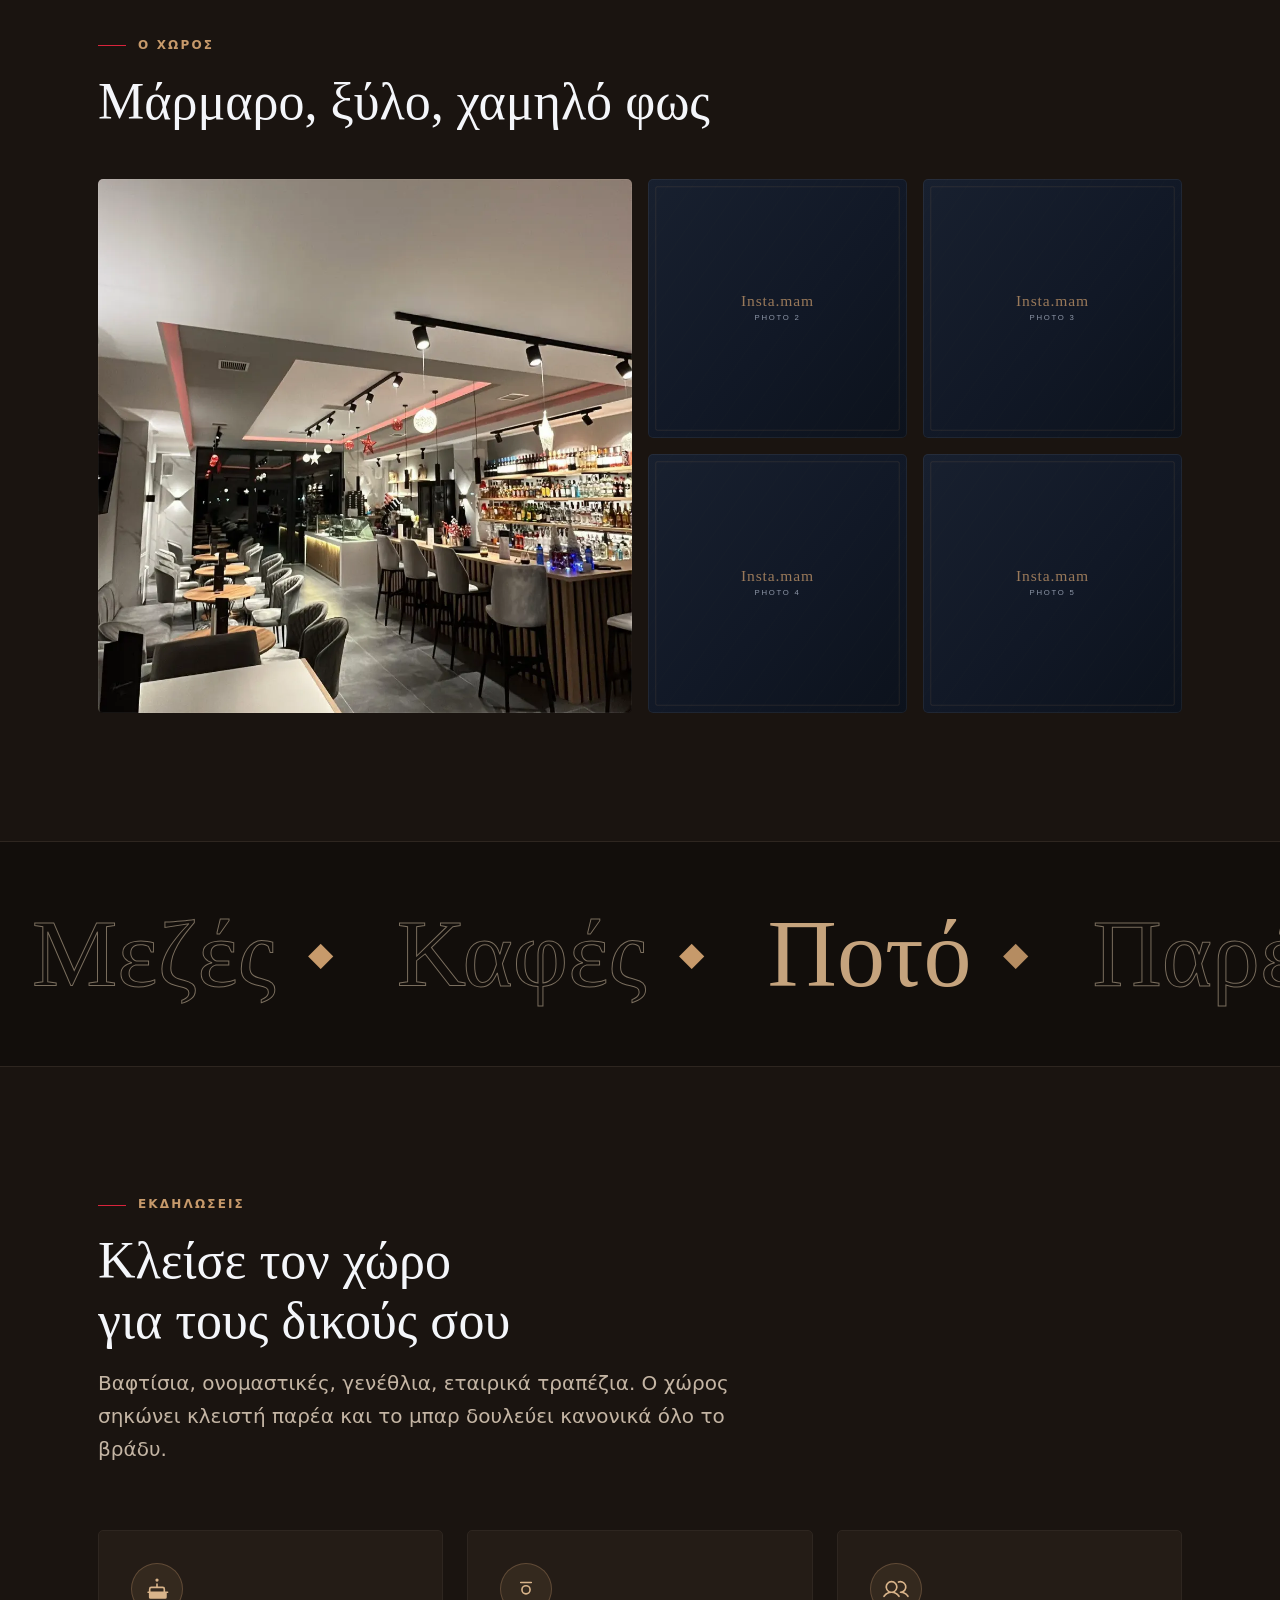
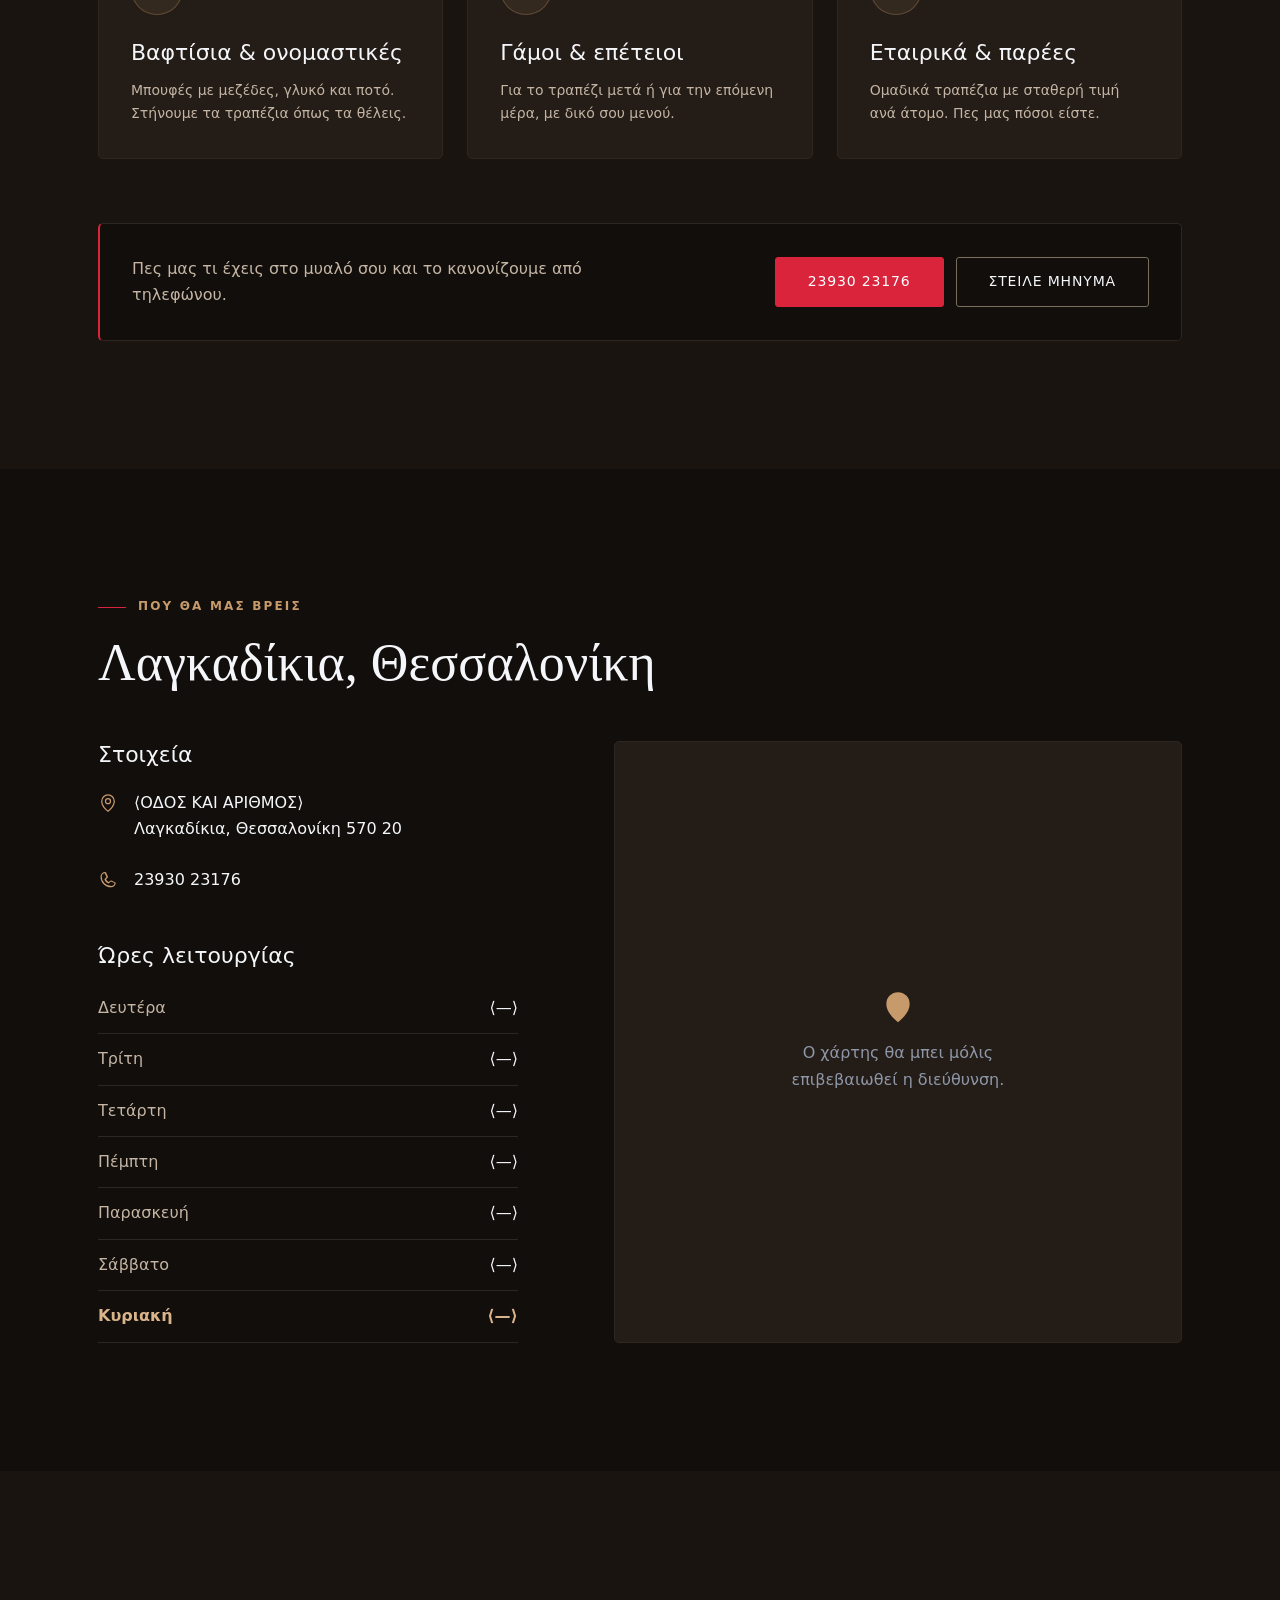
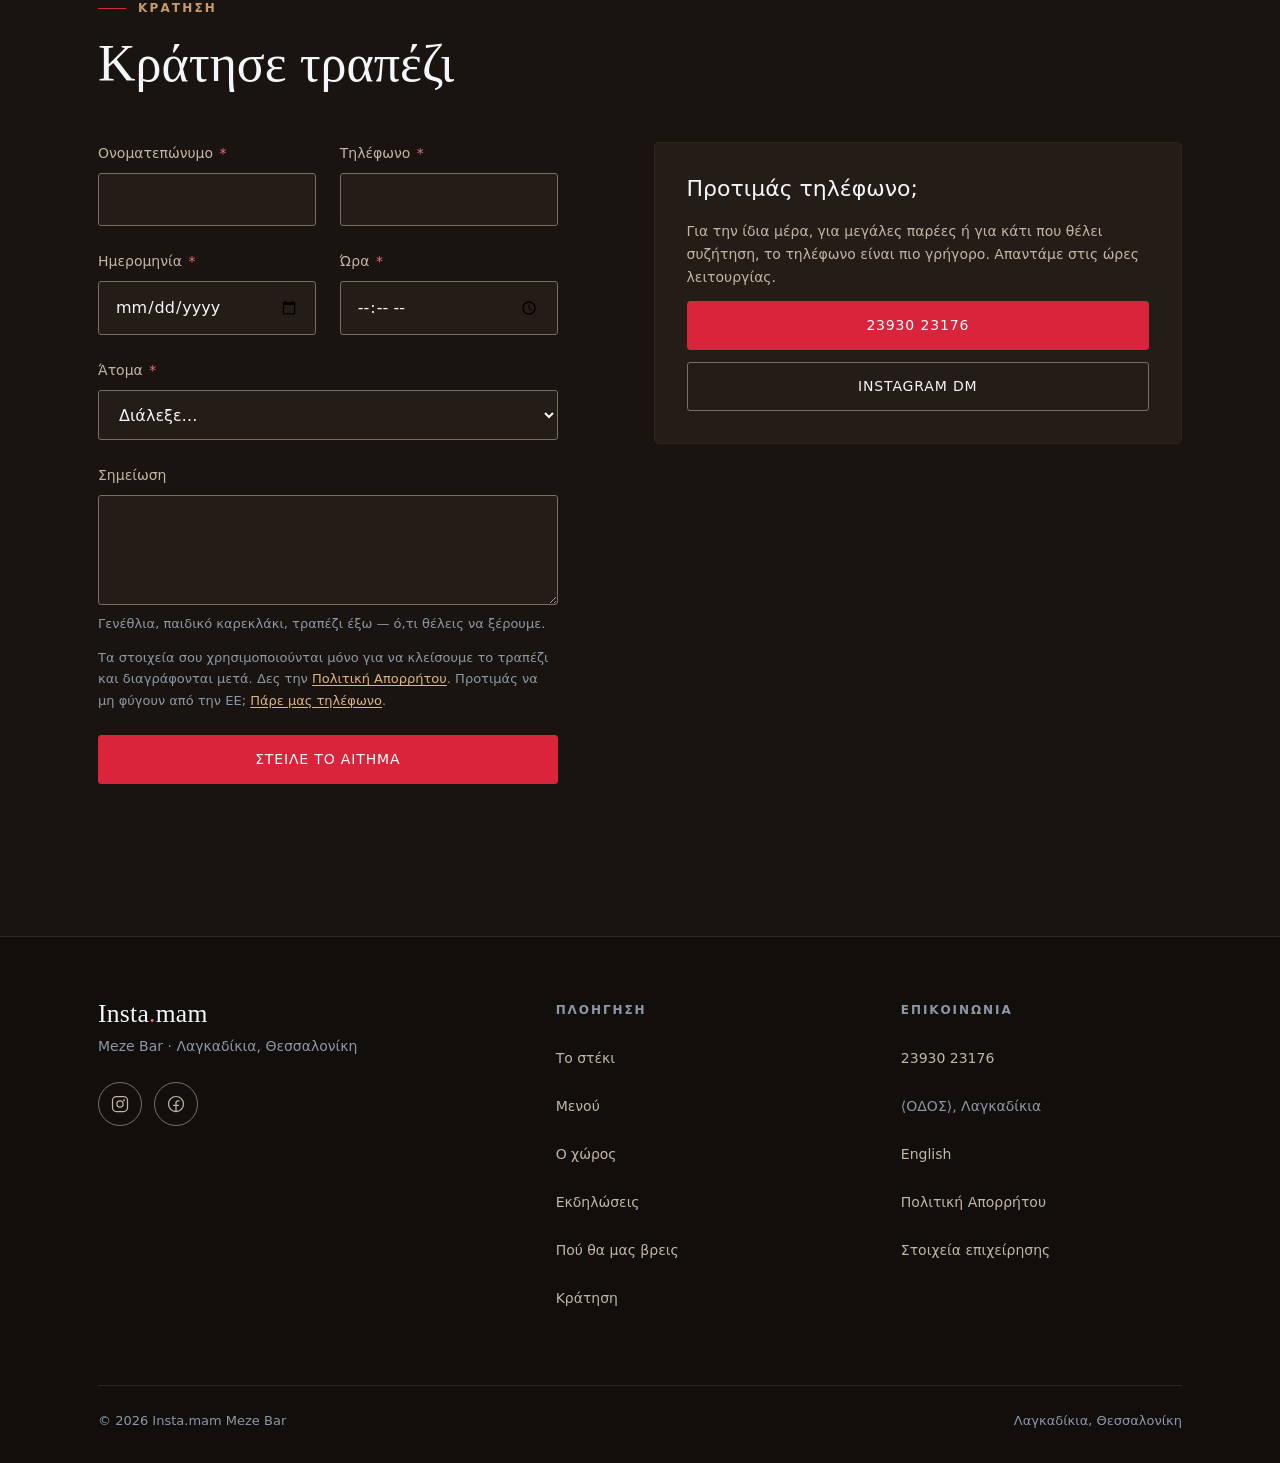
==== commit d26b4e8c: "Apply verified details from the Google Business listing From the listing: postcode 570 20, price ban" ====
--- a/site/index.html
+++ b/site/index.html
@@ -29,7 +29,7 @@
 <link rel="preload" href="/assets/fonts/commissioner-greek.woff2" as="font" type="font/woff2" crossorigin>
 <link rel="preload" href="/assets/fonts/gfs-didot-greek.woff2" as="font" type="font/woff2" crossorigin>
 <link rel="stylesheet" href="/assets/fonts/fonts.css?v=1">
-<link rel="stylesheet" href="assets/css/style.css?v=2026082413">
+<link rel="stylesheet" href="assets/css/style.css?v=2026082415">
 <link rel="icon" href="assets/img/favicon.svg" type="image/svg+xml">
 <link rel="apple-touch-icon" href="/assets/img/apple-touch-icon.png">
 <link rel="manifest" href="/site.webmanifest">
@@ -62,7 +62,7 @@
     "https://instamam.gr/assets/img/og-image.jpg"
   ],
   "logo": "https://instamam.gr/assets/img/logo.png",
-  "priceRange": "€€",
+  "priceRange": "€",
   "currenciesAccepted": "EUR",
   "paymentAccepted": "Cash, Credit Card",
   "inLanguage": [
@@ -73,7 +73,8 @@
     "@type": "PostalAddress",
     "addressLocality": "Λαγκαδίκια",
     "addressRegion": "Θεσσαλονίκη",
-    "addressCountry": "GR"
+    "addressCountry": "GR",
+    "postalCode": "570 20"
   },
   "areaServed": [
     {
@@ -94,7 +95,8 @@
   "sameAs": [
     "https://www.instagram.com/instamam_mezebar",
     "https://www.facebook.com/profile.php?id=100087998074640"
-  ]
+  ],
+  "additionalType": "https://schema.org/CafeOrCoffeeShop"
 }
 </script>
 </head>
@@ -332,7 +334,7 @@
           <h3>Στοιχεία</h3>
           <p class="info__row">
             <svg width="20" height="20" viewBox="0 0 256 256" fill="currentColor" aria-hidden="true"><path d="M128 64a40 40 0 1 0 40 40 40 40 0 0 0-40-40Zm0 64a24 24 0 1 1 24-24 24 24 0 0 1-24 24Zm0-112a88.1 88.1 0 0 0-88 88c0 31.4 14.51 64.68 42 96.25a254.19 254.19 0 0 0 41.45 38.3 8 8 0 0 0 9.18 0A254.19 254.19 0 0 0 174 200.25c27.45-31.57 42-64.85 42-96.25a88.1 88.1 0 0 0-88-88Zm0 206c-16.53-13-72-60.75-72-118a72 72 0 0 1 144 0c0 57.23-55.47 105-72 118Z"/></svg>
-            <span>⟨ΟΔΟΣ ΚΑΙ ΑΡΙΘΜΟΣ⟩<br>Λαγκαδίκια, Θεσσαλονίκη ⟨ΤΚ⟩</span>
+            <span>⟨ΟΔΟΣ ΚΑΙ ΑΡΙΘΜΟΣ⟩<br>Λαγκαδίκια, Θεσσαλονίκη 570 20</span>
           </p>
           <p class="info__row">
             <svg width="20" height="20" viewBox="0 0 256 256" fill="currentColor" aria-hidden="true"><path d="m222.37 158.46-51.24-23a11.75 11.75 0 0 0-11.19 1L133 152.67a76.13 76.13 0 0 1-29.75-29.5l22.11-27.36a11.75 11.75 0 0 0 1-11.32l-23-51.21A12 12 0 0 0 90.66 26 60.13 60.13 0 0 0 32 86c0 74.8 60.83 135.63 135.63 135.63A60.13 60.13 0 0 0 227.6 163a12 12 0 0 0-5.23-4.54ZM167.63 205.6A119.66 119.66 0 0 1 48 86a44.11 44.11 0 0 1 38.71-43.75l20.9 46.55-22.14 27.4a11.7 11.7 0 0 0-1.09 12.28 92.29 92.29 0 0 0 42.06 41.72 11.71 11.71 0 0 0 12.23-1.19l27-22 46.55 20.9a44.12 44.12 0 0 1-44.59 37.69Z"/></svg>
@@ -379,15 +381,7 @@
     </div>
 
     <div class="reserve__grid">
-      <form class="form" id="reserve-form" data-reveal novalidate
-            data-endpoint="https://formsubmit.co/ajax/teftsispero@gmail.com">
-
-        <!-- FormSubmit settings. Nothing is delivered until the address is
-             confirmed once by email — see content-guide.md §1. -->
-        <input type="hidden" name="_subject" value="Νέα κράτηση από το site">
-        <input type="hidden" name="_template" value="table">
-        <input type="hidden" name="_captcha" value="false">
-
+      <form class="form" id="reserve-form" data-reveal novalidate>
         <div class="form__summary" tabindex="-1" role="alert" aria-labelledby="sum-title">
           <h3 id="sum-title">Έλεγξε τα παρακάτω</h3>
           <ul></ul>
@@ -534,8 +528,9 @@
   </div>
 </dialog>
 
-<script src="assets/js/main.js?v=2026082413" defer></script>
-<script src="assets/js/atmosphere.js?v=2026082413" defer></script>
+<script src="assets/js/data.js?v=2026082415" defer></script>
+<script src="assets/js/main.js?v=2026082415" defer></script>
+<script src="assets/js/atmosphere.js?v=2026082415" defer></script>
 <!-- Mobile action bar: on a phone the two things people actually want are
      "call them" and "book a table". Not a shrunken desktop header. -->
 <div class="actionbar" aria-label="Γρήγορες ενέργειες">
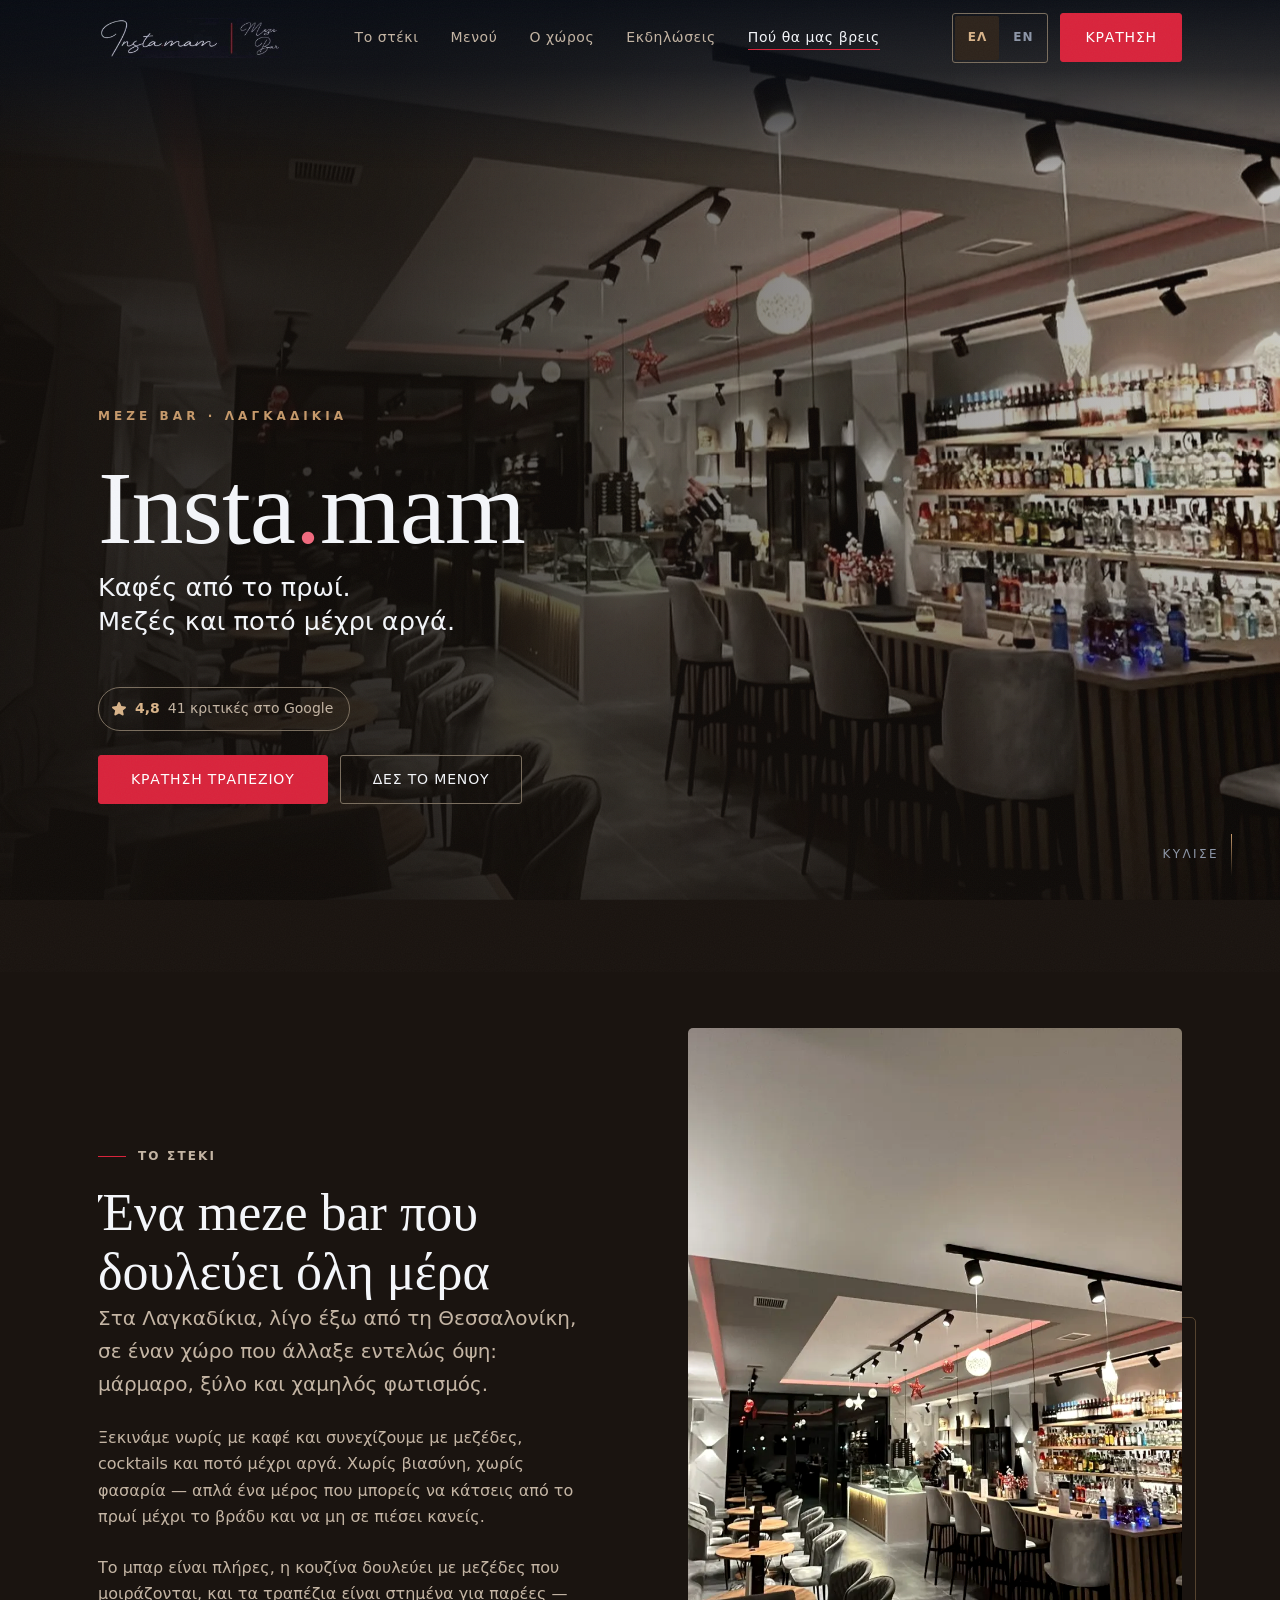
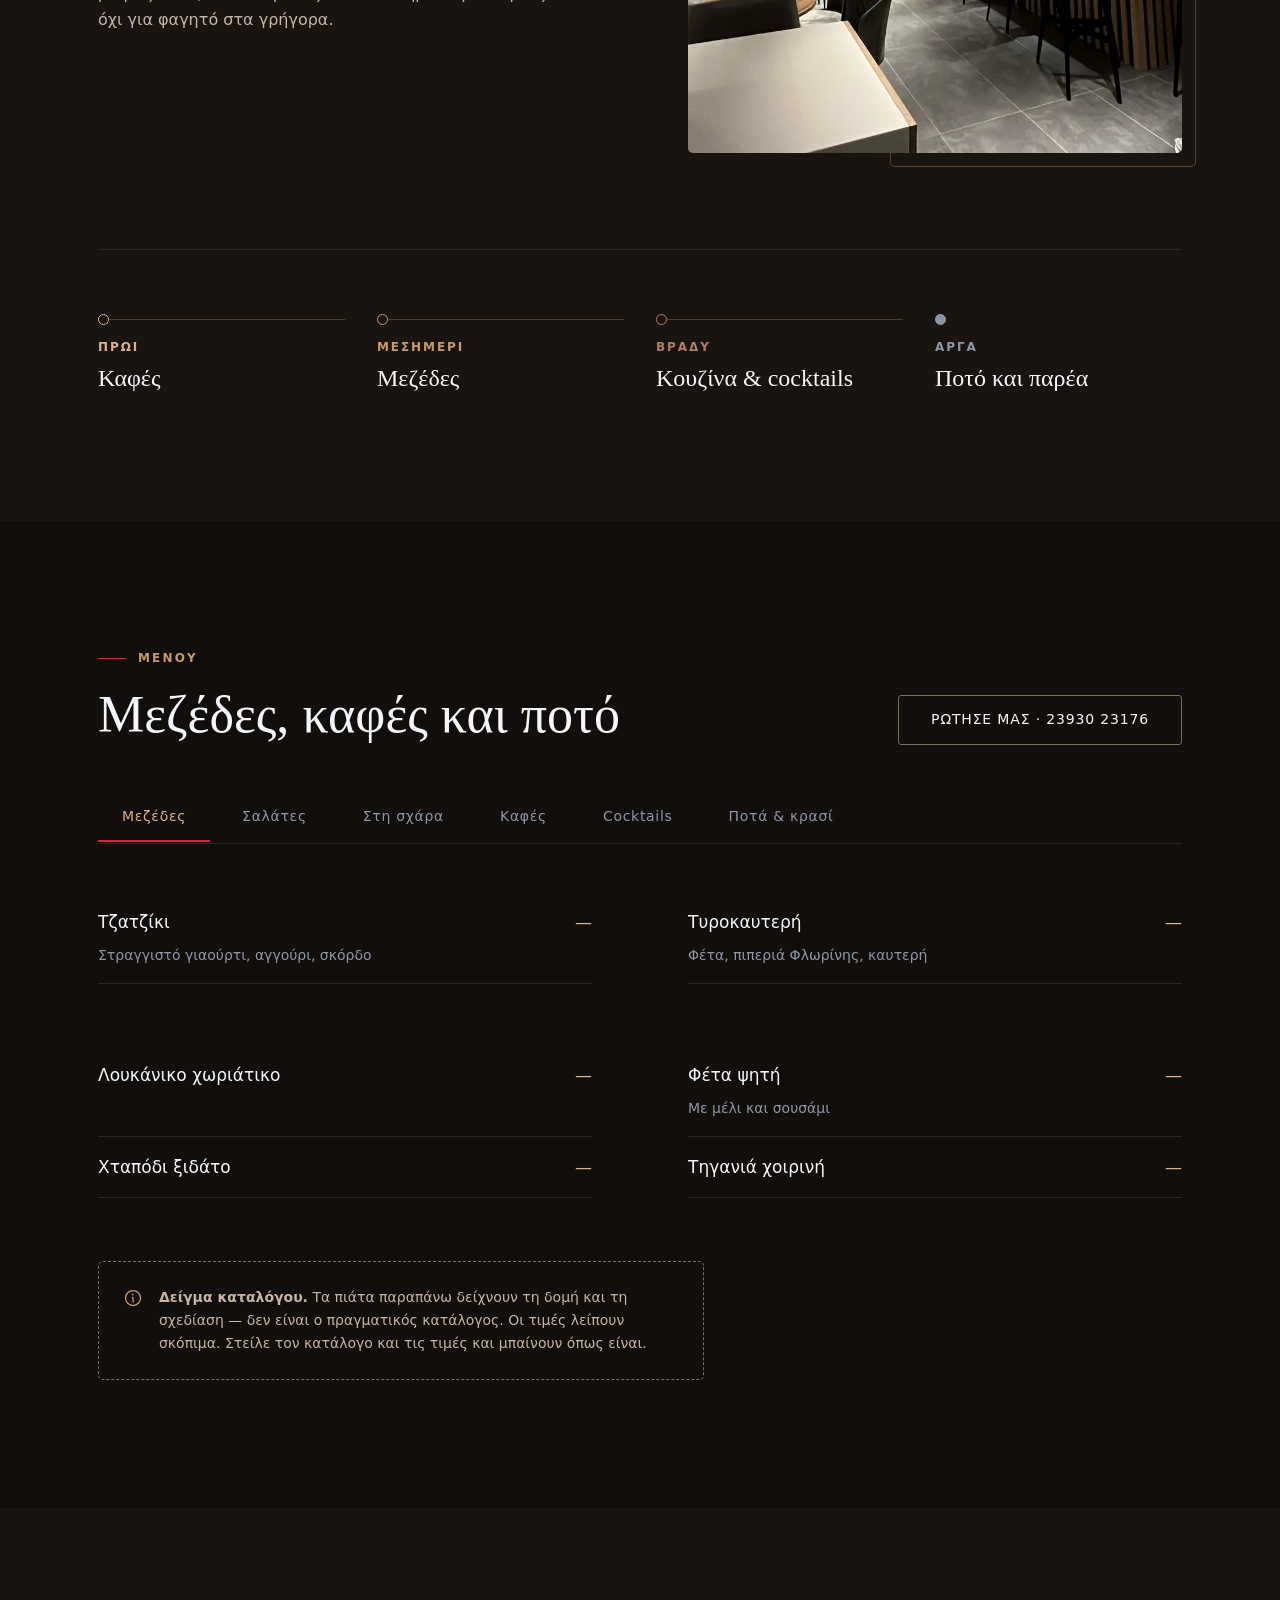
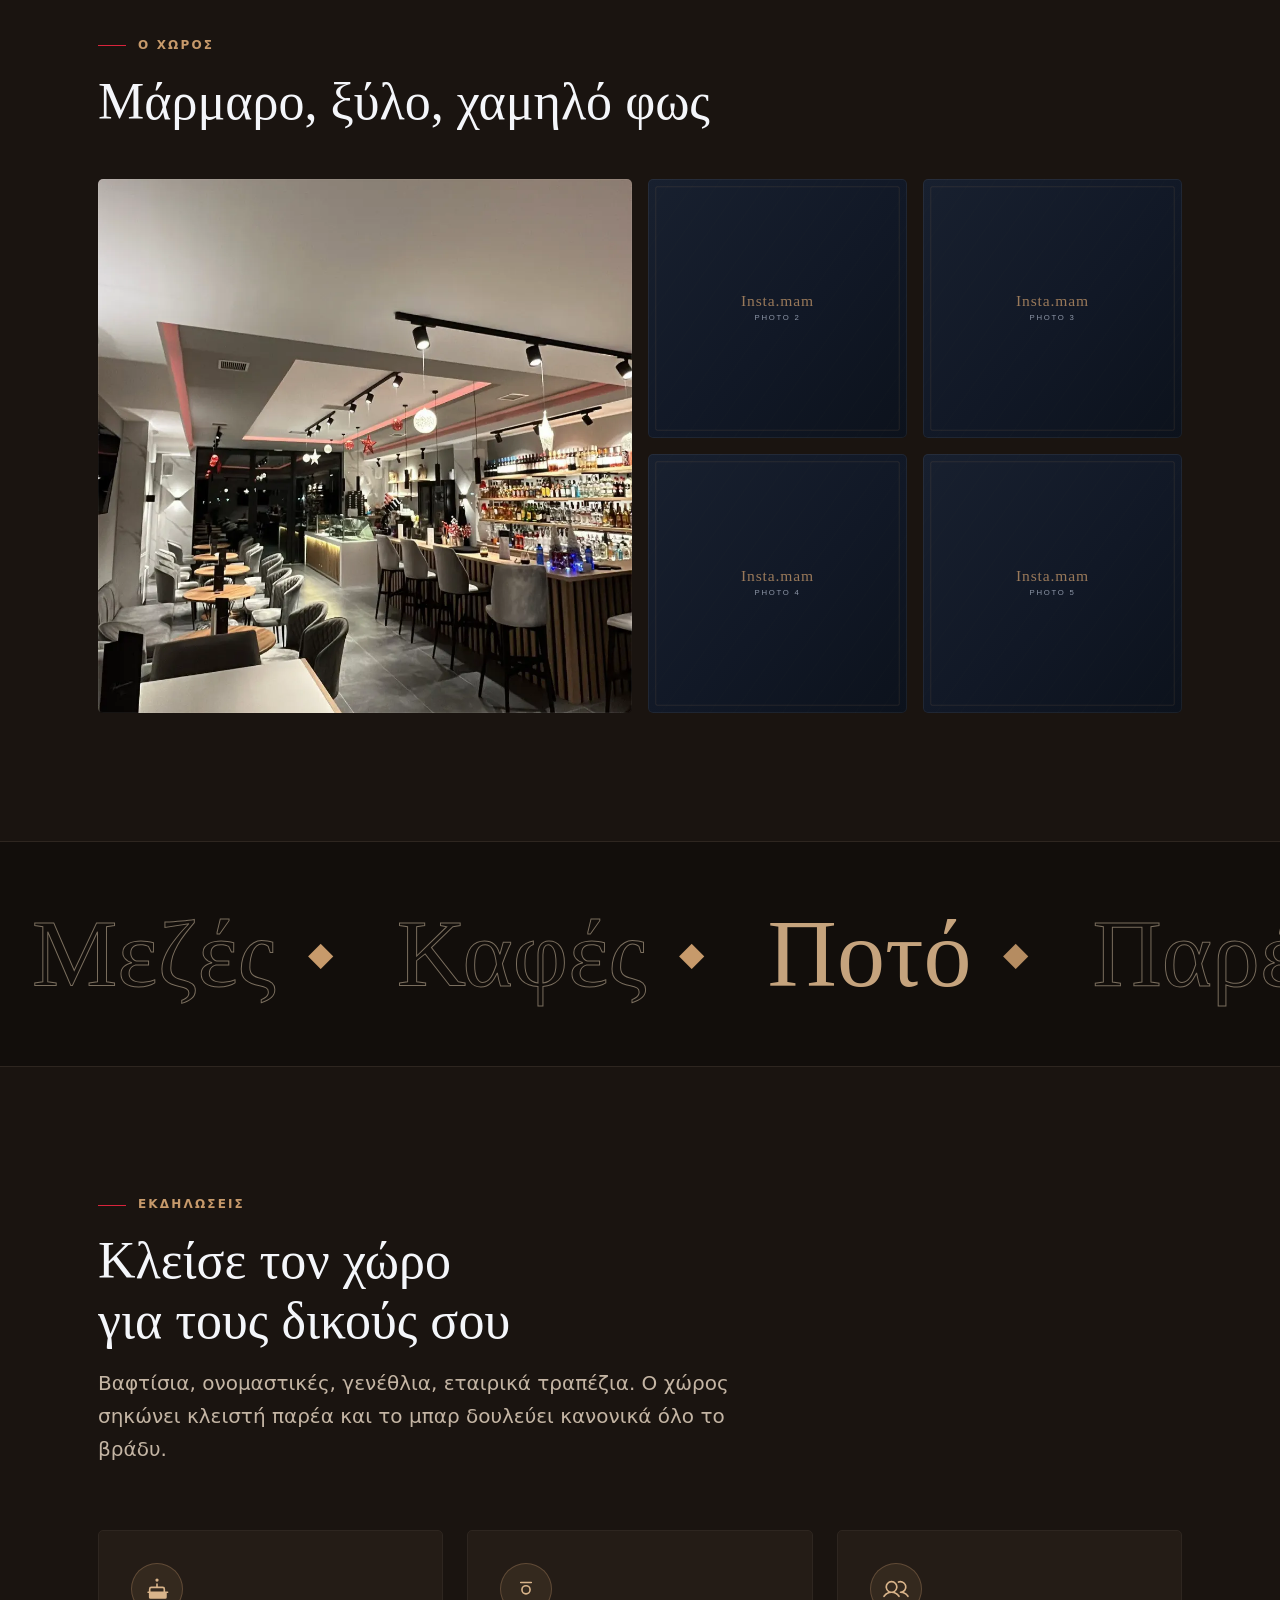
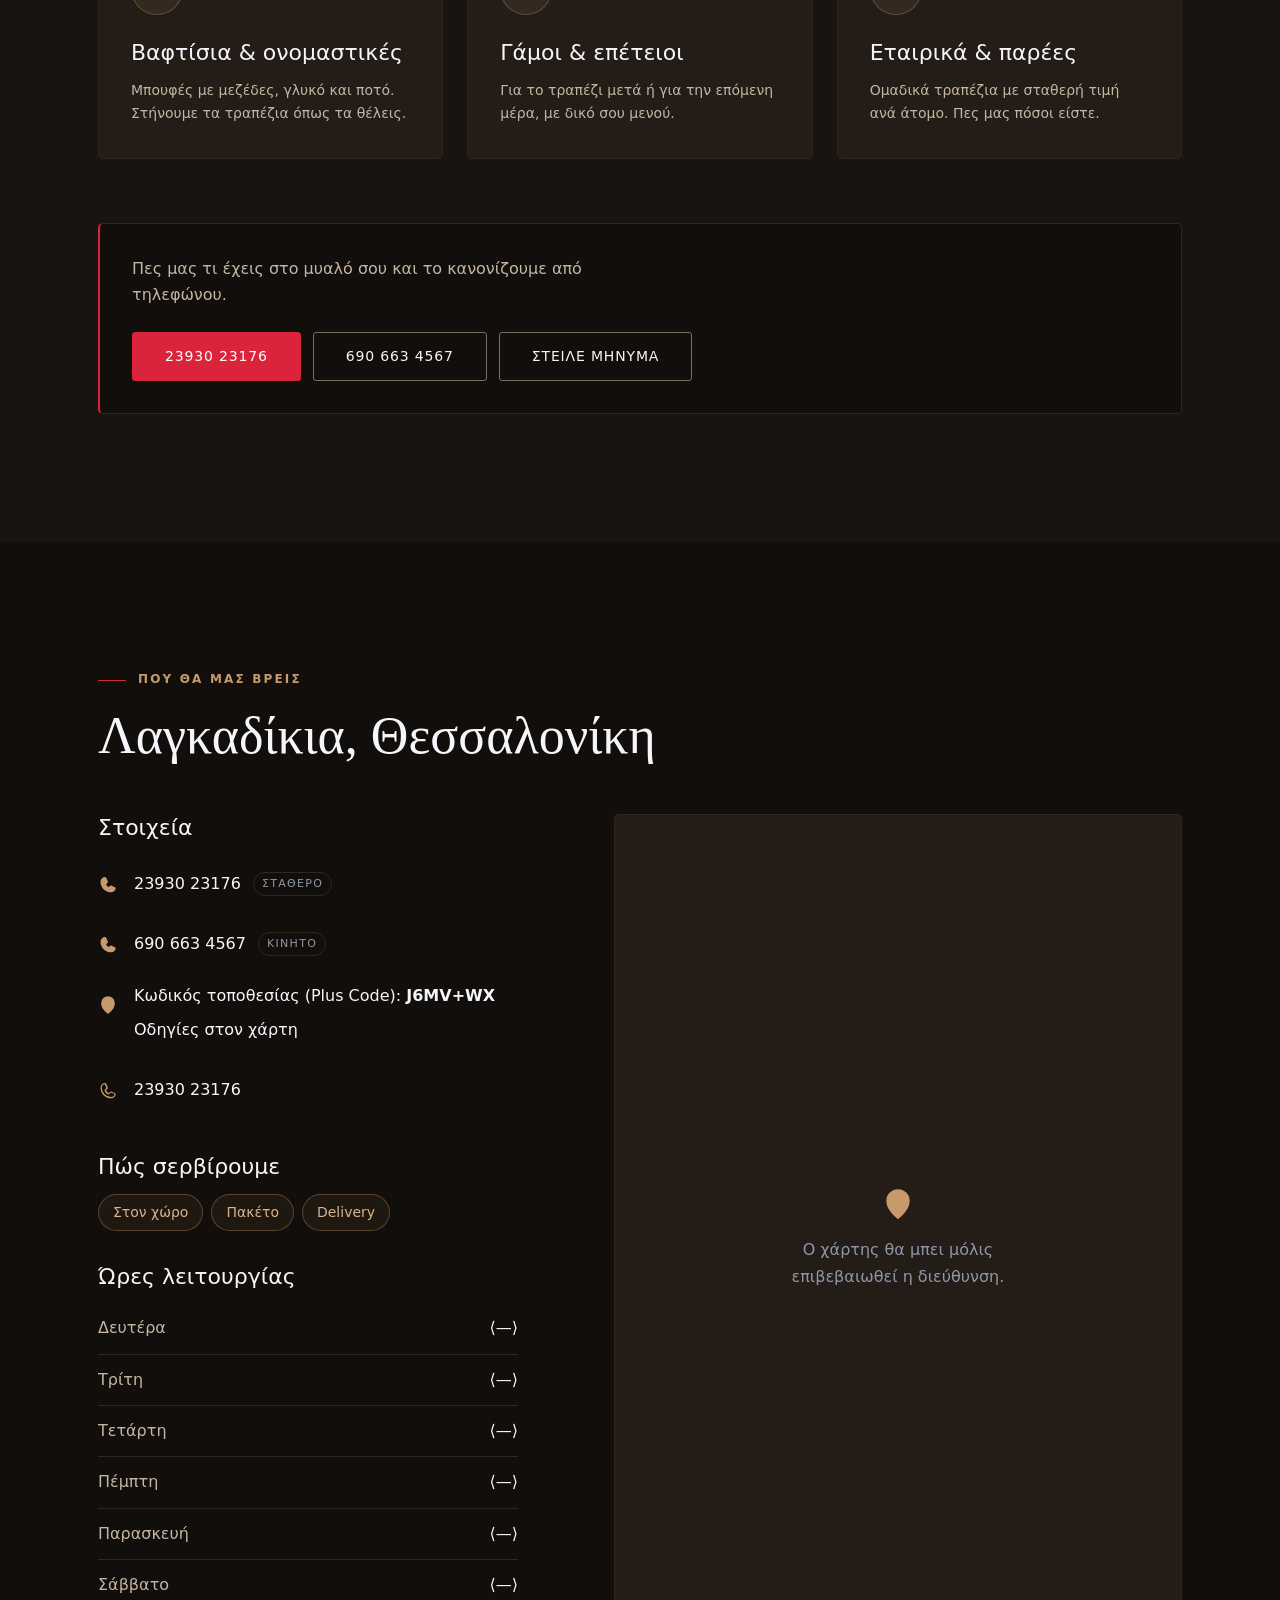
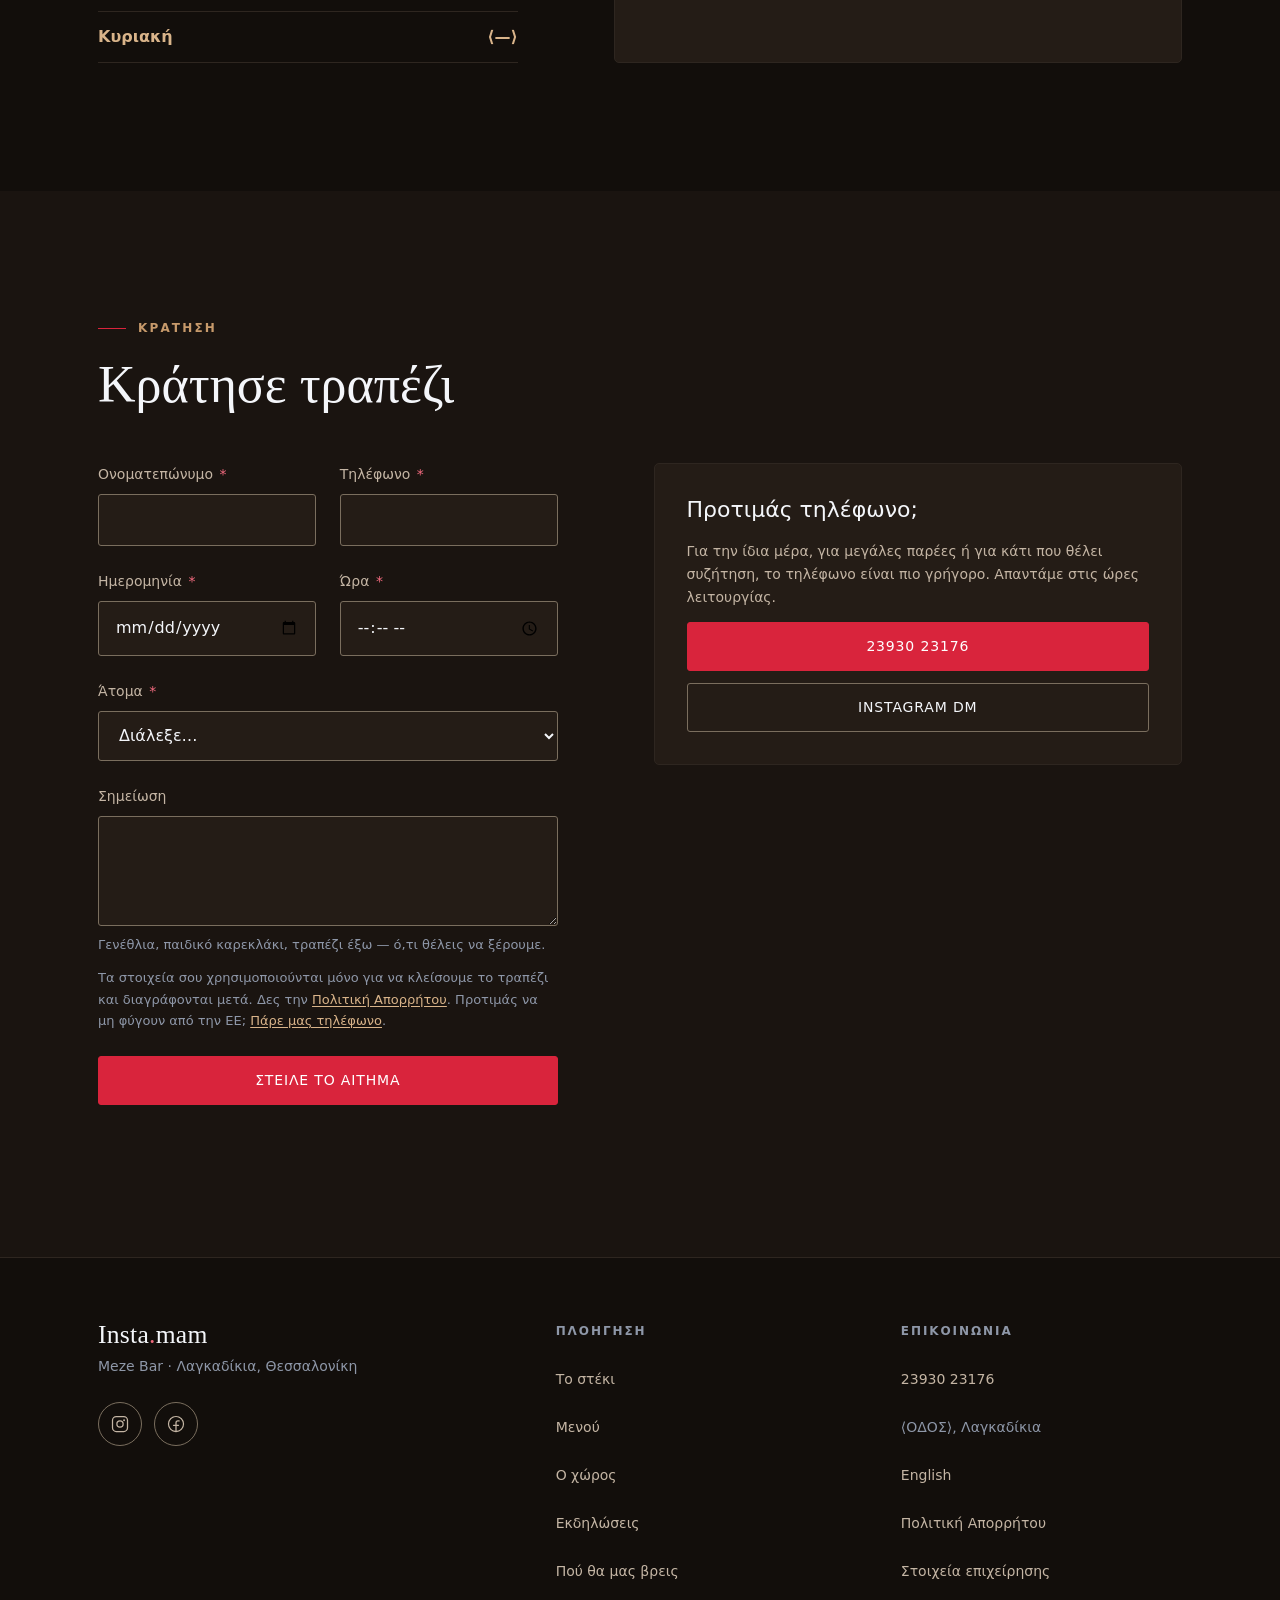
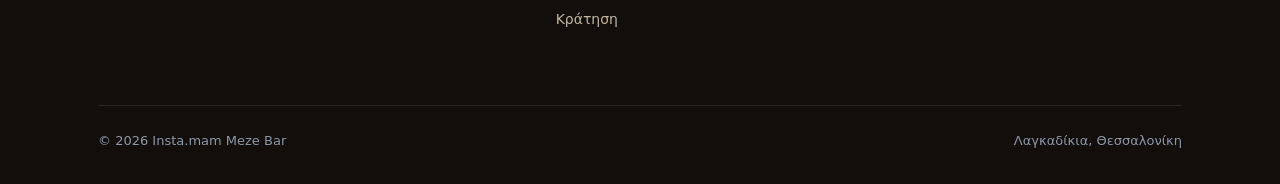
==== commit fa217b60: "Add second phone, service options, Plus Code and Google rating Both numbers are real, so both are sh" ====
--- a/site/index.html
+++ b/site/index.html
@@ -29,7 +29,7 @@
 <link rel="preload" href="/assets/fonts/commissioner-greek.woff2" as="font" type="font/woff2" crossorigin>
 <link rel="preload" href="/assets/fonts/gfs-didot-greek.woff2" as="font" type="font/woff2" crossorigin>
 <link rel="stylesheet" href="/assets/fonts/fonts.css?v=1">
-<link rel="stylesheet" href="assets/css/style.css?v=2026082415">
+<link rel="stylesheet" href="assets/css/style.css?v=2026082416">
 <link rel="icon" href="assets/img/favicon.svg" type="image/svg+xml">
 <link rel="apple-touch-icon" href="/assets/img/apple-touch-icon.png">
 <link rel="manifest" href="/site.webmanifest">
@@ -96,7 +96,38 @@
     "https://www.instagram.com/instamam_mezebar",
     "https://www.facebook.com/profile.php?id=100087998074640"
   ],
-  "additionalType": "https://schema.org/CafeOrCoffeeShop"
+  "additionalType": "https://schema.org/CafeOrCoffeeShop",
+  "contactPoint": [
+    {
+      "@type": "ContactPoint",
+      "telephone": "+302393023176",
+      "contactType": "reservations"
+    },
+    {
+      "@type": "ContactPoint",
+      "telephone": "+306906634567",
+      "contactType": "customer service"
+    }
+  ],
+  "hasMap": "https://www.google.com/maps/search/?api=1&query=J6MV%2BWX%20Lagkadikia",
+  "hasDeliveryService": true,
+  "amenityFeature": [
+    {
+      "@type": "LocationFeatureSpecification",
+      "name": "Dine-in",
+      "value": true
+    },
+    {
+      "@type": "LocationFeatureSpecification",
+      "name": "Takeaway",
+      "value": true
+    },
+    {
+      "@type": "LocationFeatureSpecification",
+      "name": "Delivery",
+      "value": true
+    }
+  ]
 }
 </script>
 </head>
@@ -165,7 +196,8 @@
     <p class="hero__status" data-status-mount data-src="assets/data/hours.json" hidden></p>
     <h1 class="hero__wordmark" id="hero-title">Insta<i>.</i>mam</h1>
     <p class="hero__tag" data-wipe>Καφές από το πρωί.<br>Μεζές και ποτό μέχρι αργά.</p>
-    <div class="hero__cta">
+        <p class="grating"><a href="https://www.google.com/maps/search/?api=1&amp;query=Instamam%20Meze%20Bar%20Lagkadikia" target="_blank" rel="noopener noreferrer"><span class="grating__stars" aria-hidden="true"><svg width="16" height="16" viewBox="0 0 256 256" fill="currentColor" aria-hidden="true"><path d="M239.2 97.29a16 16 0 0 0-13.81-11L166 81.17l-23.28-55.36a15.95 15.95 0 0 0-29.4 0L90.07 81.17 30.61 86.3a16 16 0 0 0-9.11 28.06l45.11 39.42-13.52 58.54a16 16 0 0 0 23.84 17.34l51-31.49 51.11 31.49a16 16 0 0 0 23.84-17.34l-13.51-58.6 45.1-39.36a16 16 0 0 0 4.73-17.07Z"/></svg></span><strong>4,8</strong> 41 κριτικές στο Google</a></p>
+<div class="hero__cta">
       <a class="btn btn--primary" href="#reserve">Κράτηση τραπεζιού</a>
       <a class="btn btn--ghost" href="#menu">Δες το μενού</a>
     </div>
@@ -314,6 +346,7 @@
       <p>Πες μας τι έχεις στο μυαλό σου και το κανονίζουμε από τηλεφώνου.</p>
       <div class="events__actions">
         <a class="btn btn--primary" href="tel:+302393023176">23930 23176</a>
+        <a class="btn btn--ghost" href="tel:+306906634567">690 663 4567</a>
         <a class="btn btn--ghost" href="#reserve">Στείλε μήνυμα</a>
       </div>
     </div>
@@ -333,13 +366,31 @@
         <div class="info__block">
           <h3>Στοιχεία</h3>
           <p class="info__row">
-            <svg width="20" height="20" viewBox="0 0 256 256" fill="currentColor" aria-hidden="true"><path d="M128 64a40 40 0 1 0 40 40 40 40 0 0 0-40-40Zm0 64a24 24 0 1 1 24-24 24 24 0 0 1-24 24Zm0-112a88.1 88.1 0 0 0-88 88c0 31.4 14.51 64.68 42 96.25a254.19 254.19 0 0 0 41.45 38.3 8 8 0 0 0 9.18 0A254.19 254.19 0 0 0 174 200.25c27.45-31.57 42-64.85 42-96.25a88.1 88.1 0 0 0-88-88Zm0 206c-16.53-13-72-60.75-72-118a72 72 0 0 1 144 0c0 57.23-55.47 105-72 118Z"/></svg>
-            <span>⟨ΟΔΟΣ ΚΑΙ ΑΡΙΘΜΟΣ⟩<br>Λαγκαδίκια, Θεσσαλονίκη 570 20</span>
+            <svg width="20" height="20" viewBox="0 0 256 256" fill="currentColor" aria-hidden="true"><path d="m222.37 158.46-51.24-23a11.75 11.75 0 0 0-11.19 1L133 152.67a76.13 76.13 0 0 1-29.75-29.5l22.11-27.36a11.75 11.75 0 0 0 1-11.32l-23-51.21A12 12 0 0 0 90.66 26 60.13 60.13 0 0 0 32 86c0 74.8 60.83 135.63 135.63 135.63A60.13 60.13 0 0 0 227.6 163a12 12 0 0 0-5.23-4.54Z"/></svg>
+            <span><a href="tel:+302393023176">23930 23176</a><span class="info__tag">Σταθερό</span></span>
+          </p>
+          <p class="info__row">
+            <svg width="20" height="20" viewBox="0 0 256 256" fill="currentColor" aria-hidden="true"><path d="m222.37 158.46-51.24-23a11.75 11.75 0 0 0-11.19 1L133 152.67a76.13 76.13 0 0 1-29.75-29.5l22.11-27.36a11.75 11.75 0 0 0 1-11.32l-23-51.21A12 12 0 0 0 90.66 26 60.13 60.13 0 0 0 32 86c0 74.8 60.83 135.63 135.63 135.63A60.13 60.13 0 0 0 227.6 163a12 12 0 0 0-5.23-4.54Z"/></svg>
+            <span><a href="tel:+306906634567">690 663 4567</a><span class="info__tag">Κινητό</span></span>
+          </p>
+          <p class="info__row">
+            <svg width="20" height="20" viewBox="0 0 256 256" fill="currentColor" aria-hidden="true"><path d="M128 64a40 40 0 1 0 40 40 40 40 0 0 0-40-40Zm0 64a24 24 0 1 1 24-24 24 24 0 0 1-24 24Zm0-112a88.1 88.1 0 0 0-88 88c0 31.4 14.51 64.68 42 96.25a254.19 254.19 0 0 0 41.45 38.3 8 8 0 0 0 9.18 0A254.19 254.19 0 0 0 174 200.25c27.45-31.57 42-64.85 42-96.25a88.1 88.1 0 0 0-88-88Z"/></svg>
+            <span>Κωδικός τοποθεσίας (Plus Code): <strong>J6MV+WX</strong><br>
+              <a href="https://www.google.com/maps/search/?api=1&amp;query=J6MV%2BWX%20Lagkadikia" target="_blank" rel="noopener noreferrer">Οδηγίες στον χάρτη</a></span>
           </p>
           <p class="info__row">
             <svg width="20" height="20" viewBox="0 0 256 256" fill="currentColor" aria-hidden="true"><path d="m222.37 158.46-51.24-23a11.75 11.75 0 0 0-11.19 1L133 152.67a76.13 76.13 0 0 1-29.75-29.5l22.11-27.36a11.75 11.75 0 0 0 1-11.32l-23-51.21A12 12 0 0 0 90.66 26 60.13 60.13 0 0 0 32 86c0 74.8 60.83 135.63 135.63 135.63A60.13 60.13 0 0 0 227.6 163a12 12 0 0 0-5.23-4.54ZM167.63 205.6A119.66 119.66 0 0 1 48 86a44.11 44.11 0 0 1 38.71-43.75l20.9 46.55-22.14 27.4a11.7 11.7 0 0 0-1.09 12.28 92.29 92.29 0 0 0 42.06 41.72 11.71 11.71 0 0 0 12.23-1.19l27-22 46.55 20.9a44.12 44.12 0 0 1-44.59 37.69Z"/></svg>
             <a href="tel:+302393023176">23930 23176</a>
           </p>
+        </div>
+
+        <div class="info__block">
+          <h3>Πώς σερβίρουμε</h3>
+          <ul class="services">
+            <li>Στον χώρο</li>
+            <li>Πακέτο</li>
+            <li>Delivery</li>
+          </ul>
         </div>
 
         <div class="info__block">
@@ -528,9 +579,9 @@
   </div>
 </dialog>
 
-<script src="assets/js/data.js?v=2026082415" defer></script>
-<script src="assets/js/main.js?v=2026082415" defer></script>
-<script src="assets/js/atmosphere.js?v=2026082415" defer></script>
+<script src="assets/js/data.js?v=2026082416" defer></script>
+<script src="assets/js/main.js?v=2026082416" defer></script>
+<script src="assets/js/atmosphere.js?v=2026082416" defer></script>
 <!-- Mobile action bar: on a phone the two things people actually want are
      "call them" and "book a table". Not a shrunken desktop header. -->
 <div class="actionbar" aria-label="Γρήγορες ενέργειες">
--- a/site/assets/css/style.css
+++ b/site/assets/css/style.css
@@ -1361,3 +1361,46 @@
   margin-top: calc(var(--s3) * -1);
 }
 .form__privacy a { color: var(--oak-hi); text-decoration: underline; text-underline-offset: 2px; }
+
+/* ==========================================================================
+   DETAILS FROM THE GOOGLE BUSINESS LISTING
+   ========================================================================== */
+
+/* Landline / mobile distinction — the label has to be readable, not decorative,
+   because picking the wrong number is a real cost to the caller. */
+.info__tag {
+  display: inline-block; margin-left: var(--s3);
+  font-size: 0.6875rem; letter-spacing: 0.12em; text-transform: uppercase;
+  color: var(--muted-dim);
+  border: 1px solid var(--line); border-radius: 999px;
+  padding: 2px 8px; vertical-align: middle;
+}
+
+/* Dine-in / takeaway / delivery. Delivery in particular was nowhere on the
+   site before, and it is the kind of thing people search for by name. */
+.services { list-style: none; padding: 0; display: flex; flex-wrap: wrap; gap: var(--s2); }
+.services li {
+  font-size: var(--fs-sm); color: var(--oak-hi);
+  border: 1px solid rgba(199,154,107,0.35);
+  background: rgba(199,154,107,0.07);
+  border-radius: 999px; padding: 6px 14px;
+}
+
+/* Google rating.
+   Shown as plain linked text with attribution, NOT as aggregateRating in
+   structured data: marking up ratings you did not collect yourself is
+   self-serving review markup under Google's policy and risks a manual
+   action. Displaying it is fine; claiming it in schema is not. */
+.grating { margin-bottom: var(--s5); }
+.grating a {
+  display: inline-flex; align-items: center; gap: var(--s2);
+  min-height: 44px; padding: 0 var(--s4) 0 var(--s3);
+  border: 1px solid var(--line-strong); border-radius: 999px;
+  font-size: var(--fs-sm); color: var(--muted);
+  transition: border-color var(--dur-fast) var(--ease-out),
+              color var(--dur-fast) var(--ease-out),
+              background var(--dur-fast) var(--ease-out);
+}
+.grating a:hover { border-color: var(--oak); color: var(--text); background: rgba(199,154,107,0.08); }
+.grating strong { color: var(--oak-hi); font-weight: 600; }
+.grating__stars { display: inline-flex; color: var(--oak-hi); }
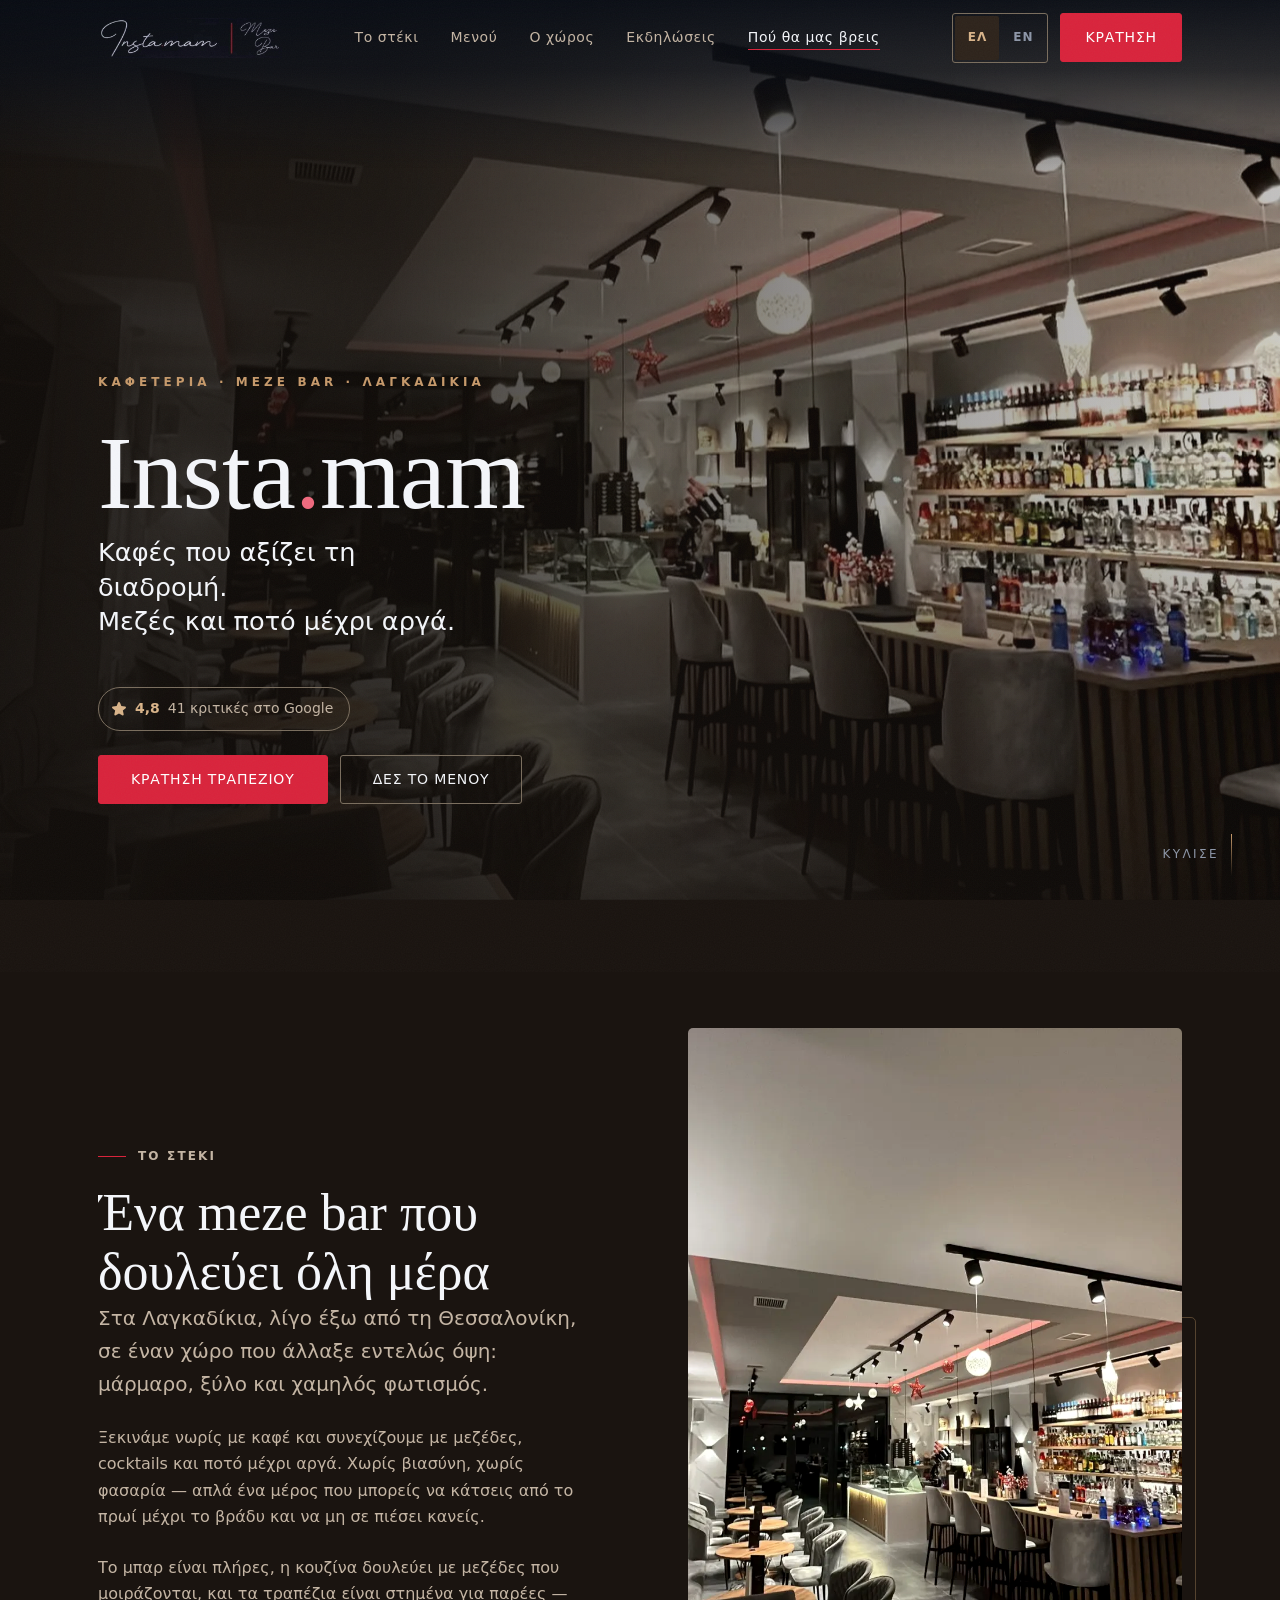
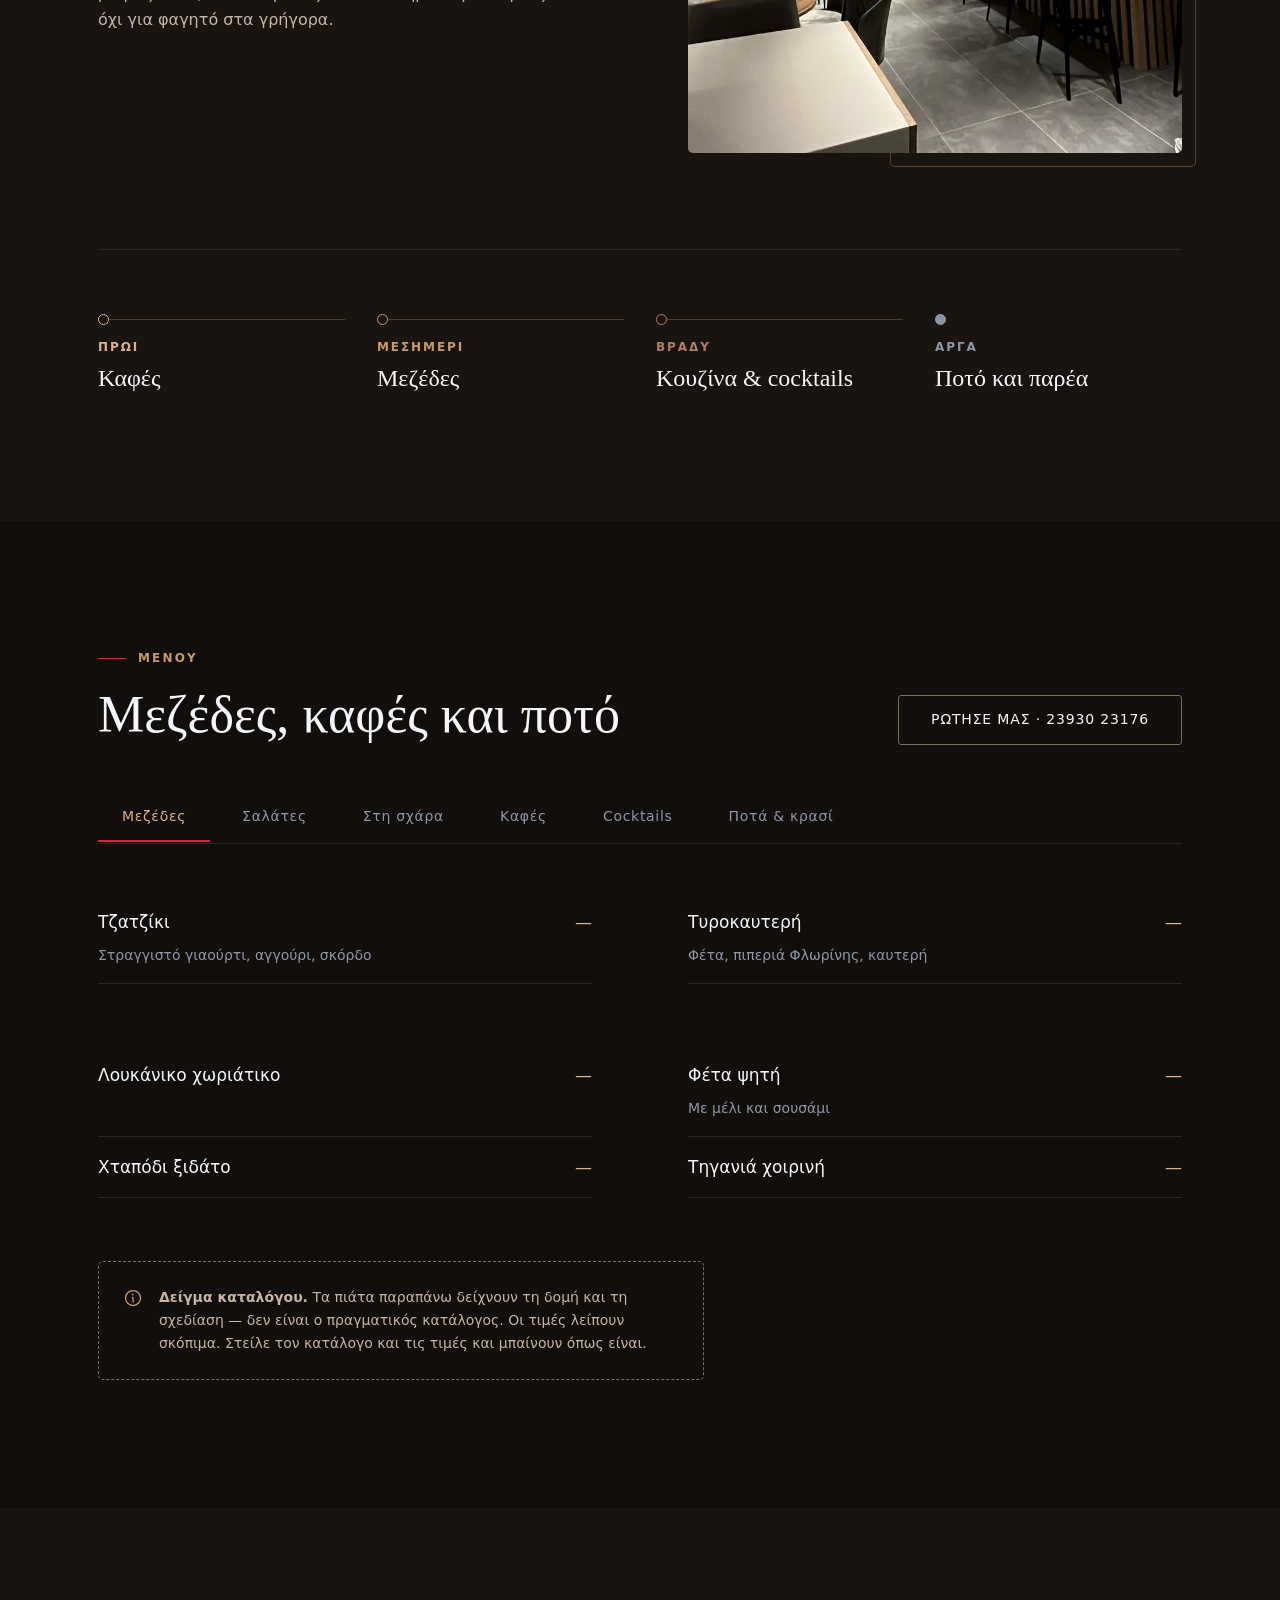
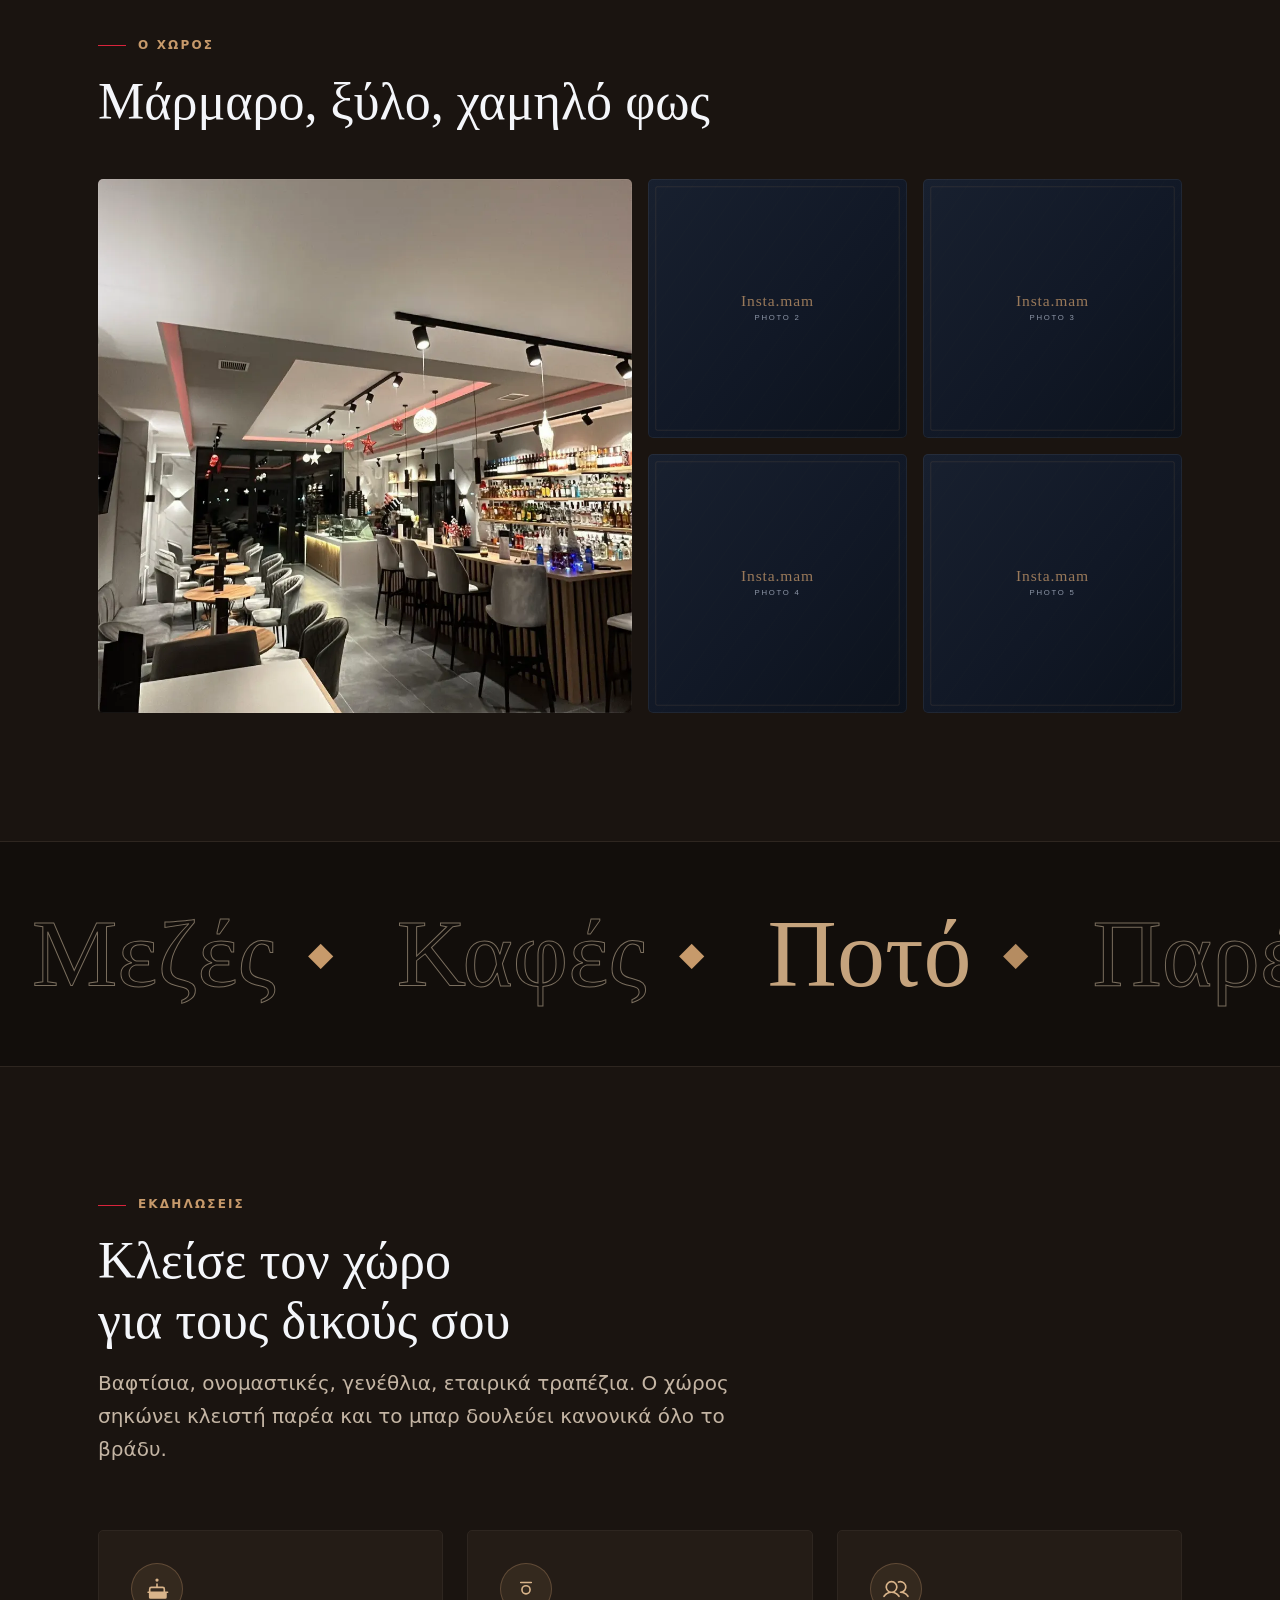
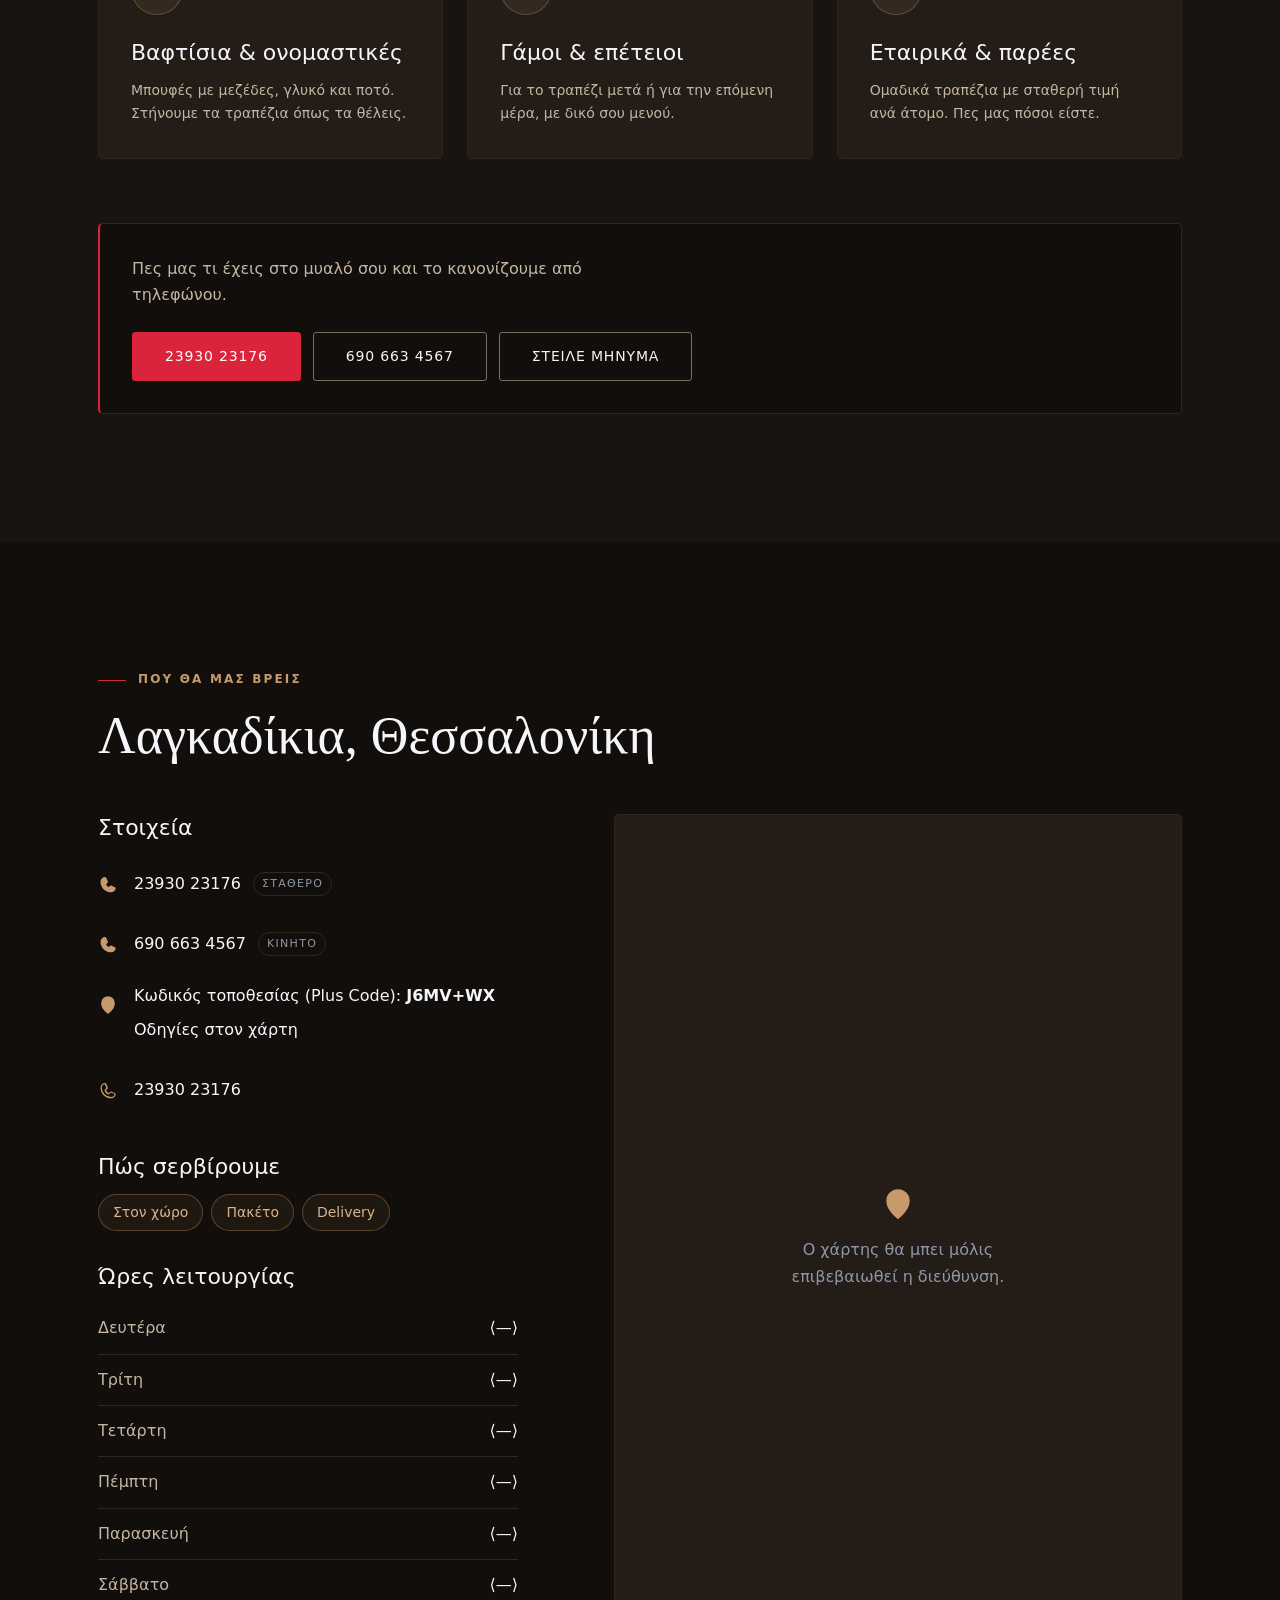
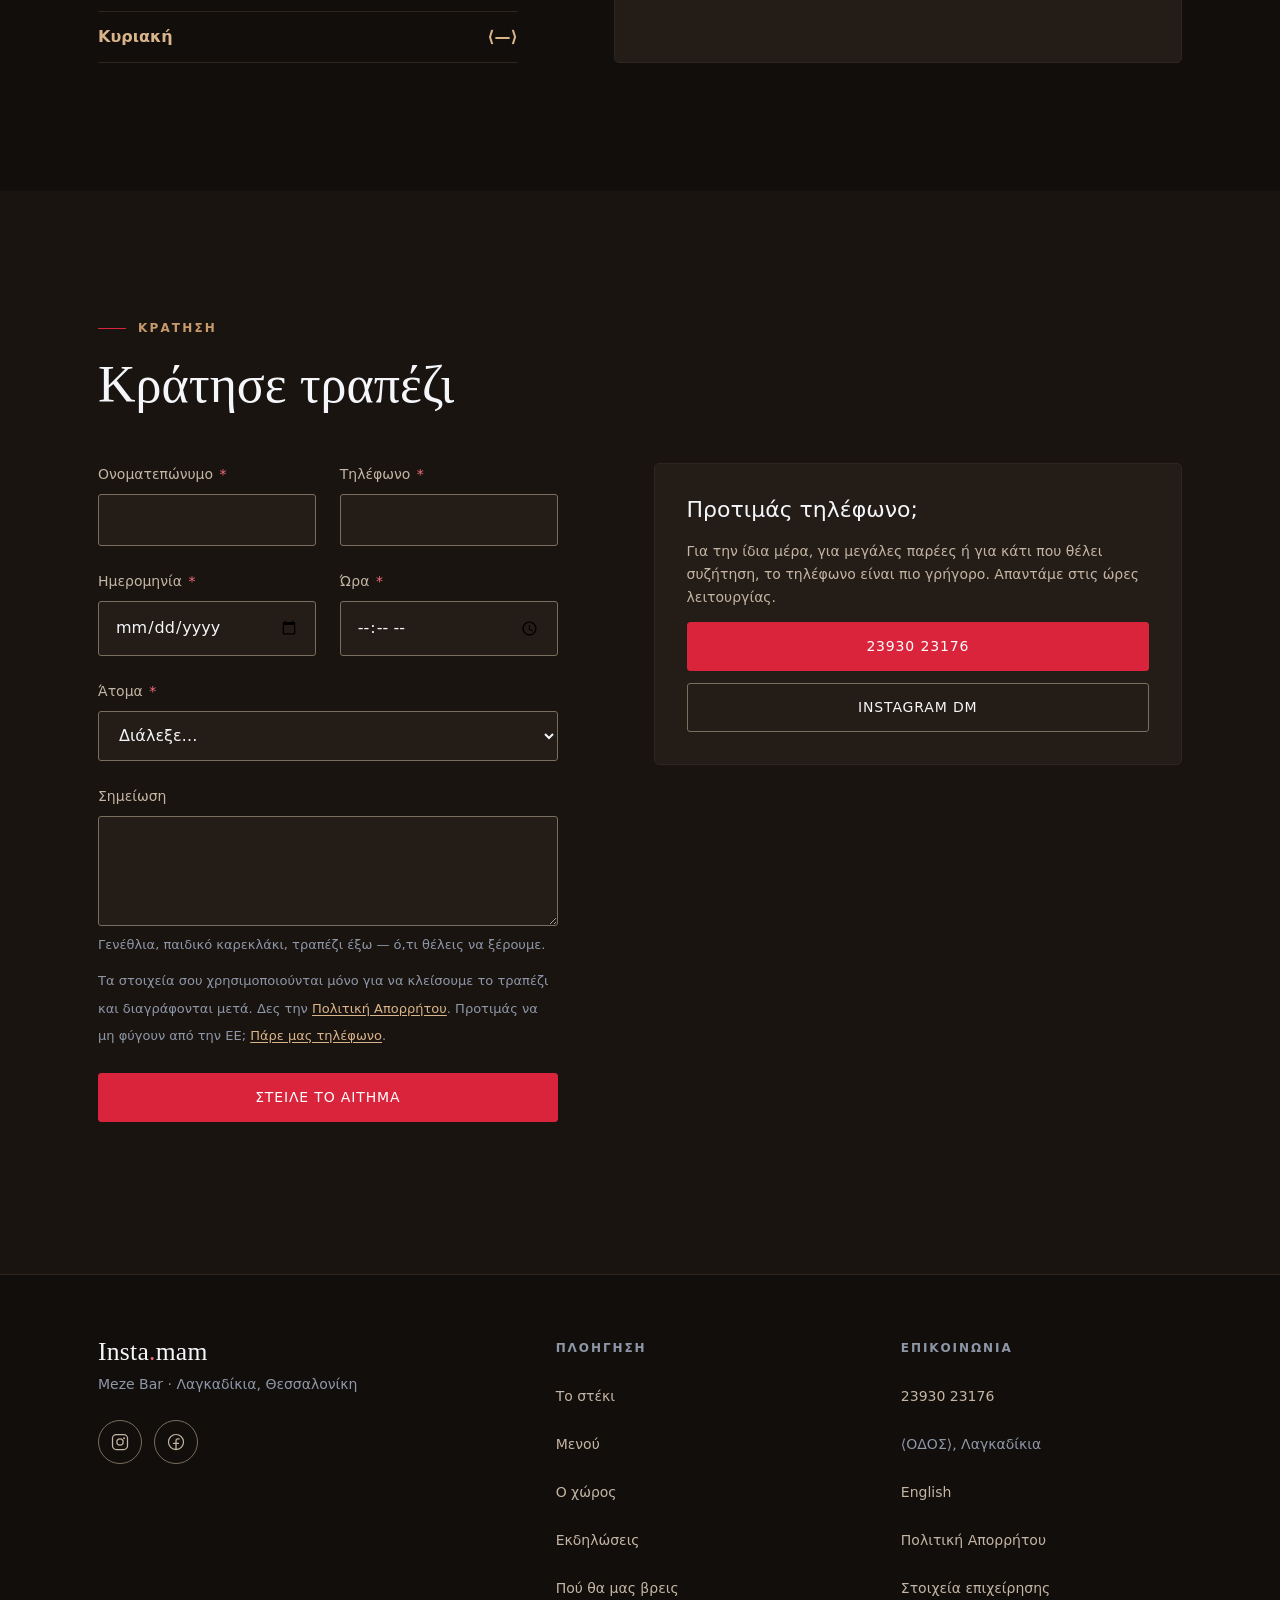
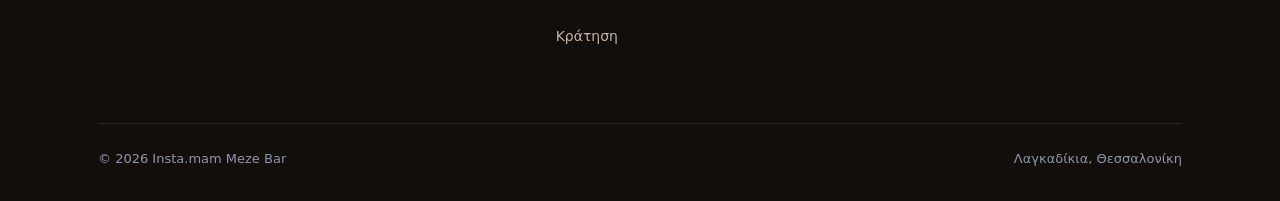
==== commit d0c47afa: "Lead the hero with coffee Evidence, not preference. Google classifies the venue as a Coffee shop; a " ====
--- a/site/index.html
+++ b/site/index.html
@@ -3,8 +3,8 @@
 <head>
 <meta charset="utf-8">
 <meta name="viewport" content="width=device-width, initial-scale=1">
-<title>Insta.mam — Μεζεδοπωλείο &amp; Meze Bar, Λαγκαδίκια Θεσσαλονίκης</title>
-<meta name="description" content="Meze bar και μεζεδοπωλείο στα Λαγκαδίκια Θεσσαλονίκης. Καφές από το πρωί, μεζέδες, cocktails και ποτό μέχρι αργά. Κρατήσεις: 23930 23176.">
+<title>Insta.mam — Καφετέρια &amp; Meze Bar, Λαγκαδίκια Θεσσαλονίκης</title>
+<meta name="description" content="Καφετέρια και μεζεδοπωλείο στα Λαγκαδίκια Θεσσαλονίκης. Καφές που αξίζει τη διαδρομή, μεζέδες, cocktails και ποτό μέχρι αργά. 23930 23176.">
 
 <link rel="canonical" href="https://instamam.gr/">
 <link rel="alternate" hreflang="el" href="https://instamam.gr/">
@@ -14,8 +14,8 @@
 <meta property="og:type" content="restaurant">
 <meta property="og:locale" content="el_GR">
 <meta property="og:locale:alternate" content="en_US">
-<meta property="og:title" content="Insta.mam — Meze Bar στα Λαγκαδίκια">
-<meta property="og:description" content="Καφές από το πρωί, μεζέδες και ποτό μέχρι αργά.">
+<meta property="og:title" content="Insta.mam — Καφετέρια &amp; Meze Bar στα Λαγκαδίκια">
+<meta property="og:description" content="Καφές που αξίζει τη διαδρομή. Μεζέδες και ποτό μέχρι αργά.">
 <meta property="og:url" content="https://instamam.gr/">
 <meta property="og:image" content="https://instamam.gr/assets/img/og-image.jpg">
 <meta property="og:site_name" content="Insta.mam Meze Bar">
@@ -29,7 +29,7 @@
 <link rel="preload" href="/assets/fonts/commissioner-greek.woff2" as="font" type="font/woff2" crossorigin>
 <link rel="preload" href="/assets/fonts/gfs-didot-greek.woff2" as="font" type="font/woff2" crossorigin>
 <link rel="stylesheet" href="/assets/fonts/fonts.css?v=1">
-<link rel="stylesheet" href="assets/css/style.css?v=2026082416">
+<link rel="stylesheet" href="assets/css/style.css?v=2026082420">
 <link rel="icon" href="assets/img/favicon.svg" type="image/svg+xml">
 <link rel="apple-touch-icon" href="/assets/img/apple-touch-icon.png">
 <link rel="manifest" href="/site.webmanifest">
@@ -50,7 +50,7 @@
   "@id": "https://instamam.gr/#restaurant",
   "name": "Insta.mam Meze Bar",
   "alternateName": "Insta.mam",
-  "description": "Meze bar στα Λαγκαδίκια Θεσσαλονίκης. Καφές από το πρωί, μεζέδες, cocktails και ποτό μέχρι αργά.",
+  "description": "Καφετέρια και meze bar στα Λαγκαδίκια Θεσσαλονίκης. Καφές που αξίζει τη διαδρομή, μεζέδες, cocktails και ποτό μέχρι αργά.",
   "servesCuisine": [
     "Greek",
     "Meze",
@@ -192,10 +192,10 @@
   <div class="hero__scrim"></div>
 
   <div class="container hero__inner">
-    <p class="hero__sub">Meze Bar · Λαγκαδίκια</p>
+    <p class="hero__sub">Καφετέρια · Meze Bar · Λαγκαδίκια</p>
     <p class="hero__status" data-status-mount data-src="assets/data/hours.json" hidden></p>
     <h1 class="hero__wordmark" id="hero-title">Insta<i>.</i>mam</h1>
-    <p class="hero__tag" data-wipe>Καφές από το πρωί.<br>Μεζές και ποτό μέχρι αργά.</p>
+    <p class="hero__tag" data-wipe>Καφές που αξίζει τη διαδρομή.<br>Μεζές και ποτό μέχρι αργά.</p>
         <p class="grating"><a href="https://www.google.com/maps/search/?api=1&amp;query=Instamam%20Meze%20Bar%20Lagkadikia" target="_blank" rel="noopener noreferrer"><span class="grating__stars" aria-hidden="true"><svg width="16" height="16" viewBox="0 0 256 256" fill="currentColor" aria-hidden="true"><path d="M239.2 97.29a16 16 0 0 0-13.81-11L166 81.17l-23.28-55.36a15.95 15.95 0 0 0-29.4 0L90.07 81.17 30.61 86.3a16 16 0 0 0-9.11 28.06l45.11 39.42-13.52 58.54a16 16 0 0 0 23.84 17.34l51-31.49 51.11 31.49a16 16 0 0 0 23.84-17.34l-13.51-58.6 45.1-39.36a16 16 0 0 0 4.73-17.07Z"/></svg></span><strong>4,8</strong> 41 κριτικές στο Google</a></p>
 <div class="hero__cta">
       <a class="btn btn--primary" href="#reserve">Κράτηση τραπεζιού</a>
@@ -579,9 +579,9 @@
   </div>
 </dialog>
 
-<script src="assets/js/data.js?v=2026082416" defer></script>
-<script src="assets/js/main.js?v=2026082416" defer></script>
-<script src="assets/js/atmosphere.js?v=2026082416" defer></script>
+<script src="assets/js/data.js?v=2026082420" defer></script>
+<script src="assets/js/main.js?v=2026082420" defer></script>
+<script src="assets/js/atmosphere.js?v=2026082420" defer></script>
 <!-- Mobile action bar: on a phone the two things people actually want are
      "call them" and "book a table". Not a shrunken desktop header. -->
 <div class="actionbar" aria-label="Γρήγορες ενέργειες">
--- a/site/assets/css/style.css
+++ b/site/assets/css/style.css
@@ -1359,8 +1359,20 @@
 .form__privacy {
   font-size: 0.8125rem; color: var(--muted-dim);
   margin-top: calc(var(--s3) * -1);
-}
-.form__privacy a { color: var(--oak-hi); text-decoration: underline; text-underline-offset: 2px; }
+  /* The two links here sit inside a sentence, so WCAG 2.5.8 exempts them from
+     the 24x24 target minimum — a link mid-sentence cannot be 44px tall without
+     destroying the sentence. A generous line-height is the honest middle
+     ground: it grows the hit area vertically and costs the prose nothing. */
+  line-height: 2.1;
+}
+/* Vertical padding on an INLINE element extends the hit area without changing
+   the line box — line-height alone does not, because an inline element's
+   clickable area is its font box. The roomy line-height above stops these
+   padded areas colliding with the lines around them. */
+.form__privacy a {
+  color: var(--oak-hi); text-decoration: underline; text-underline-offset: 2px;
+  padding-block: 7px;
+}
 
 /* ==========================================================================
    DETAILS FROM THE GOOGLE BUSINESS LISTING
@@ -1404,3 +1416,11 @@
 .grating a:hover { border-color: var(--oak); color: var(--text); background: rgba(199,154,107,0.08); }
 .grating strong { color: var(--oak-hi); font-weight: 600; }
 .grating__stars { display: inline-flex; color: var(--oak-hi); }
+
+/* The hero eyebrow gained a third term ("Καφετέρια") when coffee moved to the
+   front. At 0.34em tracking that pushed it to 335px — one hair over the space
+   available at 375px, so it wrapped and stranded a separator on its own line.
+   Tighten the tracking rather than drop a word: all three terms earn their place. */
+@media (max-width: 480px) {
+  .hero__sub { letter-spacing: 0.2em; }
+}
